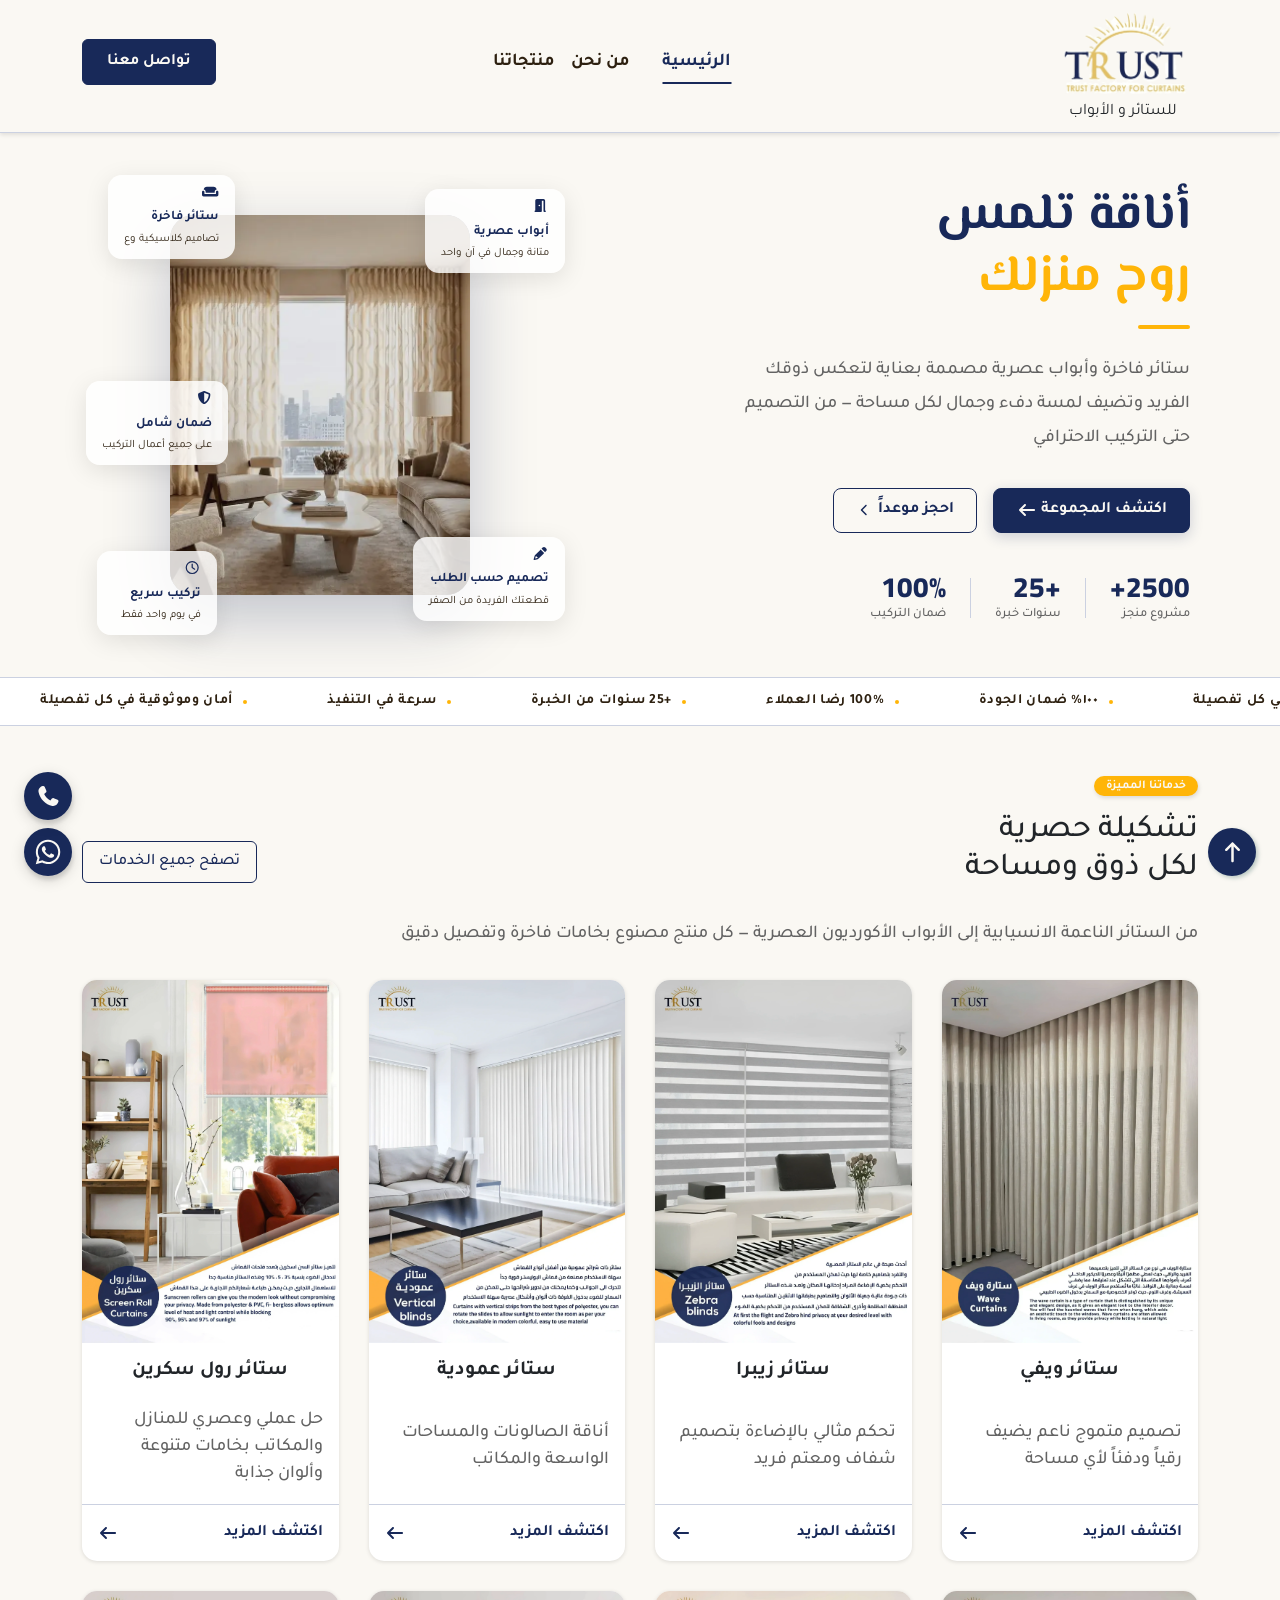
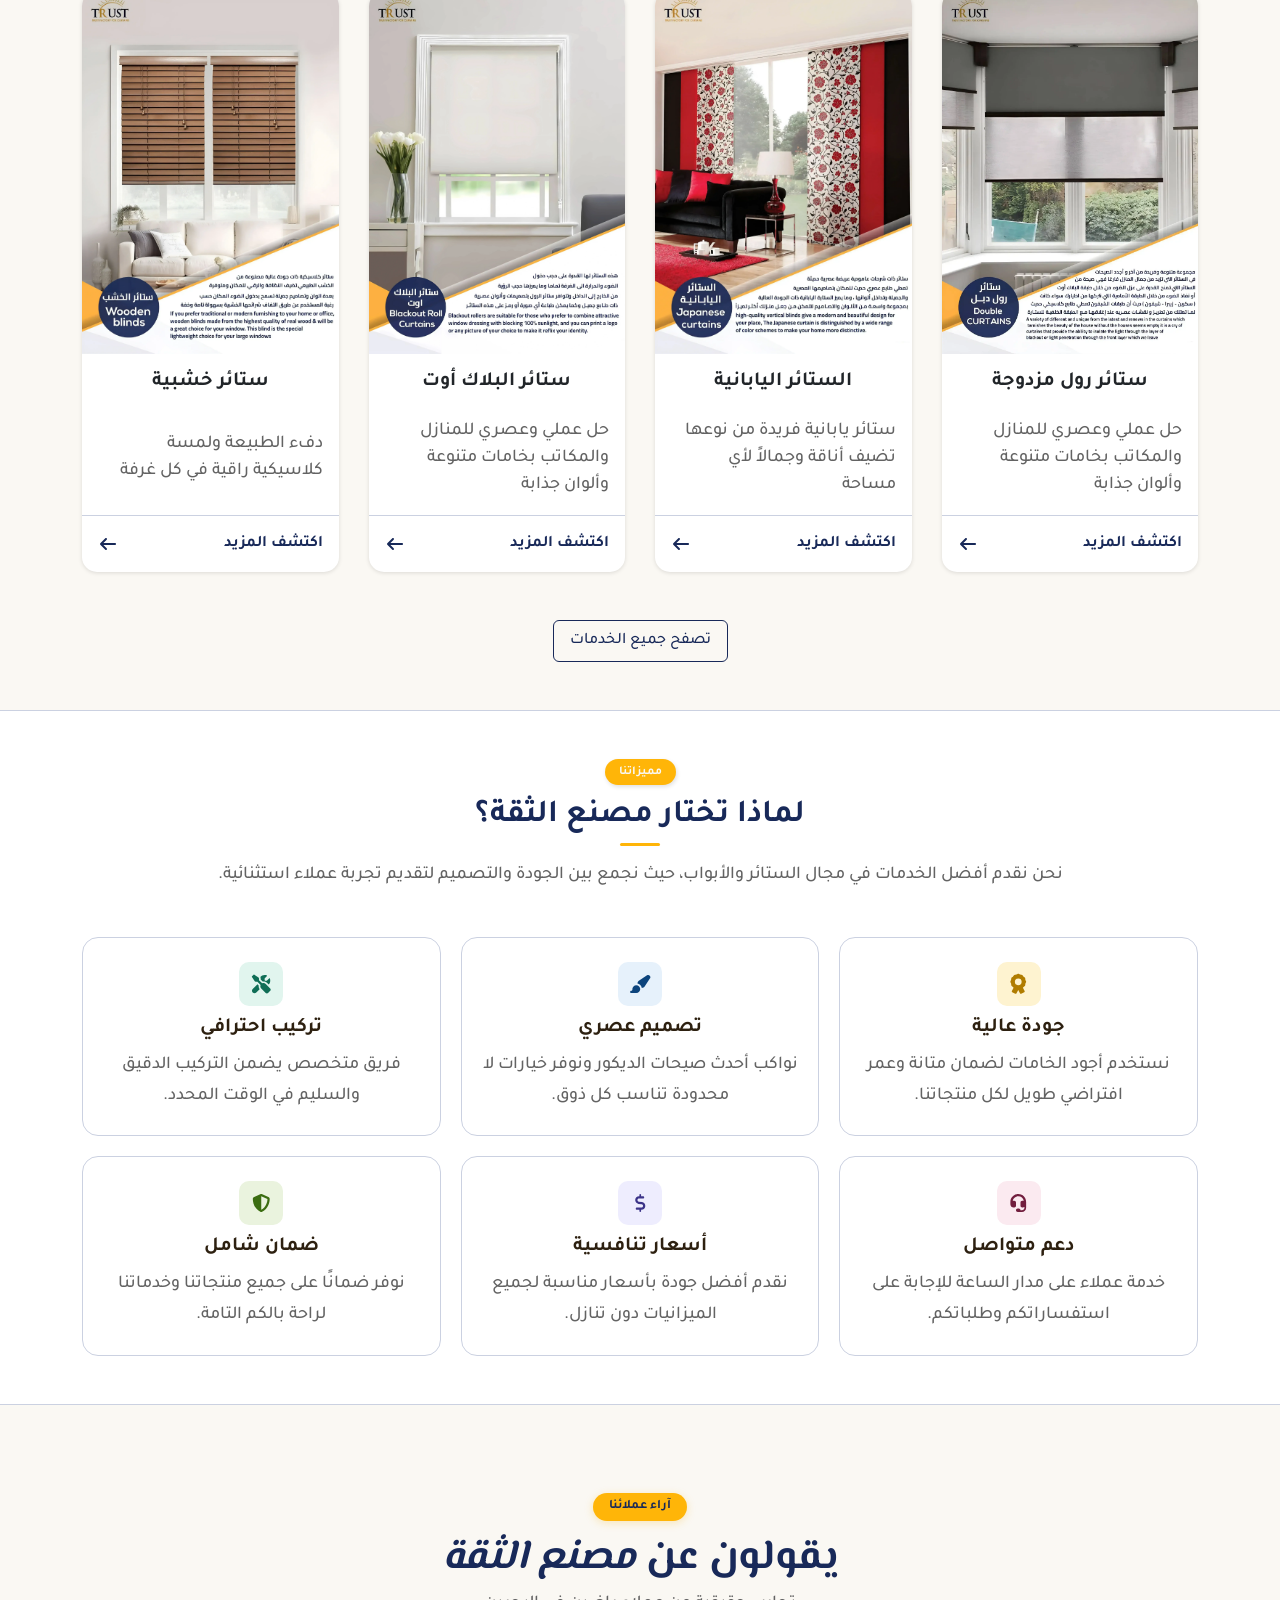
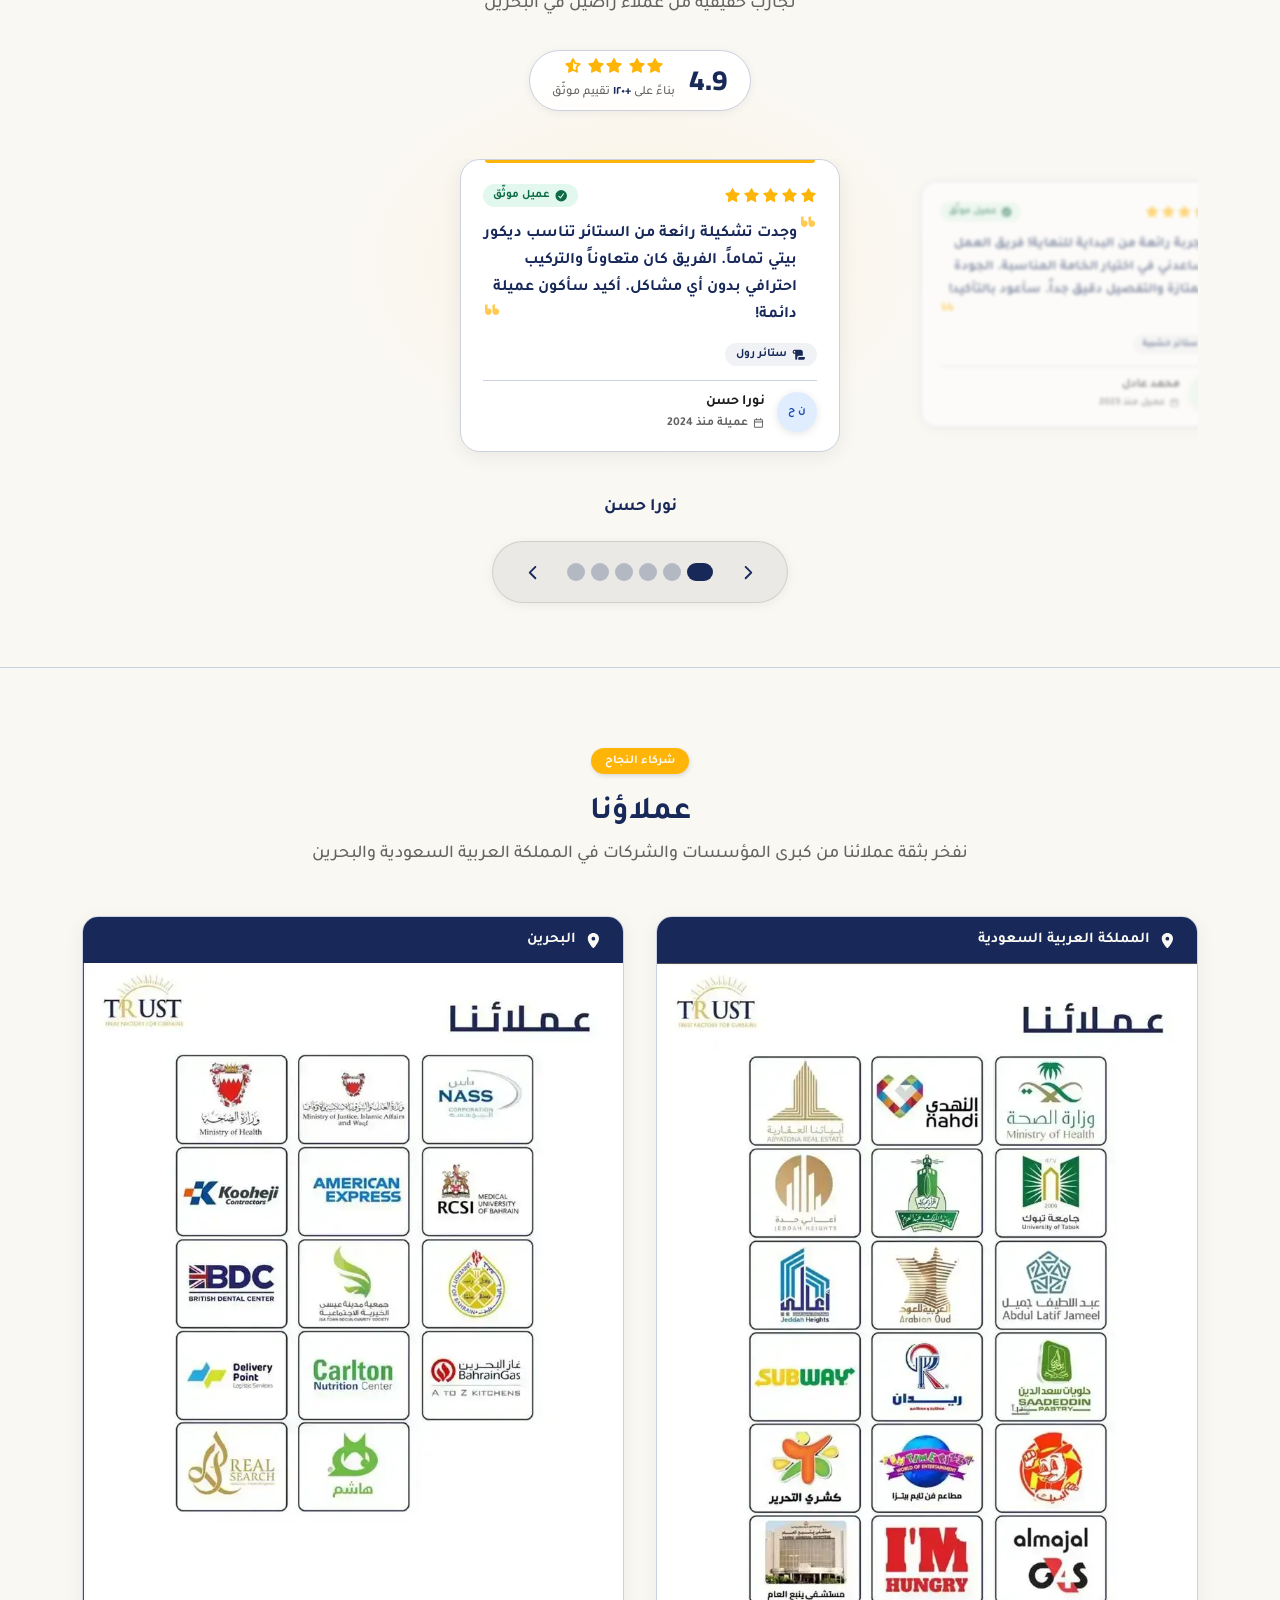
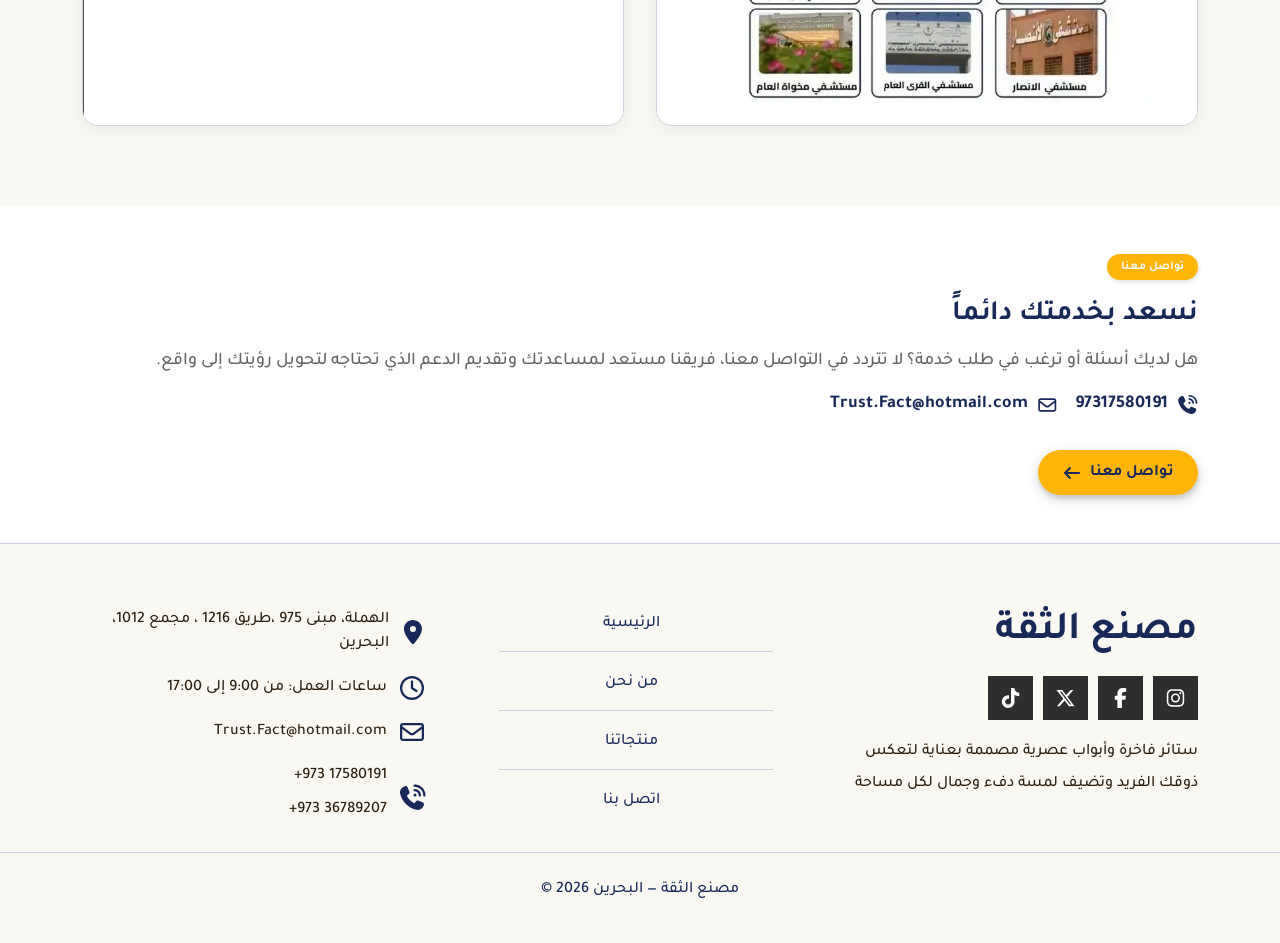
==== index.html @ 1218e098 "Add og:site_name" ====
<!doctype html>
<html lang="ar" dir="rtl">

<head>
  <meta charset="UTF-8" />
  <meta name="viewport" content="width=device-width, initial-scale=1.0" />
  <title>مصنع الثقة - للستائر والأبواب</title>
  <meta name="description"
    content="ستائر فاخرة وأبواب عصرية مصممة بعناية — من التصميم حتى التركيب الاحترافي. أكثر من 25 سنة خبرة في البحرين والسعودية." />

  <meta property="og:site_name" content="مصنع الثقة" />
  <meta property="og:type" content="website" />
  <meta property="og:url" content="https://trust-co.net" />
  <meta property="og:title" content="مصنع الثقة - للستائر والأبواب" />
  <meta property="og:description"
    content="ستائر فاخرة وأبواب عصرية مصممة بعناية — من التصميم حتى التركيب الاحترافي. أكثر من 25 سنة خبرة في البحرين والسعودية." />
  <meta property="og:image" content="./images/hero.webp" />
  <meta property="og:locale" content="ar_BH" />

  <link rel="icon" href="./images/logo.png" type="image/png" />
  <link rel="canonical" href="https://trust-co.net/index.html" />
  <link rel="stylesheet" href="./CSS/bootstrap.min.css" />
  <link rel="stylesheet" href="./CSS/all.min.css" />
  <link rel="stylesheet" href="./CSS/style.css" />

  <link rel="preconnect" href="https://fonts.googleapis.com" />
  <link rel="preconnect" href="https://fonts.gstatic.com" crossorigin />
  <link
    href="https://fonts.googleapis.com/css2?family=Cairo:wght@200..1000&family=El+Messiri:wght@400..700&family=Tajawal:wght@200;300;400;500;700;800;900&display=swap"
    rel="stylesheet" />

  <script type="application/ld+json">
  {
    "@context": "https://schema.org",
    "@graph": [
      {
        "@type": "WebSite",
        "@id": "https://trust-co.net/#website",
        "url": "https://trust-co.net/",
        "name": "مصنع الثقة للستائر والأبواب",
        "description": "ستائر فاخرة وأبواب عصرية مصممة بعناية — من التصميم حتى التركيب الاحترافي.",
        "inLanguage": "ar"
      },
      {
        "@type": ["LocalBusiness", "ManufacturingBusiness"],
        "@id": "https://trust-co.net/#organization",
        "name": "مصنع الثقة للستائر والأبواب",
        "alternateName": [
          "Trustco Curtain & Door Factory",
          "مصنع الثقة",
          "Trustco"
        ],
        "description": "مصنع ومزود رائد للستائر الفاخرة والأبواب العصرية، يخدم العملاء في البحرين والمملكة العربية السعودية منذ عام 1990م.",
        "url": "https://trust-co.net/",
        "logo": {
          "@type": "ImageObject",
          "@id": "https://trust-co.net/#logo",
          "url": "https://trust-co.net/images/logo.png",
          "caption": "مصنع الثقة للستائر والأبواب"
        },
        "image": "https://trust-co.net/images/hero.webp",
        "telephone": "+973 1758 0191",
        "email": "Trust.Fact@hotmail.com",
        "priceRange": "$$",
        "address": {
          "@type": "PostalAddress",
          "streetAddress": "Building 975, Road 1216, Block 1012",
          "addressLocality": "Hamala",
          "addressRegion": "Northern Governorate",
          "addressCountry": "BH"
        },
        "openingHoursSpecification": {
          "@type": "OpeningHoursSpecification",
          "dayOfWeek": [
            "Saturday",
            "Sunday",
            "Monday",
            "Tuesday",
            "Wednesday",
            "Thursday"
          ],
          "opens": "09:00",
          "closes": "17:00"
        },
        "sameAs": [
          "https://www.instagram.com/trust_factory?igsh=MW9wdTk3YXZhNHdtbA=="
        ],
        "contactPoint": [
          {
            "@type": "ContactPoint",
            "telephone": "+973 1758 0191",
            "contactType": "customer service",
            "availableLanguage": ["Arabic", "English"]
          },
          {
            "@type": "ContactPoint",
            "telephone": "+973 3678 9207",
            "contactType": "sales",
            "availableLanguage": ["Arabic", "English"]
          }
        ]
      }
    ]
  }
  </script>
</head>

<body>
  <nav class="navbar navbar-expand-lg" id="mainNavbar">
    <div class="container">
      <div class="logo-box">
        <a class="navbar-brand" href="index.html">
          <img src="./images/logo.png" alt="مصنع الثقة" width="601" height="362" /></a>
        <span class="d-block text-center"> للستائر و الأبواب </span>
      </div>

      <button class="navbar-toggler" type="button" data-bs-toggle="collapse" data-bs-target="#navbarSupportedContent"
        aria-controls="navbarSupportedContent" aria-expanded="false" aria-label="Toggle navigation">
        <span class="navbar-toggler-icon"></span>
      </button>

      <div class="collapse navbar-collapse" id="navbarSupportedContent">
        <ul class="navbar-nav mx-auto mb-2 mb-lg-0">
          <li class="nav-item ms-3">
            <a class="nav-link active" aria-current="page" href="index.html">
              الرئيسية
            </a>
          </li>

          <li class="nav-item">
            <a class="nav-link" href="about.html">من نحن</a>
          </li>

          <li class="nav-item">
            <a class="nav-link" href="services.html"> منتجاتنا </a>
          </li>
        </ul>

        <a href="contact.html" class="btn btn-primary mx-auto mx-lg-0">
          تواصل معنا
        </a>
      </div>
    </div>
  </nav>

  <section class="hero hero-split">
    <div class="hero-text-panel m-auto">
      <h1 class="hero-heading">أناقة تلمس<em>روح منزلك</em></h1>
      <p class="hero-desc">
        ستائر فاخرة وأبواب عصرية مصممة بعناية لتعكس ذوقك الفريد وتضيف لمسة دفء
        وجمال لكل مساحة — من التصميم حتى التركيب الاحترافي
      </p>

      <div class="hero-actions">
        <a href="services.html" class="btn hero-btn">
          اكتشف المجموعة <i class="fa-solid fa-arrow-left"></i>
        </a>
        <a href="contact.html" class="hero-link">
          احجز موعداً <i class="fa-solid fa-chevron-left fa-xs"></i>
        </a>
      </div>

      <div class="hero-stats">
        <div class="hero-stat">
          <span class="hero-stat-num">2500+</span>
          <span class="hero-stat-label">مشروع منجز</span>
        </div>
        <div class="hero-stat-divider"></div>
        <div class="hero-stat">
          <span class="hero-stat-num">+25</span>
          <span class="hero-stat-label">سنوات خبرة</span>
        </div>
        <div class="hero-stat-divider"></div>
        <div class="hero-stat">
          <span class="hero-stat-num">100%</span>
          <span class="hero-stat-label">ضمان التركيب</span>
        </div>
      </div>
    </div>

    <div class="hero-visual-panel m-auto">
      <div class="hero-orbit-wrap">
        <div class="hero-img-ring">
          <img src="./images/hero.webp" alt="ستائر فاخرة" class="hero-center-img" width="1376" height="768" />
        </div>

        <div class="hero-float hero-float--top-right">
          <i class="fa-solid fa-couch"></i>
          <div>
            <strong>ستائر فاخرة</strong>
            <span>تصاميم كلاسيكية وع</span>
          </div>
        </div>
        <div class="hero-float hero-float--top-left">
          <i class="fa-solid fa-door-open"></i>
          <div>
            <strong>أبواب عصرية</strong>
            <span>متانة وجمال في آن واحد</span>
          </div>
        </div>
        <div class="hero-float hero-float--bottom-right">
          <i class="fa-regular fa-clock"></i>
          <div>
            <strong>تركيب سريع</strong>
            <span>في يوم واحد فقط</span>
          </div>
        </div>
        <div class="hero-float hero-float--bottom-left">
          <i class="fa-solid fa-pencil"></i>
          <div>
            <strong>تصميم حسب الطلب</strong>
            <span>قطعتك الفريدة من الصفر</span>
          </div>
        </div>
        <div class="hero-float hero-float--mid-left">
          <i class="fa-solid fa-shield-halved"></i>
          <div>
            <strong>ضمان شامل</strong>
            <span>على جميع أعمال التركيب</span>
          </div>
        </div>

        <div class="hero-deco-ring"></div>
      </div>
    </div>
  </section>

  <div class="trust-ticker">
    <div class="ticker-wrap" aria-hidden="true">
      <div class="ticker-track">

        <span class="ticker-item"><span class="ticker-dot"></span>أمان وموثوقية في كل تفصيلة</span>
        <span class="ticker-item"><span class="ticker-dot"></span>سرعة في التنفيذ</span>
        <span class="ticker-item"><span class="ticker-dot"></span>+25 سنوات من الخبرة</span>
        <span class="ticker-item"><span class="ticker-dot"></span>100% رضا العملاء</span>
        <span class="ticker-item"><span class="ticker-dot"></span>١٠٠٪ ضمان الجودة</span>

        <span class="ticker-item" aria-hidden="true"><span class="ticker-dot"></span>أمان وموثوقية في كل تفصيلة</span>
        <span class="ticker-item" aria-hidden="true"><span class="ticker-dot"></span>سرعة في التنفيذ</span>
        <span class="ticker-item" aria-hidden="true"><span class="ticker-dot"></span>+25 سنوات من الخبرة</span>
        <span class="ticker-item" aria-hidden="true"><span class="ticker-dot"></span>100% رضا العملاء</span>
        <span class="ticker-item" aria-hidden="true"><span class="ticker-dot"></span>١٠٠٪ ضمان الجودة</span>
      </div>
    </div>
  </div>

  <main>
    <div class="services py-5">
      <div class="container">
        <span class="badge mb-3"> خدماتنا المميزة </span>
        <div class="line">
          <h2>تشكيلة حصرية لكل ذوق ومساحة</h2>
          <a href="services.html" class="btn btn-outline-primary">تصفح جميع الخدمات</a>
        </div>

        <p class="subtitle">
          من الستائر الناعمة الانسيابية إلى الأبواب الأكورديون العصرية — كل
          منتج مصنوع بخامات فاخرة وتفصيل دقيق
        </p>

        <div class="grid">
          <div class="card">
            <div class="image-container">
              <img src="./images/wave-curtains.webp" alt="Wave Curtains" width="2826" height="4000" loading="lazy" />
            </div>

            <div class="card-body">
              <h3>ستائر ويفي</h3>
              <p>تصميم متموج ناعم يضيف رقياً ودفئاً لأي مساحة</p>

              <a href="/services.html" class="more-content">
                <span class="more-link"> اكتشف المزيد </span>
                <i class="fa-solid fa-arrow-left more-icon"></i>
              </a>
            </div>
          </div>

          <div class="card">
            <div class="image-container">
              <img src="./images/zebra-blinds.webp" alt="Zebra Blinds" width="2826" height="4000" loading="lazy" />
            </div>

            <div class="card-body">
              <h3>ستائر زيبرا</h3>

              <p>تحكم مثالي بالإضاءة بتصميم شفاف ومعتم فريد</p>

              <a href="services.html" class="more-content">
                <span class="more-link"> اكتشف المزيد </span>
                <i class="fa-solid fa-arrow-left more-icon"></i>
              </a>
            </div>
          </div>

          <div class="card">
            <div class="image-container">
              <img src="./images/vertical-blinds.webp" alt="Vertical Blinds" width="2826" height="4000"
                loading="lazy" />
            </div>
            <div class="card-body">
              <h3>ستائر عمودية</h3>
              <p>أناقة الصالونات والمساحات الواسعة والمكاتب</p>
              <a href="services.html" class="more-content">
                <span class="more-link"> اكتشف المزيد </span>
                <i class="fa-solid fa-arrow-left more-icon"></i>
              </a>
            </div>
          </div>

          <div class="card">
            <div class="image-container">
              <img src="./images/screen-roll-curtains.webp" alt="Screen Roll Curtains" width="5652" height="8000"
                loading="lazy" />
            </div>
            <div class="card-body">
              <h3>ستائر رول سكرين</h3>
              <p>حل عملي وعصري للمنازل والمكاتب بخامات متنوعة وألوان جذابة</p>
              <a href="services.html" class="more-content">
                <span class="more-link"> اكتشف المزيد </span>
                <i class="fa-solid fa-arrow-left more-icon"></i>
              </a>
            </div>
          </div>

          <div class="card">
            <div class="image-container">
              <img src="./images/Double-curtains.webp" alt="Double Curtains" width="1682" height="2380"
                loading="lazy" />
            </div>
            <div class="card-body">
              <h3>ستائر رول مزدوجة</h3>
              <p>حل عملي وعصري للمنازل والمكاتب بخامات متنوعة وألوان جذابة</p>
              <a href="services.html" class="more-content">
                <span class="more-link"> اكتشف المزيد </span>
                <i class="fa-solid fa-arrow-left more-icon"></i>
              </a>
            </div>
          </div>

          <div class="card">
            <div class="image-container">
              <img src="./images/japanese-curtains.webp" alt="Japanese Curtains" width="2826" height="4000"
                loading="lazy" />
            </div>
            <div class="card-body">
              <h3>الستائر اليابانية</h3>
              <p>ستائر يابانية فريدة من نوعها تضيف أناقة وجمالاً لأي مساحة</p>
              <a href="services.html" class="more-content">
                <span class="more-link"> اكتشف المزيد </span>
                <i class="fa-solid fa-arrow-left more-icon"></i>
              </a>
            </div>
          </div>

          <div class="card">
            <div class="image-container">
              <img src="./images/blackout-roll-curtains.webp" alt="Blackout Roll Curtains" width="5652" height="8000"
                loading="lazy" />
            </div>
            <div class="card-body">
              <h3>ستائر البلاك أوت</h3>
              <p>حل عملي وعصري للمنازل والمكاتب بخامات متنوعة وألوان جذابة</p>
              <a href="services.html" class="more-content">
                <span class="more-link"> اكتشف المزيد </span>
                <i class="fa-solid fa-arrow-left more-icon"></i>
              </a>
            </div>
          </div>

          <div class="card">
            <div class="image-container">
              <img src="./images/wooden-blinds.webp" alt="Wooden Blinds" width="2826" height="4000" loading="lazy" />
            </div>
            <div class="card-body">
              <h3>ستائر خشبية</h3>
              <p>دفء الطبيعة ولمسة كلاسيكية راقية في كل غرفة</p>

              <a href="services.html" class="more-content">
                <span class="more-link"> اكتشف المزيد </span>
                <i class="fa-solid fa-arrow-left more-icon"></i>
              </a>
            </div>
          </div>
        </div>

        <a href="services.html" class="btn btn-outline-primary mx-auto mt-5 d-flex">
          تصفح جميع الخدمات
        </a>
      </div>
    </div>

    <div class="why-choose-us py-5">
      <div class="container">
        <div class="text-center mb-5">
          <span class="wcu-badge">مميزاتنا</span>
          <h2>لماذا تختار مصنع الثقة؟</h2>
          <div class="wcu-divider mx-auto my-2"></div>
          <p class="subtitle">
            نحن نقدم أفضل الخدمات في مجال الستائر والأبواب، حيث نجمع بين
            الجودة والتصميم لتقديم تجربة عملاء استثنائية.
          </p>
        </div>
        <div class="wcu-grid">
          <div class="wcu-card">
            <div class="wcu-icon wcu-icon--gold">
              <i class="fa-solid fa-award"></i>
            </div>
            <h3>جودة عالية</h3>
            <p>
              نستخدم أجود الخامات لضمان متانة وعمر افتراضي طويل لكل منتجاتنا.
            </p>
          </div>
          <div class="wcu-card">
            <div class="wcu-icon wcu-icon--blue">
              <i class="fa-solid fa-paintbrush"></i>
            </div>
            <h3>تصميم عصري</h3>
            <p>
              نواكب أحدث صيحات الديكور ونوفر خيارات لا محدودة تناسب كل ذوق.
            </p>
          </div>
          <div class="wcu-card">
            <div class="wcu-icon wcu-icon--green">
              <i class="fa-solid fa-screwdriver-wrench"></i>
            </div>
            <h3>تركيب احترافي</h3>
            <p>فريق متخصص يضمن التركيب الدقيق والسليم في الوقت المحدد.</p>
          </div>
          <div class="wcu-card">
            <div class="wcu-icon wcu-icon--rose">
              <i class="fa-solid fa-headset"></i>
            </div>
            <h3>دعم متواصل</h3>
            <p>
              خدمة عملاء على مدار الساعة للإجابة على استفساراتكم وطلباتكم.
            </p>
          </div>
          <div class="wcu-card">
            <div class="wcu-icon wcu-icon--purple">
              <i class="fa-solid fa-dollar-sign"></i>
            </div>
            <h3>أسعار تنافسية</h3>
            <p>نقدم أفضل جودة بأسعار مناسبة لجميع الميزانيات دون تنازل.</p>
          </div>
          <div class="wcu-card">
            <div class="wcu-icon wcu-icon--lime">
              <i class="fa-solid fa-shield-halved"></i>
            </div>
            <h3>ضمان شامل</h3>
            <p>نوفر ضمانًا على جميع منتجاتنا وخدماتنا لراحة بالكم التامة.</p>
          </div>
        </div>
      </div>
    </div>

    <section class="customer-reviews" id="reviews">
      <div class="container">

        <div class="cr-header text-center">
          <span class="cr-eyebrow">آراء عملائنا</span>
          <h2 class="cr-title">يقولون عن <em>مصنع الثقة</em></h2>
          <p class="cr-sub">تجارب حقيقية من عملاء راضين في البحرين</p>


          <div class="cr-summary">
            <div class="cr-summary-score">4.9</div>
            <div class="cr-summary-right">
              <div class="cr-summary-stars">
                <i class="fa-solid fa-star"></i><i class="fa-solid fa-star"></i>
                <i class="fa-solid fa-star"></i><i class="fa-solid fa-star"></i>
                <i class="fa-solid fa-star-half-stroke"></i>
              </div>
              <div class="cr-summary-meta">
                بناءً على <strong>+١٢٠</strong> تقييم موثّق
              </div>
            </div>
          </div>
        </div>

        <!-- Carousel stage -->
        <div class="cr-stage-wrap">
          <div class="cr-stage" id="cr-stage">
            <div class="cr-track" id="cr-track">
              <!-- CARD 1 -->
              <div class="cr-slot">
                <article class="cr-card" data-index="0">
                  <div class="cr-card-top">
                    <div class="cr-stars" data-rating="5">
                      <i class="fa-solid fa-star"></i><i class="fa-solid fa-star"></i>
                      <i class="fa-solid fa-star"></i><i class="fa-solid fa-star"></i>
                      <i class="fa-solid fa-star"></i>
                    </div>
                    <span class="cr-verified"><i class="fa-solid fa-circle-check"></i> عميل
                      موثّق</span>
                  </div>
                  <blockquote class="cr-quote">
                    وجدت تشكيلة رائعة من الستائر تناسب ديكور بيتي تماماً.
                    الفريق كان متعاوناً والتركيب احترافي بدون أي مشاكل. أكيد
                    سأكون عميلة دائمة!
                  </blockquote>
                  <div class="cr-service-tag">
                    <i class="fa-solid fa-scroll"></i> ستائر رول
                  </div>
                  <div class="cr-author">
                    <div class="cr-avatar cr-avatar--blue">
                      ن ح
                    </div>
                    <div class="cr-author-info">
                      <strong class="cr-name">نورا حسن</strong>
                      <span class="cr-since"><i class="fa-regular fa-calendar"></i> عميلة منذ
                        2024</span>
                    </div>
                  </div>
                </article>
              </div>

              <!-- CARD 2 -->
              <div class="cr-slot">
                <article class="cr-card" data-index="1">
                  <div class="cr-card-top">
                    <div class="cr-stars" data-rating="5">
                      <i class="fa-solid fa-star"></i><i class="fa-solid fa-star"></i>
                      <i class="fa-solid fa-star"></i><i class="fa-solid fa-star"></i>
                      <i class="fa-solid fa-star"></i>
                    </div>
                    <span class="cr-verified"><i class="fa-solid fa-circle-check"></i> عميل
                      موثّق</span>
                  </div>
                  <blockquote class="cr-quote">
                    تجربة رائعة من البداية للنهاية! فريق العمل ساعدني في
                    اختيار الخامة المناسبة. الجودة ممتازة والتفصيل دقيق جداً.
                    سأعود بالتأكيد!
                  </blockquote>
                  <div class="cr-service-tag">
                    <i class="fa-solid fa-tree"></i> ستائر خشبية
                  </div>
                  <div class="cr-author">
                    <div class="cr-avatar cr-avatar--green">
                      م ع
                    </div>
                    <div class="cr-author-info">
                      <strong class="cr-name">محمد عادل</strong>
                      <span class="cr-since"><i class="fa-regular fa-calendar"></i> عميل منذ
                        2023</span>
                    </div>
                  </div>
                </article>
              </div>

              <!-- CARD 3 -->
              <div class="cr-slot">
                <article class="cr-card" data-index="2">
                  <div class="cr-card-top">
                    <div class="cr-stars" data-rating="5">
                      <i class="fa-solid fa-star"></i><i class="fa-solid fa-star"></i>
                      <i class="fa-solid fa-star"></i><i class="fa-solid fa-star"></i>
                      <i class="fa-solid fa-star"></i>
                    </div>
                    <span class="cr-verified"><i class="fa-solid fa-circle-check"></i> عميل
                      موثّق</span>
                  </div>
                  <blockquote class="cr-quote">
                    الفريق كان صبوراً وشرح الفروق بين الأنواع المختلفة. جودة
                    القماش ممتازة وآلية الفتح سلسة جداً. فرق واضح عن أي مكان
                    آخر!
                  </blockquote>
                  <div class="cr-service-tag">
                    <i class="fa-solid fa-grip-lines"></i> ستائر زيبرا
                  </div>
                  <div class="cr-author">
                    <div class="cr-avatar cr-avatar--orange">
                      ن أ
                    </div>
                    <div class="cr-author-info">
                      <strong class="cr-name">نانسي أمجد</strong>
                      <span class="cr-since"><i class="fa-regular fa-calendar"></i> عميلة منذ
                        2023</span>
                    </div>
                  </div>
                </article>
              </div>

              <!-- CARD 4 -->
              <div class="cr-slot">
                <article class="cr-card" data-index="3">
                  <div class="cr-card-top">
                    <div class="cr-stars" data-rating="5">
                      <i class="fa-solid fa-star"></i><i class="fa-solid fa-star"></i>
                      <i class="fa-solid fa-star"></i><i class="fa-solid fa-star"></i>
                      <i class="fa-solid fa-star"></i>
                    </div>
                    <span class="cr-verified"><i class="fa-solid fa-circle-check"></i> عميل
                      موثّق</span>
                  </div>
                  <blockquote class="cr-quote">
                    خدمة ما بعد البيع ممتازة! عندما احتجت تعديلاً بعد
                    التركيب， جاؤوا في نفس اليوم وأصلحوا كل شيء بدون أي تكلفة
                    إضافية. شكراً مصنع الثقة!
                  </blockquote>
                  <div class="cr-service-tag">
                    <i class="fa-solid fa-door-open"></i> أبواب أكورديون
                  </div>
                  <div class="cr-author">
                    <div class="cr-avatar cr-avatar--purple">
                      س م
                    </div>
                    <div class="cr-author-info">
                      <strong class="cr-name">سارة المطيري</strong>
                      <span class="cr-since"><i class="fa-regular fa-calendar"></i> عميلة منذ
                        2024</span>
                    </div>
                  </div>
                </article>
              </div>

              <!-- CARD 5 -->
              <div class="cr-slot">
                <article class="cr-card" data-index="4">
                  <div class="cr-card-top">
                    <div class="cr-stars" data-rating="5">
                      <i class="fa-solid fa-star"></i><i class="fa-solid fa-star"></i>
                      <i class="fa-solid fa-star"></i><i class="fa-solid fa-star"></i>
                      <i class="fa-solid fa-star"></i>
                    </div>
                    <span class="cr-verified"><i class="fa-solid fa-circle-check"></i> عميل
                      موثّق</span>
                  </div>
                  <blockquote class="cr-quote">
                    من أول اتصال، كان الفريق محترفاً ومتجاوباً. ساعدوني في
                    اختيار الستائر المثالية لمكتبي وكانت النتيجة مذهلة! جودة
                    عالية وخدمة لا تُنسى.
                  </blockquote>
                  <div class="cr-service-tag">
                    <i class="fa-solid fa-layer-group"></i> ستائر معدنية
                  </div>
                  <div class="cr-author">
                    <div class="cr-avatar cr-avatar--amber">
                      خ ر
                    </div>
                    <div class="cr-author-info">
                      <strong class="cr-name">خالد الراشد</strong>
                      <span class="cr-since"><i class="fa-regular fa-calendar"></i> عميل منذ
                        2022</span>
                    </div>
                  </div>
                </article>
              </div>

              <!-- CARD 6 -->
              <div class="cr-slot">
                <article class="cr-card" data-index="5">
                  <div class="cr-card-top">
                    <div class="cr-stars" data-rating="5">
                      <i class="fa-solid fa-star"></i><i class="fa-solid fa-star"></i>
                      <i class="fa-solid fa-star"></i><i class="fa-solid fa-star"></i>
                      <i class="fa-solid fa-star"></i>
                    </div>
                    <span class="cr-verified"><i class="fa-solid fa-circle-check"></i> عميل
                      موثّق</span>
                  </div>
                  <blockquote class="cr-quote">
                    جودة لا مثيل لها وخدمة عملاء استثنائية! ساعدوني في اختيار
                    الستائر المثالية لمنزلي وكانت النتيجة رائعة جداً. أوصي
                    بشدة لكل من يبحث عن الأفضل!
                  </blockquote>
                  <div class="cr-service-tag">
                    <i class="fa-solid fa-water"></i> ستائر ويفي
                  </div>
                  <div class="cr-author">
                    <div class="cr-avatar cr-avatar--teal">
                      م ع
                    </div>
                    <div class="cr-author-info">
                      <strong class="cr-name">منى العتيبي</strong>
                      <span class="cr-since"><i class="fa-regular fa-calendar"></i> عميلة منذ
                        2023</span>
                    </div>
                  </div>
                </article>
              </div>
            </div>
          </div>
          <div class="cr-active-name" id="cr-active-name"></div>

          <div class="cr-controls">
            <button class="cr-btn-nav" id="cr-prev" aria-label="السابق">
              <i class="fa-solid fa-chevron-right" aria-hidden="true"></i>
            </button>
            <div class="cr-dots" id="cr-dots"></div>
            <button class="cr-btn-nav" id="cr-next" aria-label="التالي">
              <i class="fa-solid fa-chevron-left" aria-hidden="true"></i>
            </button>
          </div>
        </div>
      </div>
    </section>

    <section class="clients-section" id="clients">
      <div class="container">
        <div class="clients-header">
          <span class="wcu-badge">شركاء النجاح</span>
          <h2 class="clients-title">عملاؤنا</h2>
          <p class="subtitle">
            نفخر بثقة عملائنا من كبرى المؤسسات والشركات في المملكة العربية
            السعودية والبحرين
          </p>
        </div>

        <div class="clients-grid">
          <div class="clients-card">
            <div class="clients-card-label">
              <i class="fa-solid fa-location-dot"></i>
              المملكة العربية السعودية
            </div>
            <img src="./images/Clients.webp" alt="عملاؤنا في المملكة العربية السعودية" class="clients-img" width="771"
              height="1088" loading="lazy" />
          </div>

          <div class="clients-card">
            <div class="clients-card-label">
              <i class="fa-solid fa-location-dot"></i>
              البحرين
            </div>
            <img src="./images/Clients-2.webp" alt="عملاؤنا في البحرين" class="clients-img" width="771" height="1088"
              loading="lazy" />
          </div>
        </div>
      </div>
    </section>

    <div class="contact-us py-5">
      <div class="container">
        <div class="contact-cta">
          <div>
            <span class="wcu-badge">تواصل معنا</span>
            <h2 class="contact-title">نسعد بخدمتك دائماً</h2>
            <p class="subtitle">
              هل لديك أسئلة أو ترغب في طلب خدمة؟ لا تتردد في التواصل معنا،
              فريقنا مستعد لمساعدتك وتقديم الدعم الذي تحتاجه لتحويل رؤيتك إلى
              واقع.
            </p>
            <div class="contact-cta-details">
              <a href="tel:+97317580191" class="contact-cta-detail">
                <i class="fa-solid fa-phone-volume"></i>
                97317580191
              </a>
              <a href="mailto:Trust.Fact@hotmail.com" class="contact-cta-detail">
                <i class="fa-regular fa-envelope"></i>

                Trust.Fact@hotmail.com
              </a>
            </div>
          </div>
          <a href="contact.html" class="contact-cta-btn">
            تواصل معنا
            <i class="fa-solid fa-arrow-left"></i>
          </a>
        </div>
      </div>
    </div>
  </main>

  <footer id="footer">
    <div class="container">
      <div class="box">
        <h3>مصنع الثقة</h3>

        <ul class="social">
          <li class="instagram">
            <a href="https://www.instagram.com/trust_factory?igsh=MW9wdTk3YXZhNHdtbA==" class="instagram"
              aria-label="Instagram" target="_blank" rel="noopener noreferrer">
              <i class="fab fa-instagram" aria-hidden="true"></i>
            </a>
          </li>
          <li class="facebook">
            <a href="#" class="facebook" aria-label="Facebook" target="_blank" rel="noopener noreferrer">
              <i class="fab fa-facebook-f" aria-hidden="true"></i>
            </a>
          </li>
          <li class="twitter">
            <a href="#" class="twitter" aria-label="X (Twitter)" target="_blank" rel="noopener noreferrer">
              <i class="fab fa-x-twitter" aria-hidden="true"></i>
            </a>
          </li>
          <li class="tiktok">
            <a href="#" class="tiktok" aria-label="tiktok" target="_blank" rel="noopener noreferrer">
              <i class="fab fa-tiktok" aria-hidden="true"></i>
            </a>
          </li>
        </ul>
        <p class="text">
          ستائر فاخرة وأبواب عصرية مصممة بعناية لتعكس ذوقك الفريد وتضيف لمسة
          دفء وجمال لكل مساحة
        </p>
      </div>

      <div class="box">
        <ul class="links">
          <li><a href="index.html">الرئيسية</a></li>
          <li><a href="about.html">من نحن</a></li>
          <li><a href="services.html">منتجاتنا</a></li>
          <li><a href="contact.html">اتصل بنا</a></li>
        </ul>
      </div>

      <div class="box">
        <div class="line">
          <i class="fas fa-map-marker-alt fa-fw"></i>
          <div class="info">
            الهملة، مبنى 975 ،طريق 1216 ، مجمع 1012، البحرين
          </div>
        </div>

        <div class="line">
          <i class="far fa-clock fa-fw"></i>
          <div class="info">ساعات العمل: من 9:00 إلى 17:00</div>
        </div>
        <div class="line">
          <i class="far fa-envelope fa-fw"></i>
          <div class="info">Trust.Fact@hotmail.com</div>
        </div>

        <div class="line">
          <i class="fas fa-phone-volume fa-fw"></i>
          <div class="info">
            <span dir="ltr">+973 17580191</span>
            <span dir="ltr">+973 36789207</span>
          </div>
        </div>
      </div>
    </div>
    <p class="copyright">مصنع الثقة — البحرين 2026 &copy;</p>
  </footer>

  <div>
    <a id="whatsapp-btn" target="_blank" rel="noopener noreferrer" class="btn btn-sm whatsapp contact"
      aria-label="تواصل عبر واتساب">
      <i class="fa-brands fa-whatsapp"></i>
    </a>
    <a href="tel:+97317580191" class="btn btn-sm phone contact" aria-label="اتصل بنا">
      <i class="fa-solid fa-phone"></i>
    </a>
  </div>

  <div class="arrow-up">
    <a href="#mainNavbar" aria-label="Back to top">
      <i class="fa-solid fa-arrow-up" aria-hidden="true"></i>
    </a>
  </div>

  <div id="lightbox" class="lightbox" role="dialog" aria-modal="true" aria-label="عرض الصورة">
    <button class="lightbox-close" id="lightbox-close" aria-label="إغلاق">
      <i class="fa-solid fa-xmark"></i>
    </button>
    <a class="lightbox-download" id="lightbox-download" download aria-label="تحميل الصورة">
      <i class="fa-solid fa-download"></i>
      <span>تحميل</span>
    </a>
    <img id="lightbox-img" src="" alt="" />
  </div>

  <script src="./JS/bootstrap.bundle.min.js"></script>
  <script src="./JS/all.min.js"></script>
  <script src="./JS/main.js"></script>
  <script src="./JS/reviews.js"></script>
</body>

</html>
---- CSS/style.css ----
@font-face {
  font-family: "Font Awesome 7 Brands";
  font-display: swap;
  src: url(../webfonts/fa-brands-400.woff2);
}

@font-face {
  font-family: "Font Awesome 7 Free";
  font-style: normal;
  font-weight: 400;
  font-display: swap;
  src: url(../webfonts/fa-regular-400.woff2);
}

@font-face {
  font-family: "Font Awesome 7 Free";
  font-style: normal;
  font-weight: 900;
  font-display: swap;
  src: url(../webfonts/fa-solid-900.woff2);
}

@font-face {
  font-family: "Font Awesome 5 Brands";
  font-weight: 400;
  font-display: swap;
  src: url(../webfonts/fa-brands-400.woff2) format("woff2");
}

@font-face {
  font-family: "Font Awesome 5 Free";
  font-weight: 900;
  font-display: swap;
  src: url(../webfonts/fa-solid-900.woff2) format("woff2");
}

@font-face {
  font-family: "Font Awesome 5 Free";
  font-weight: 400;
  font-display: swap;
  src: url(../webfonts/fa-regular-400.woff2) format("woff2");
}

@font-face {
  font-family: "FontAwesome";
  font-display: swap;
  src: url(../webfonts/fa-solid-900.woff2) format("woff2");
}

:root {
  --text: #2d2010;
  --section-color: #eae0cf;
  --primary-color: #182959;
  --secondary-color: #ffb508;
  --text-light: #636363;
  --border-color: #cbd1e1;
  --bg-light: #f7f7f7;
  --main-transition: 0.3s;
  --bg: #ececec;
  --text-dark: #1a1a1a;
  --text-soft: #999;
  --radius: 20px;
  --transition: 0.75s cubic-bezier(0.34, 1.15, 0.64, 1);
  --dark-navy: #1a2744;
  --gold: #c9a84c;
  --gold-light: #e8c97a;
  --cream: #faf8f3;
  --white: #ffffff;
  --gray: #6b7280;
  --light-gray: #f5f4f0;
}

* {
  -webkit-box-sizing: border-box;
  -moz-box-sizing: border-box;
  box-sizing: border-box;
}

html {
  scroll-behavior: smooth;
  overflow-x: hidden;
}

::selection {
  background-color: var(--primary-color);
  color: var(--cream);
}

::-webkit-scrollbar {
  width: 6px;
}

::-webkit-scrollbar-track {
  background: var(--dark-navy);
}

::-webkit-scrollbar-thumb {
  background: var(--gold);
}

body {
  background-color: var(--cream);
  direction: rtl;
  text-align: right;
  font-family: "Tajawal", Arial, sans-serif;
  overflow-x: hidden;
  caret-color: var(--primary-color);
  min-height: 100vh;
}

h1 {
  font-family: "El Messiri", sans-serif;
  font-family: "Cairo", sans-serif;
}

input:focus {
  box-shadow: none !important;
}

ul {
  list-style: none;
}

a {
  text-decoration: none;
}

img {
  width: 100%;
  height: auto;
}

.spikes {
  position: relative;
}

.spikes::before {
  content: "";
  position: absolute;
  right: 0px;
  left: 0px;
  top: 0px;
  display: block;
  height: 80px;
  background-size: 32px 100%;
  background-image:
    linear-gradient(225deg, var(--primary-color) 25%, transparent 25%),
    linear-gradient(135deg, var(--primary-color) 25%, transparent 25%);
  background-position: 0px 0px;
  z-index: 1;
}

.navbar {
  --bs-navbar-padding-y: 0;
  padding-bottom: 0.5rem;
  background-color: var(--cream);
  box-shadow: 0 2px 4px rgba(0, 0, 0, 0.1);
  border-bottom: 1px solid var(--border-color);
  z-index: 1000;
}

.logo-box {
  margin-top: -1.25rem;
}

.navbar-brand img {
  display: block;
  height: 90px;
  width: auto;
}

.nav-link {
  color: var(--text);
  font-size: 1.125rem;
  font-weight: 600;
  transition: var(--main-transition);
  position: relative;
}

.nav-item a:hover {
  color: var(--primary-color) !important;
}

.nav-link::before {
  content: "";
  position: absolute;
  display: block;
  width: 0;
  height: 2px;
  bottom: 0px;
  left: 50%;
  transform: translateX(-50%);
  background-color: var(--primary-color);
  transition: var(--main-transition);
}

.nav-link:hover::before {
  width: calc(100% - 16px);
}

.nav-link.active {
  color: var(--primary-color) !important;
}

.nav-link.active::before {
  content: "";
  position: absolute;
  display: block;
  width: calc(100% - 16px);
  height: 2px;
  bottom: 0px;
  left: 50%;
  transform: translateX(-50%);
  background-color: var(--primary-color);
}

@media (max-width: 991.98px) {
  .navbar .navbar-nav {
    padding: 1rem;
  }

  .navbar .nav-link {
    margin-bottom: 0.5rem;
  }

  .nav-link.active::before {
    width: 100%;
  }
}

.navbar-nav .has-mega-menu {
  position: static;
}

.mega-menu {
  display: flex;
  align-items: flex-start;
  gap: 40px;
  position: absolute;
  background-color: var(--cream);
  width: 90%;
  top: 100%;
  left: 50%;
  z-index: 100;
  transform: translateX(-50%);
  padding: 30px;
  border-bottom: 3px solid var(--primary-color);
  box-shadow: 0 8px 24px rgba(0, 0, 0, 0.1);
}

@media (min-width: 992px) and (max-width: 1200.98px) {
  .mega-menu {
    gap: 18px;
  }
}

@media (min-width: 1200px) and (max-width: 1400.98px) {
  .mega-menu {
    gap: 20px;
  }
}

@media (max-width: 767.98px) {
  .mega-menu {
    padding: 5px;
    flex-direction: column;
    align-items: stretch;
    gap: 0;
  }
}

.mega-menu img {
  display: block;
  width: 30%;
  margin: auto;
  max-width: 100%;
  border-radius: 8px;
  object-fit: cover;
}

@media (min-width: 992px) and (max-width: 1200.98px) {
  .mega-menu img {
    display: none;
  }
}

@media (max-width: 1200.98px) {
  .mega-menu img {
    max-width: 28%;
  }
}

.mega-menu .links {
  min-width: 220px;
  flex: 1;
  padding-right: 0;
}

.mega-menu .links>li {
  padding: 12px 15px;
  position: relative;
  font-size: 16px;
}

@media (min-width: 992px) and (max-width: 1200.98px) {
  .mega-menu .links>li {
    font-size: 14px;
    padding: 10px 12px;
  }
}

@media (min-width: 1200px) and (max-width: 1400.98px) {
  .mega-menu .links>li {
    font-size: 14px;
    padding: 11px 13px;
  }
}

@media (max-width: 991.98px) {
  .mega-menu img {
    display: none;
  }

  .mega-menu .links>li {
    font-size: 14px;
  }
}

.mega-menu .links>li::before {
  content: "";
  position: absolute;
  top: 0;
  right: 0;
  width: 0;
  height: 100%;
  z-index: -1;
  background-color: var(--light-gray);
  transition: var(--main-transition);
}

.mega-menu .links>li:hover::before {
  width: 100%;
}

.mega-menu .links>li:not(:last-child) {
  border-bottom: 1px solid var(--border-color);
}

.mega-menu .links>li a {
  color: var(--primary-color);
  display: block;
  width: 100%;
  font-weight: 600;
  transition: var(--main-transition);
}

.mega-menu .links>li:hover a,
.mega-menu .links>li a:hover {
  color: var(--secondary-color) !important;
}

@media (max-width: 767.98px) {
  .mega-menu .links:not(:last-of-type)>li:last-child {
    border-bottom: 1px solid var(--border-color);
  }
}

/* Mobile mega menu styles */
@media (max-width: 991.98px) {
  .has-mega-menu .mega-menu {
    position: static !important;
    width: 100% !important;
    transform: none !important;
    margin-top: 1rem;
    padding: 1rem;
  }

  .has-mega-menu .mega-menu.show {
    display: flex !important;
  }

  .has-mega-menu .nav-link i {
    transition: transform 0.3s ease;
  }

  .has-mega-menu .nav-link[aria-expanded="true"] i {
    transform: rotate(180deg);
  }
}

/* Smooth transition for mega menu on mobile */
@media (max-width: 991.98px) {
  .has-mega-menu .mega-menu {
    transition: all 0.3s ease;
  }

  /* Optional: Add backdrop overlay when mega menu is open */
  .has-mega-menu.open::after {
    content: "";
    position: fixed;
    top: 0;
    left: 0;
    right: 0;
    bottom: 0;
    background: rgba(0, 0, 0, 0.5);
    z-index: 99;
    pointer-events: none;
  }

  .has-mega-menu.open .mega-menu {
    position: relative;
    z-index: 100;
  }
}

.btn-primary {
  background-color: var(--primary-color) !important;
  border-color: var(--primary-color) !important;
  transition: var(--main-transition);
  font-weight: 600;
  color: var(--cream) !important;
  min-height: 44px;
  min-width: 44px;
  transition: var(--main-transition);
  display: inline-flex;
  align-items: center;
  justify-content: center;
  padding: 0.625rem 1.5rem;
  text-decoration: none;
}


.btn-primary:hover {
  background-color: transparent !important;
  color: var(--primary-color) !important;
  border-color: var(--primary-color) !important;
  opacity: 0.8;
}

.contact {
  display: flex;
  align-items: center;
  justify-content: center;
  position: fixed;
  bottom: 1.5rem;
  left: 1.5rem;
  font-size: 1.25rem;
  width: 3rem;
  height: 3rem;
  background-color: var(--primary-color);
  color: var(--cream);
  transition: var(--main-transition);
  border-radius: 50%;
  box-shadow:
    0px 4px 14px 1px rgb(0 0 0 / 13%),
    1px 4px 4px 0px rgb(0 0 0 / 12%);
  z-index: 10000;
}

.contact a {
  color: inherit;
  display: flex;
  align-items: center;
  justify-content: center;
  gap: 4px;
}

.contact:hover {
  background-color: var(--secondary-color) !important;
  color: var(--cream);
  border: 1px solid var(--secondary-color);
  box-shadow:
    0px 4px 14px 1px rgb(0 0 0 / 13%),
    1px 4px 4px 0px rgb(0 0 0 / 12%);
}

.whatsapp {
  bottom: 1.5rem;
  font-size: 1.75rem;
}

.phone {
  bottom: 5rem;
}

@media (max-width: 767.98px) {
  .contact {
    left: 1rem;
  }
}

.arrow-up {
  display: flex;
  align-items: center;
  justify-content: center;
  position: fixed;
  bottom: 1.5rem;
  right: 1.5rem;
  font-size: 1.25rem;
  width: 3rem;
  height: 3rem;
  background-color: var(--primary-color);
  color: var(--cream);
  transition: var(--main-transition);
  border-radius: 50%;
  box-shadow: 2px 2px 4px 0 #49716b5c;
  z-index: 10000;
}

.arrow-up a {
  color: var(--cream);
  display: flex;
  justify-content: center;
  align-items: center;
}

.arrow-up:hover {
  background-color: var(--secondary-color) !important;
  color: var(--cream);
  border: 1px solid var(--secondary-color);
  box-shadow:
    0px 4px 14px 1px rgb(0 0 0 / 13%),
    1px 4px 4px 0px rgb(0 0 0 / 12%);
}

.hero-split {
  display: grid;
  grid-template-columns: 1fr 1fr;
  max-height: fit-content;
  background: var(--cream);
  /* light cream background */
  overflow: hidden;
  position: relative;
  padding: 2rem 0;
}

.hero-split::before {
  display: none;
}

/* remove old texture overlay */

/* ── Text Panel (RIGHT side in RTL — natural grid flow) ── */
.hero-text-panel {
  display: flex;
  flex-direction: column;
  justify-content: center;

  position: relative;
}

.hero-eyebrow {
  display: inline-flex;
  align-items: center;
  gap: 8px;
  background: var(--primary-color);
  /* solid navy pill */
  color: var(--cream);
  border: none;
  border-radius: 999px;
  padding: 0.35rem 1.1rem;
  font-size: 0.875rem;
  font-weight: 600;
  width: fit-content;
  margin-bottom: 1.75rem;
  animation: fadeSlideIn 0.7s ease both;
}

.hero-eyebrow i {
  color: var(--secondary-color);
}

.hero-heading {
  font-family: "El Messiri", "Cairo", sans-serif;
  font-size: clamp(2.4rem, 4vw, 3.8rem);
  font-weight: 700;
  color: var(--primary-color);
  /* dark navy first line */
  line-height: 1.2;
  margin-bottom: 0;
  animation: fadeSlideIn 0.7s 0.12s ease both;
}

.hero-heading em {
  font-style: normal;
  color: var(--secondary-color);
  /* gold second line */
  display: block;
}

/* gold accent underline bar */
.hero-heading::after {
  content: "";
  display: block;
  width: 52px;
  height: 4px;
  background: var(--secondary-color);
  border-radius: 2px;
  margin-top: 1rem;
  margin-bottom: 1.5rem;
}

.hero-desc {
  color: var(--text-light);
  /* muted gray body text */
  font-size: 1.125rem;
  line-height: 1.9;
  font-weight: 500;
  max-width: 460px;
  margin-bottom: 2rem;
  animation: fadeSlideIn 0.7s 0.22s ease both;
}

/* CTA row — buttons come BEFORE stats per screenshot */
.hero-actions {
  display: flex;
  align-items: center;
  gap: 1rem;
  flex-wrap: wrap;
  margin-bottom: 2.5rem;
  animation: fadeSlideIn 0.7s 0.32s ease both;
}

/* Primary button — navy filled */
.hero-actions .hero-btn {
  background-color: var(--primary-color) !important;
  border-color: var(--primary-color) !important;
  color: var(--cream) !important;
  border-radius: 8px;
  padding: 0.6rem 1.4rem;
  font-size: 1rem;
  font-weight: 600;
  box-shadow: 0 4px 14px rgba(24, 41, 89, 0.2);
  margin: 0;
}

.hero-actions .hero-btn:hover {
  background-color: var(--dark-navy) !important;
  border-color: var(--dark-navy) !important;
  box-shadow: 0 6px 20px rgba(24, 41, 89, 0.35);
}

/* Secondary button — navy outlined */
.hero-link {
  display: inline-flex;
  align-items: center;
  gap: 6px;
  padding: 0.6rem 1.4rem;
  border: 1.5px solid var(--primary-color);
  border-radius: 8px;
  color: var(--primary-color);
  font-weight: 600;
  font-size: 1rem;
  text-decoration: none;
  transition: var(--main-transition);
  opacity: 1;
}

.hero-link:hover {
  background-color: var(--primary-color);
  color: var(--cream);
}

/* Stats row */
.hero-stats {
  display: flex;
  align-items: center;
  gap: 1.5rem;
  animation: fadeSlideIn 0.7s 0.42s ease both;
}

.hero-stat {
  display: flex;
  flex-direction: column;
  gap: 4px;
}

.hero-stat-num {
  font-family: "Cairo", sans-serif;
  font-size: 1.75rem;
  font-weight: 800;
  color: var(--primary-color);
  /* dark navy numbers */
  line-height: 1;
}

.hero-stat-label {
  font-size: 0.8rem;
  color: var(--text-light);
  /* muted labels */
  font-weight: 500;
}

.hero-stat-divider {
  width: 1px;
  height: 40px;
  background: var(--border-color);
  flex-shrink: 0;
}

.hero-visual-panel {
  display: flex;
  align-items: center;
  justify-content: center;
  position: relative;
  background: var(--cream);
}

/* remove the divider line pseudo */
.hero-visual-panel::before {
  display: none;
}

.hero-orbit-wrap {
  position: relative;
  width: 400px;
  height: 480px;
  max-width: 90%;
}

/* Dark navy rounded card background behind image */
.hero-img-ring {
  position: absolute;
  inset: 50px 30px;
  border-radius: 24px;
  /* rounded rectangle, not circle */
  overflow: hidden;
  background: var(--dark-navy);
  border: none;
  box-shadow: 0 24px 64px rgba(24, 41, 89, 0.25);
  animation: heroImgIn 0.9s 0.3s cubic-bezier(0.34, 1.15, 0.64, 1) both;
}

@media (min-width: 767px) and (max-width: 991.98px) {
  .hero-img-ring {
    inset: 36px -118px;
  }
}

@media (max-width: 767.98px) {
  .hero-img-ring {
    inset: 24px -70px;
  }
}

.hero-center-img {
  width: 100%;
  height: 100%;
  object-fit: cover;
  display: block;
  opacity: 0.88;
  transition:
    transform 6s ease,
    opacity 0.3s;
}

.hero-orbit-wrap:hover .hero-center-img {
  transform: scale(1.05);
  opacity: 1;
}

/* Remove spinning deco ring */
.hero-deco-ring {
  display: none;
}

/* Floating label chips — white cards with shadow */
.hero-float {
  position: absolute;
  display: flex;
  align-items: flex-start;
  gap: 10px;
  background: #ffffffd1;
  border: none;
  border-radius: 14px;
  padding: 0.65rem 1rem;
  white-space: nowrap;
  color: var(--primary-color);
  font-size: 0.82rem;
  font-weight: 700;
  box-shadow: 0 6px 24px rgba(0, 0, 0, 0.1);
  flex-direction: column;
  min-width: 120px;
  backdrop-filter: none;
  -webkit-backdrop-filter: none;
}

.hero-float span {
  display: block;
  font-size: 0.7rem;
  font-weight: 400;
  color: var(--text);
  margin-top: 2px;
}

/* icon row inside chip */
.hero-float i {
  color: var(--primary-color);
  font-size: 1rem;
  background: var(--light-gray);
  border-radius: 8px;
  padding: 6px;
}

/* chip positions — spread around the card */
.hero-float--top-right {
  top: 2%;
  left: -9%;
  animation: floatA 4s ease-in-out infinite;
}

.hero-float--top-left {
  top: 5%;
  right: -18%;
  animation: floatB 4.5s ease-in-out infinite;
}

.hero-float--bottom-right {
  bottom: 2%;
  left: -12%;
  animation: floatA 5s ease-in-out infinite 0.5s;
}

.hero-float--bottom-left {
  bottom: 5%;
  right: -18%;
  animation: floatB 3.8s ease-in-out infinite 1s;
}

.hero-float--mid-left {
  top: 45%;
  left: -15%;
  animation: floatA 4.2s ease-in-out infinite 0.8s;
}

@media (min-width: 767px) and (max-width: 991.98px) {
  .hero-float--top-left {
    top: -3%;
    right: -65%;
  }

  .hero-float--top-right {
    left: -67%;
  }

  .hero-float--mid-left {
    left: -70%;
  }

  .hero-float--bottom-left {
    bottom: -3%;
    right: -40%;
  }

  .hero-float--bottom-right {
    bottom: -9%;
  }
}

@media (max-width: 767.98px) {
  .hero-float--top-left {
    top: -10%;
    right: -35%;
  }

  .hero-float--top-right {
    top: -8%;
    left: -37%;
  }

  .hero-float--mid-left {
    left: -40%;
  }

  .hero-float--bottom-left {
    bottom: -12%;
    right: -40%;
  }

  .hero-float--bottom-right {
    bottom: -15%;
  }
}

.hero-float>div {
  display: flex;
  flex-direction: column;
  gap: 2px;
}

.hero-float strong {
  font-size: 0.82rem;
  font-weight: 700;
  color: var(--primary-color);
  display: block;
}

.hero-float span {
  display: block;
  font-size: 0.7rem;
  font-weight: 400;
  color: var(--text);
}

/* ── Animations ── */
@keyframes fadeSlideIn {
  from {
    opacity: 0;
    transform: translateY(22px);
  }

  to {
    opacity: 1;
    transform: translateY(0);
  }
}

@keyframes heroImgIn {
  from {
    opacity: 0;
    transform: scale(0.88);
  }

  to {
    opacity: 1;
    transform: scale(1);
  }
}

@keyframes spinRing {
  to {
    transform: rotate(360deg);
  }
}

@keyframes floatA {

  0%,
  100% {
    transform: translateY(0px);
  }

  50% {
    transform: translateY(-8px);
  }
}

@keyframes floatB {

  0%,
  100% {
    transform: translateY(0px);
  }

  50% {
    transform: translateY(8px);
  }
}

/* ── Responsive ── */
@media (max-width: 991.98px) {
  .hero-split {
    grid-template-columns: 1fr;
    min-height: auto;
  }

  .hero-text-panel {
    padding: 4rem 2rem 2.5rem;
    text-align: center;
    align-items: center;
  }

  .hero-heading::after {
    margin-left: auto;
    margin-right: auto;
  }

  .hero-desc {
    max-width: 100%;
  }

  .hero-stats {
    justify-content: center;
  }

  .hero-actions {
    justify-content: center;
  }

  .hero-visual-panel {
    padding: 2rem 2rem 4rem;
  }

  .hero-orbit-wrap {
    width: 300px;
    height: 360px;
  }
}

@media (max-width: 575.98px) {
  .hero-text-panel {
    padding: 3rem 1.25rem;
  }

  .hero-orbit-wrap {
    width: 240px;
    height: 290px;
  }

  .hero-float {
    font-size: 0.72rem;
    padding: 0.5rem 0.75rem;
    min-width: 100px;
  }

  .hero-stats {
    gap: 1rem;
  }

  .hero-stat-num {
    font-size: 1.4rem;
  }
}

@media (max-width: 575.98px) {
  .hero-float--top-right {
    left: -30%;
  }

  .hero-float--mid-left {
    left: -30%;
  }

  .hero-float--bottom-left {
    right: -30%;
  }

  .hero-float--top-left {
    right: -31%;
  }
}

.carousel-item {
  width: 100%;
  overflow: hidden;
}

.carousel-item img {
  width: 100%;
  height: 550px;
  object-fit: cover;
  display: block;
}

.carousel-item .badge {
  background-color: var(--primary-color);
  box-shadow: 1px 4px 4px 0px rgb(0 0 0 / 12%);
  border-radius: 25px;
  padding: 0.5rem 1rem;
}

.carousel-item .line {
  background-color: rgb(39 57 106 / 75%);
  padding: 2rem 1rem;
  width: fit-content;
  margin: auto;
  box-shadow:
    1px 4px 4px 0px rgb(0 0 0 / 12%),
    0px 4px 14px 1px rgb(0 0 0 / 13%);
}

@media (max-width: 767.98px) {
  .carousel-item .line {
    padding: 1rem 0.5rem;
  }
}

.carousel-item .carousel-caption {
  top: 50%;
  transform: translateY(-50%);
  margin: auto;
}

.carousel-item h5 {
  font-size: 2rem;
  font-weight: 700;
  margin-bottom: 1.5rem;
}

@media (max-width: 991.98px) {
  .carousel-item h5 {
    font-size: 1.75rem;
  }
}

@media (max-width: 767.98px) {
  .carousel-item h5 {
    font-size: 1.5rem;
  }
}

@media (max-width: 599.98px) {
  .carousel-item h5 {
    font-size: 1.25rem;
  }
}

.carousel-item p {
  font-weight: 500;
  width: 450px;
  margin: auto;
  font-size: 1.125rem;
}

@media (max-width: 991.98px) {
  .carousel-item p {
    font-size: 1rem;
  }
}

@media (max-width: 767.98px) {
  .carousel-item p {
    width: 100%;
    font-size: 0.875rem;
  }
}

.hero-btn {
  display: flex;
  align-items: center;
  justify-content: center;
  width: fit-content;
  margin: 1.5rem auto;
  padding: 0.5rem 0.75rem;
  font-size: 1.125rem;
  font-weight: 500;
  background-color: var(--secondary-color) !important;
  border-color: var(--secondary-color) !important;
  transition: var(--main-transition);
  color: var(--primary-color);
  border-radius: 25px;
  box-shadow:
    1px 4px 4px 0px rgb(0 0 0 / 12%),
    0px 4px 14px 1px rgb(0 0 0 / 13%);
}

@media (max-width: 991.98px) {
  .hero-btn {
    font-size: 1rem;
  }
}

@media (max-width: 767.98px) {
  .hero-btn {
    font-size: 0.875rem;
    margin: 1rem auto;
  }
}

.hero-btn .svg-inline--fa {
  margin-right: 0.25rem;
  animation: bouncing-arrow 1.5s infinite;
}

.hero-btn:hover {
  box-shadow: 0 8px 24px rgba(249, 183, 31, 0.568);
}

.carousel-control {
  background-color: rgb(249, 183, 31);
  border-radius: 50%;
  height: 40px;
  width: 40px;
  margin: auto 2rem;
  box-shadow:
    0px 4px 14px 1px rgb(0 0 0 / 13%),
    1px 4px 4px 0px rgb(0 0 0 / 12%);
  border: 1px solid var(--secondary-color);
}

@media (max-width: 767.98px) {
  .carousel-control {
    height: 30px;
    width: 30px;
    margin: auto 1rem;
  }
}

.carousel-indicators {
  background-color: rgba(108, 108, 108, 0.3);
}

.carousel-indicators button {
  background-color: rgb(252, 181, 16) !important;
}

.ticker-wrap {
  overflow: hidden;
  border-top: 0.5px solid var(--border-color);
  border-bottom: 0.5px solid var(--border-color);
  background-color: var(--bs-body-bg);
  padding: 13px 0;
  direction: ltr;
}

.ticker-track {
  display: flex;
  width: max-content;
  will-change: transform;
  animation: ticker-scroll 25s linear infinite;
  transform: translateZ(0);
  -webkit-transform: translateZ(0);
}

.ticker-track:hover {
  animation-play-state: paused;
}

.ticker-item {
  display: flex;
  align-items: center;
  gap: 10px;
  padding: 0 40px;
  white-space: nowrap;
  font-size: 0.875rem;
  font-weight: 700;
  letter-spacing: 0.05em;
  color: var(--text);
  direction: rtl;
}

.ticker-dot {
  width: 4px;
  height: 4px;
  border-radius: 50%;
  background: var(--secondary-color);
  flex-shrink: 0;
}

@keyframes ticker-scroll {
  from {
    transform: translateX(0) translateZ(0);
  }

  to {
    transform: translateX(-50%) translateZ(0);
  }
}

@media (prefers-reduced-motion: reduce) {
  .ticker-track {
    animation: none;
  }
}

.services {
  background-color: var(--cream-color);
}

.customer-reviews .badge,
.services .badge {
  background-color: var(--secondary-color);
  color: var(--cream);
  padding: 0.25rem 0.75rem;
  border-radius: 25px;
  box-shadow: 1px 2px 4px 0px rgb(0 0 0 / 12%);
}

.services h2 {
  font-size: 2rem;
  margin-bottom: 1.5rem;
  width: 250px;
}

.services .line {
  display: flex;
  align-items: center;
  justify-content: space-between;
}

.services .btn {
  padding: 0.5rem 1rem;
  font-size: 1rem;
  font-weight: 500;
  width: fit-content;
}

.btn-outline-primary {
  color: var(--primary-color);
  border-color: var(--primary-color);
  transition: var(--main-transition);
}

.btn-outline-primary:hover {
  background-color: var(--primary-color) !important;
  color: var(--cream) !important;
  border-color: var(--primary-color) !important;
}

.services .subtitle,
.customer-reviews .subtitle {
  color: var(--text-light);
  margin-top: 0.5rem;
  margin-bottom: 2rem;
  font-weight: 500;
  font-size: 1.125rem;
}

.services .grid {
  display: grid;
  grid-template-columns: repeat(auto-fill, minmax(250px, 1fr));
  gap: 30px;
}

@media (max-width: 767.98px) {
  .services .grid {
    gap: 20px;
  }
}

.services .card {
  border: none;
  border-radius: 15px;
  box-shadow: 0px 1px 4px 0px rgb(0 0 0 / 12%);
}

.services .card img {
  border-top-left-radius: 15px;
  border-top-right-radius: 15px;
  position: relative;
  transition: var(--main-transition);
}

.services .card .image-container {
  position: relative;
  overflow: hidden;
  transition: var(--main-transition);
}

.services .card .image-container::before {
  content: "";
  position: absolute;
  top: 50%;
  left: 50%;
  transform: translate(-50%, -50%);
  background-color: rgb(255 255 255 / 20%);
  width: 0;
  height: 0;
  opacity: 0;
  z-index: 2;
  transition: var(--main-transition);
}

.services .card .image-container:hover::before {
  animation: flashing 0.7s;
}

.services .card .image-container:hover img {
  transform: scale(1.05);
}

.services .card-body {
  display: flex;
  flex-direction: column;
  justify-content: space-between;
  padding: 0;
}

.services .card-body h3 {
  font-size: 1.25rem;
  font-weight: 700;
  text-align: center;
  padding: 1rem;
}

.services .card-body p {
  font-weight: 500;
  color: var(--text-light);
  margin-bottom: 1rem;
  padding: 0 1rem;
  font-size: 1.125rem;
}

.services .card-body .more-content {
  display: flex;
  align-items: center;
  justify-content: space-between;
  gap: 5px;
  transition: var(--main-transition);
  border-top: 1px solid var(--border-color);
  padding: 1rem;
}

.services .card-body .more-link {
  color: var(--primary-color);
  font-weight: 700;
  border-radius: 25px;
  transition: var(--main-transition);
}

.more-content:hover .more-link,
.services .more-content:hover .more-icon {
  color: var(--secondary-color) !important;
}

.services .card-body .more-icon {
  color: var(--primary-color) !important;
  animation: bouncing-arrow 1.5s infinite;
  font-weight: 700;
}

.customer-reviews {
  overflow: hidden;
  background-color: var(--cream);
  border-top: 1px solid var(--border-color);
  border-bottom: 1px solid var(--border-color);
  padding: 5.5rem 0 4rem;
  position: relative;
}

/* subtle radial glow behind the active card */
.customer-reviews::before {
  content: "";
  position: absolute;
  top: 30%;
  left: 50%;
  transform: translateX(-50%);
  width: 600px;
  height: 400px;
  background: radial-gradient(ellipse at center,
      rgba(249, 183, 31, 0.08) 0%,
      transparent 70%);
  pointer-events: none;
}

/* ── Header ─────────────────────────────────── */
.cr-header {
  margin-bottom: 3rem;
}

.cr-eyebrow {
  display: inline-block;
  background-color: var(--secondary-color);
  color: var(--primary-color);
  padding: 0.28rem 1rem;
  border-radius: 999px;
  font-size: 0.8rem;
  font-weight: 700;
  margin-bottom: 0.85rem;
  box-shadow: 0 2px 8px rgba(249, 183, 31, 0.28);
}

.cr-title {
  font-family: "El Messiri", sans-serif;
  font-size: clamp(1.8rem, 4vw, 2.6rem);
  font-weight: 700;
  color: var(--primary-color);
  margin-bottom: 0.4rem;
}

.cr-title em {
  font-style: italic;
  color: var(--primary-color);
}

.cr-sub {
  color: var(--text-light);
  font-size: 1.125rem;
  font-weight: 500;
  margin-bottom: 1.5rem;
}

/* Overall rating pill */
.cr-summary {
  display: inline-flex;
  align-items: center;
  gap: 0.85rem;
  background: var(--white);
  border: 1px solid var(--border-color);
  border-radius: 999px;
  padding: 0.5rem 1.4rem;
  box-shadow: 0 2px 10px rgba(0, 0, 0, 0.06);
  margin-top: 0.5rem;
}

.cr-summary-score {
  font-family: "Cairo", sans-serif;
  font-size: 1.75rem;
  font-weight: 800;
  color: var(--primary-color);
  line-height: 1;
}

.cr-summary-stars {
  color: var(--secondary-color);
  font-size: 0.9rem;
  letter-spacing: 2px;
  margin-bottom: 0.15rem;
}

.cr-summary-meta {
  font-size: 0.78rem;
  color: var(--text-light);
  font-weight: 500;
}

.cr-summary-meta strong {
  color: var(--primary-color);
}

/* ── Stage wrapper ───────────────────────────── */
.cr-stage-wrap {
  display: flex;
  flex-direction: column;
  align-items: center;
}

/* Stage: clips the side cards */
.cr-stage {
  width: 100%;
  position: relative;
  height: 320px;
  perspective: 1200px;
  perspective-origin: 50% 50%;
  overflow: hidden;
}

/* Track: absolutely fills stage */
.cr-track {
  position: absolute;
  inset: 0;
}

/* Each card slot: absolute, offset set by JS via --offset */
.cr-slot {
  position: absolute;
  top: 0;
  width: 100%;
  max-width: 400px;
  padding: 0 10px;
  left: calc(50% - 190px + var(--offset, 0px));
  cursor: pointer;
}

@media (max-width: 575.98px) {
  .cr-slot {
    left: calc(50% - 50% + var(--offset, 0px));
    max-width: 94vw;
  }

  .cr-stage {
    height: 360px;
  }
}

/* ── Card ────────────────────────────────────── */
.cr-card {
  background: var(--white);
  border: 1px solid var(--border-color);
  border-radius: 20px;
  padding: 1.5rem 1.4rem 1.2rem;
  min-height: 290px;
  display: flex;
  flex-direction: column;
  gap: 0.85rem;
  box-shadow: 0 4px 20px rgba(0, 0, 0, 0.07);
  /* JS drives transform/opacity/filter */
  will-change: transform, opacity, filter;
  user-select: none;
  position: relative;
  overflow: hidden;
}

/* gold top accent line — only on active */
.cr-card::before {
  content: "";
  position: absolute;
  top: 0;
  left: 1.5rem;
  right: 1.5rem;
  height: 3px;
  border-radius: 0 0 3px 3px;
  background: var(--secondary-color);
  opacity: 0;
  transition: opacity 0.4s ease;
}

.cr-card.cr-is-active::before {
  opacity: 1;
}

/* ── Card top row ─────────────────────────────── */
.cr-card-top {
  display: flex;
  align-items: center;
  justify-content: space-between;
  gap: 0.5rem;
}

.cr-stars {
  color: var(--secondary-color);
  font-size: 0.85rem;
  letter-spacing: 2px;
  display: flex;
  gap: 2px;
}

.cr-verified {
  font-size: 0.72rem;
  font-weight: 600;
  color: #0d6b45;
  background: #e2f7ee;
  padding: 0.18rem 0.6rem;
  border-radius: 999px;
  display: flex;
  align-items: center;
  gap: 4px;
  white-space: nowrap;
}

.cr-verified i {
  font-size: 0.7rem;
}

/* ── Quote ───────────────────────────────────── */
.cr-quote {
  font-size: 1rem;
  line-height: 1.7;
  color: var(--primary-color);
  font-weight: 600;
  margin: 0;
  flex: 1;
  position: relative;
  padding-right: 1.25rem;
}

.cr-quote::before {
  content: "\201C";
  position: absolute;
  right: 0;
  top: -4px;
  font-size: 1.8rem;
  color: var(--secondary-color);
  line-height: 1;
  font-weight: 900;
  opacity: 0.7;
  margin-left: 10px;
}

.cr-quote::after {
  content: "\201C";
  position: absolute;
  left: 0;
  bottom: -4px;
  font-size: 1.8rem;
  color: var(--secondary-color);
  line-height: 1;
  font-weight: 900;
  opacity: 0.7;
}

/* ── Service tag ─────────────────────────────── */
.cr-service-tag {
  display: inline-flex;
  align-items: center;
  gap: 5px;
  font-size: 0.72rem;
  font-weight: 700;
  color: var(--primary-color);
  background: rgba(24, 41, 89, 0.06);
  padding: 0.18rem 0.65rem;
  border-radius: 999px;
  align-self: flex-start;
}

.cr-service-tag i {
  font-size: 0.65rem;
}

/* ── Author row ──────────────────────────────── */
.cr-author {
  display: flex;
  align-items: center;
  gap: 0.7rem;
  padding-top: 0.7rem;
  border-top: 1px solid var(--border-color);
  margin-top: auto;
}

.cr-avatar {
  width: 40px;
  height: 40px;
  border-radius: 50%;
  display: flex;
  align-items: center;
  justify-content: center;
  font-size: 11px;
  font-weight: 700;
  flex-shrink: 0;
  box-shadow: 0 2px 8px rgba(0, 0, 0, 0.1);
}

.cr-avatar--blue {
  background: #e0edff;
  color: #1a4fad;
}

.cr-avatar--green {
  background: #e2f7ee;
  color: #0d6b45;
}

.cr-avatar--orange {
  background: #fff0e2;
  color: #9b4b0a;
}

.cr-avatar--purple {
  background: #f5e2ff;
  color: #7a1aad;
}

.cr-avatar--amber {
  background: #fff3e2;
  color: #ad5a0a;
}

.cr-avatar--teal {
  background: #e2f5ff;
  color: #0a6b9b;
}

.z-1 {
  z-index: 1;
}

.cr-author-info {
  display: flex;
  flex-direction: column;
  gap: 1px;
}

.cr-name {
  font-size: 0.88rem;
  font-weight: 700;
  color: var(--text-dark);
}

.cr-since {
  font-size: 0.75rem;
  font-weight: 600;
  color: var(--text-light);
  display: flex;
  align-items: center;
  gap: 4px;
}

.cr-since .svg-inline--fa {
  font-size: 0.65rem;
}

/* ── Active name label below stage ───────────── */
.cr-active-name {
  font-size: 1.1rem;
  font-weight: 700;
  color: var(--primary-color);
  text-align: center;
  margin: 1rem 0 0.25rem;
  min-height: 1.5rem;
}

/* ── Controls ─────────────────────────────────── */
.cr-controls {
  display: flex;
  align-items: center;
  justify-content: space-between;
  gap: 12px;
  background: rgba(220, 220, 218, 0.55);
  backdrop-filter: blur(10px);
  -webkit-backdrop-filter: blur(10px);
  border: 1px solid rgba(200, 200, 198, 0.8);
  border-radius: 999px;
  padding: 8px 18px;
  margin-top: 1rem;
  box-shadow: 0 2px 12px rgba(0, 0, 0, 0.06);
}

@media (max-width: 767.89px) {
  .cr-controls {
    min-width: 50%;
  }
}

.cr-btn-nav {
  background: none;
  border: none;
  cursor: pointer;
  color: var(--primary-color);
  font-size: 0.95rem;
  min-width: 44px;
  min-height: 44px;
  display: flex;
  align-items: center;
  justify-content: center;
  border-radius: 50%;
  transition:
    background 0.2s,
    color 0.2s;
}

.cr-btn-nav:hover {
  background: var(--primary-color);
  color: var(--white);
}

.cr-btn-nav:disabled {
  opacity: 0.25;
  cursor: default;
}

.cr-dots {
  display: flex;
  align-items: center;
  gap: 6px;
}

.cr-dot {
  min-width: 18px;
  min-height: 18px;
  border-radius: 999px;
  background: rgba(24, 41, 89, 0.25);
  border: none;
  cursor: pointer;
  transition:
    width 0.35s ease,
    background 0.35s ease;
  flex-shrink: 0;
  padding: 0;
}

.cr-dot.active {
  width: 26px;
  background: var(--primary-color);
}

/* ── Autoplay progress bar on active card ─────── */
.cr-card.cr-is-active .cr-progress {
  display: block;
}

.cr-progress {
  display: none;
  position: absolute;
  bottom: 0;
  left: 0;
  right: 0;
  height: 3px;
  background: rgba(24, 41, 89, 0.08);
  border-radius: 0 0 20px 20px;
  overflow: hidden;
}

.why-choose-us {
  background-color: var(--white);
  border-top: 1px solid var(--border-color);
}

.wcu-badge {
  display: inline-block;
  background: var(--secondary-color);
  color: var(--cream);
  font-size: 12px;
  font-weight: 600;
  padding: 4px 14px;
  border-radius: 999px;
  margin-bottom: 0.75rem;
  box-shadow: 1px 2px 4px 0px rgb(0 0 0 / 12%);
}

.why-choose-us h2 {
  font-size: 2rem;
  font-weight: 700;
  color: var(--primary-color);
  margin: 0 0 0.25rem;
}

.wcu-divider {
  width: 40px;
  height: 3px;
  background: var(--secondary-color);
  border-radius: 2px;
}

.why-choose-us .subtitle {
  color: var(--text-light);
  margin-top: 1rem;
  margin-bottom: 2rem;
  font-weight: 500;
  font-size: 1.125rem;
}

.wcu-grid {
  display: grid;
  grid-template-columns: repeat(auto-fit, minmax(250px, 1fr));
  gap: 20px;
  margin-top: 2rem;
}

@media (min-width: 992px) {
  .wcu-grid {
    grid-template-columns: repeat(auto-fit, minmax(350px, 1fr));
  }
}

.wcu-card {
  background: var(--white);
  border: 1px solid var(--border-color);
  border-radius: 16px;
  padding: 1.5rem 1.25rem;
  display: flex;
  flex-direction: column;
  align-items: center;
  gap: 10px;
  transition: var(--main-transition);
  position: relative;
}

@media (max-width: 767.98px) {
  .wcu-card {
    padding: 1rem;
  }
}

.wcu-card::after,
.wcu-card::before {
  content: "";
  position: absolute;
  height: 0px;
  background-color: var(--primary-color);
  transition: 1s;
}

.wcu-card::before {
  bottom: 50%;
  transform: translateY(50%);
  right: 0px;
}

.wcu-card::after {
  left: 0px;
  top: 50%;
  transform: translateY(-50%);
}

.wcu-card:hover {
  box-shadow: 0 6px 24px rgba(0, 0, 0, 0.08);
  transform: translateY(-4px);
}

.wcu-card:hover::after,
.wcu-card:hover::before {
  height: calc(100% - 16px);
  width: 2px;
}

.wcu-icon {
  width: 44px;
  height: 44px;
  border-radius: 10px;
  display: flex;
  align-items: center;
  justify-content: center;
  font-size: 18px;
  flex-shrink: 0;
}

.wcu-icon--gold {
  background: #fef3d0;
  color: #b07c00;
}

.wcu-icon--blue {
  background: #e6f1fb;
  color: #0c447c;
}

.wcu-icon--green {
  background: #e1f5ee;
  color: #0f6e56;
}

.wcu-icon--rose {
  background: #fbeaf0;
  color: #721e3e;
}

.wcu-icon--purple {
  background: #eeedfe;
  color: #3c3489;
}

.wcu-icon--lime {
  background: #eaf3de;
  color: #3b6d11;
}

.wcu-card h3 {
  font-size: 1.25rem;
  font-weight: 700;
  color: var(--text);
  margin: 0;
}

.wcu-card p {
  font-size: 1.125rem;
  color: var(--text-light);
  line-height: 1.7;
  margin: 0;
  font-weight: 500;
  text-align: center;
}

.contact-us {
  background-color: var(--white);
}

.contact-cta {
  display: flex;
  align-items: center;
  justify-content: space-between;
  gap: 2rem;
  flex-wrap: wrap;
}

.contact-title {
  font-size: 1.75rem;
  font-weight: 700;
  color: var(--primary-color);
  margin: 0.4rem 0 0.5rem;
}

.contact-us .subtitle {
  font-weight: 500;
  font-size: 1.125rem;
  margin: 1rem 0;
  color: var(--text-light);
}

.contact-cta-btn {
  display: inline-flex;
  align-items: center;
  gap: 8px;
  white-space: nowrap;
  flex-shrink: 0;
  padding: 0.65rem 1.5rem;
  font-size: 1rem;
  font-weight: 600;
  font-family: inherit;
  background: var(--secondary-color);
  color: var(--primary-color);
  border-radius: 999px;
  text-decoration: none;
  transition: var(--main-transition);
  box-shadow:
    1px 4px 4px 0px rgb(0 0 0 / 12%),
    0px 4px 14px 1px rgb(0 0 0 / 13%);
}

.contact-cta-btn:hover {
  background: var(--primary-color);
  color: var(--white);
  box-shadow: 0 8px 24px rgba(24, 41, 89, 0.25);
}

.contact-cta-details {
  display: flex;
  flex-wrap: wrap;
  gap: 16px;
  margin-top: 1rem;
}

.contact-cta-detail {
  display: inline-flex;
  align-items: center;
  gap: 8px;
  font-size: 1.125rem;
  font-weight: 600;
  color: var(--primary-color);
  text-decoration: none;
  transition: var(--main-transition);
}

.contact-cta-detail i {
  color: var(--secondary-color);
  font-size: 16px;
}

.contact-cta-detail:hover {
  color: var(--secondary-color);
}

@media (max-width: 575.98px) {
  .contact-cta {
    flex-direction: column;
    text-align: center;
  }

  .contact-cta-details {
    justify-content: center;
  }
}

footer {
  background-color: var(--cream);
  color: var(--primary-color);
  direction: rtl;
  padding-top: 4rem;
  border-top: 1px solid var(--border-color);
  margin-top: auto;
  position: relative;
  bottom: 0;
  font-weight: 500;
}

@media (max-width: 767.98px) {
  footer {
    text-align: center;
  }
}

footer .container {
  display: grid;
  grid-template-columns: repeat(auto-fill, minmax(300px, 1fr));
  gap: 40px;
}

footer h3 {
  font-size: 40px;
  font-weight: bold;
  margin-bottom: 20px;
}

footer .social {
  display: flex;
  gap: 10px;
  padding-right: 0;
}

@media (max-width: 767.98px) {
  footer .box .social {
    justify-content: center;
  }
}

footer .social li {
  padding: 12px 10px;
  background-color: #2e2e2e;
}

footer .social a {
  color: white;
  transition: var(--main-transition);
  display: flex;
  align-items: center;
  justify-content: center;
}

footer .social a .svg-inline--fa {
  font-size: 20px;
}

footer .social li.instagram:hover {
  background-color: rgb(251, 31, 155);
}

footer .social li.facebook:hover {
  background-color: rgb(24, 119, 242);
}

footer .social li.twitter:hover {
  background-color: rgb(29, 161, 242);
}

footer .social li.tiktok:hover {
  background-color: rgb(255, 0, 0);
}

footer .text {
  line-height: 2;
  margin: 15px 0 40px;
  color: var(--text);
}

footer .links li {
  direction: rtl;
  padding-bottom: 15px;
  text-align: center;
  transition: var(--main-transition);
}

footer .links li:not(:first-child) {
  padding-top: 15px;
}

footer .links li:not(:last-child) {
  border-bottom: 1px solid var(--border-color);
}

footer .links li:hover {
  padding-right: 10px;
}

footer .links li a {
  direction: rtl;
  color: var(--muted);
  transition: var(--main-transition);
}

footer .links li:hover a {
  color: var(--primary-color);
}

footer .links li a::before {
  font-family: "Font Awesome 5 Free";
  content: "";
  font-weight: 900;
  margin-left: 10px;
  color: var(--primary-color);
  transform: translateX(180px);
}

footer .line {
  display: flex;
  margin-bottom: 20px;
  align-items: center;
  color: var(--text);
}

footer .line .svg-inline--fa {
  color: var(--primary-color);
  margin-left: 5px;
  padding-left: 5px;
  font-size: 1.5rem;
  display: flex !important;
  align-items: center;
  justify-content: center;
}

footer .line .info span {
  display: block;
  padding-bottom: 10px;
}

@media (max-width: 767.98px) {
  footer .box .line {
    flex-direction: column;
  }

  footer .line .svg-inline--fa {
    padding-bottom: 20px;
  }
}

.copyright {
  text-align: center;
  padding: 25px;
  color: var(--primary-color);
  font-size: 16px;
  border-top: 1px solid var(--border-color);
}

.lightbox-trigger {
  cursor: zoom-in;
}

.lightbox {
  display: none;
  position: fixed;
  inset: 0;
  z-index: 99999;
  background-color: rgba(0, 0, 0, 0.92);
  align-items: center;
  justify-content: center;
  padding: 1rem;
  animation: lb-fade-in 0.25s ease forwards;
}

.lightbox.is-open {
  display: flex;
}

.lightbox #lightbox-img {
  max-width: 100%;
  max-height: 90vh;
  width: auto;
  height: auto;
  object-fit: contain;
  border-radius: 8px;
  box-shadow: 0 8px 40px rgba(0, 0, 0, 0.6);
  animation: lb-zoom-in 0.3s cubic-bezier(0.34, 1.15, 0.64, 1) forwards;
}

.lightbox-close,
.lightbox-download {
  position: fixed;
  display: flex;
  align-items: center;
  justify-content: center;
  gap: 6px;
  border: none;
  cursor: pointer;
  font-size: 1rem;
  font-weight: 600;
  font-family: inherit;
  border-radius: 999px;
  transition: 0.2s;
  z-index: 10000;
  text-decoration: none;
}

.lightbox-close {
  top: 1rem;
  left: 1rem;
  width: 2.5rem;
  height: 2.5rem;
  background: rgba(255, 255, 255, 0.15);
  color: #fff;
  font-size: 1.25rem;
  backdrop-filter: blur(4px);
}

.lightbox-close:hover {
  background: rgba(255, 255, 255, 0.3);
}

.lightbox-download {
  top: 1rem;
  right: 1rem;
  padding: 0.5rem 1.1rem;
  background: var(--secondary-color);
  color: var(--primary-color);
  box-shadow: 0 4px 14px rgba(0, 0, 0, 0.3);
}

.lightbox-download:hover {
  background: #fff;
  color: var(--primary-color);
}

@keyframes lb-fade-in {
  from {
    opacity: 0;
  }

  to {
    opacity: 1;
  }
}

@keyframes lb-zoom-in {
  from {
    transform: scale(0.88);
    opacity: 0;
  }

  to {
    transform: scale(1);
    opacity: 1;
  }
}

@keyframes bouncing-arrow {

  0%,
  10%,
  20%,
  50%,
  80%,
  100% {
    transform: translateX(0);
  }

  40%,
  60% {
    transform: translateX(-8px);
  }
}

@keyframes flashing {

  0%,
  40% {
    opacity: 1;
  }

  100% {
    width: 200%;
    height: 200%;
    opacity: 0;
  }
}

/* ===== Clients Section ===== */
.clients-section {
  padding: 5rem 0;
  background-color: var(--cream);
}

.clients-header {
  text-align: center;
  margin-bottom: 3rem;
}

.clients-title {
  font-size: 2rem;
  font-weight: 700;
  color: var(--primary-color);
  margin: 0.5rem 0;
}

.clients-header .subtitle {
  color: var(--text-light);
  font-size: 1.125rem;
  font-weight: 500;
  margin-top: 0.5rem;
}

.clients-grid {
  display: grid;
  grid-template-columns: repeat(2, 1fr);
  gap: 2rem;
}

@media (max-width: 767.98px) {
  .clients-grid {
    grid-template-columns: 1fr;
  }
}

.clients-card {
  background-color: var(--white);
  border-radius: 16px;
  overflow: hidden;
  border: 1px solid var(--border-color);
  box-shadow: 0 4px 20px rgba(0, 0, 0, 0.06);
  transition: var(--main-transition);
}

.clients-card:hover {
  box-shadow: 0 8px 32px rgba(0, 0, 0, 0.12);
  transform: translateY(-4px);
}

.clients-card-label {
  background-color: var(--primary-color);
  color: var(--cream);
  padding: 0.75rem 1.25rem;
  font-size: 15px;
  font-weight: 600;
  display: flex;
  align-items: center;
  gap: 8px;
}

.clients-img {
  width: 100%;
  display: block;
  object-fit: cover;
}
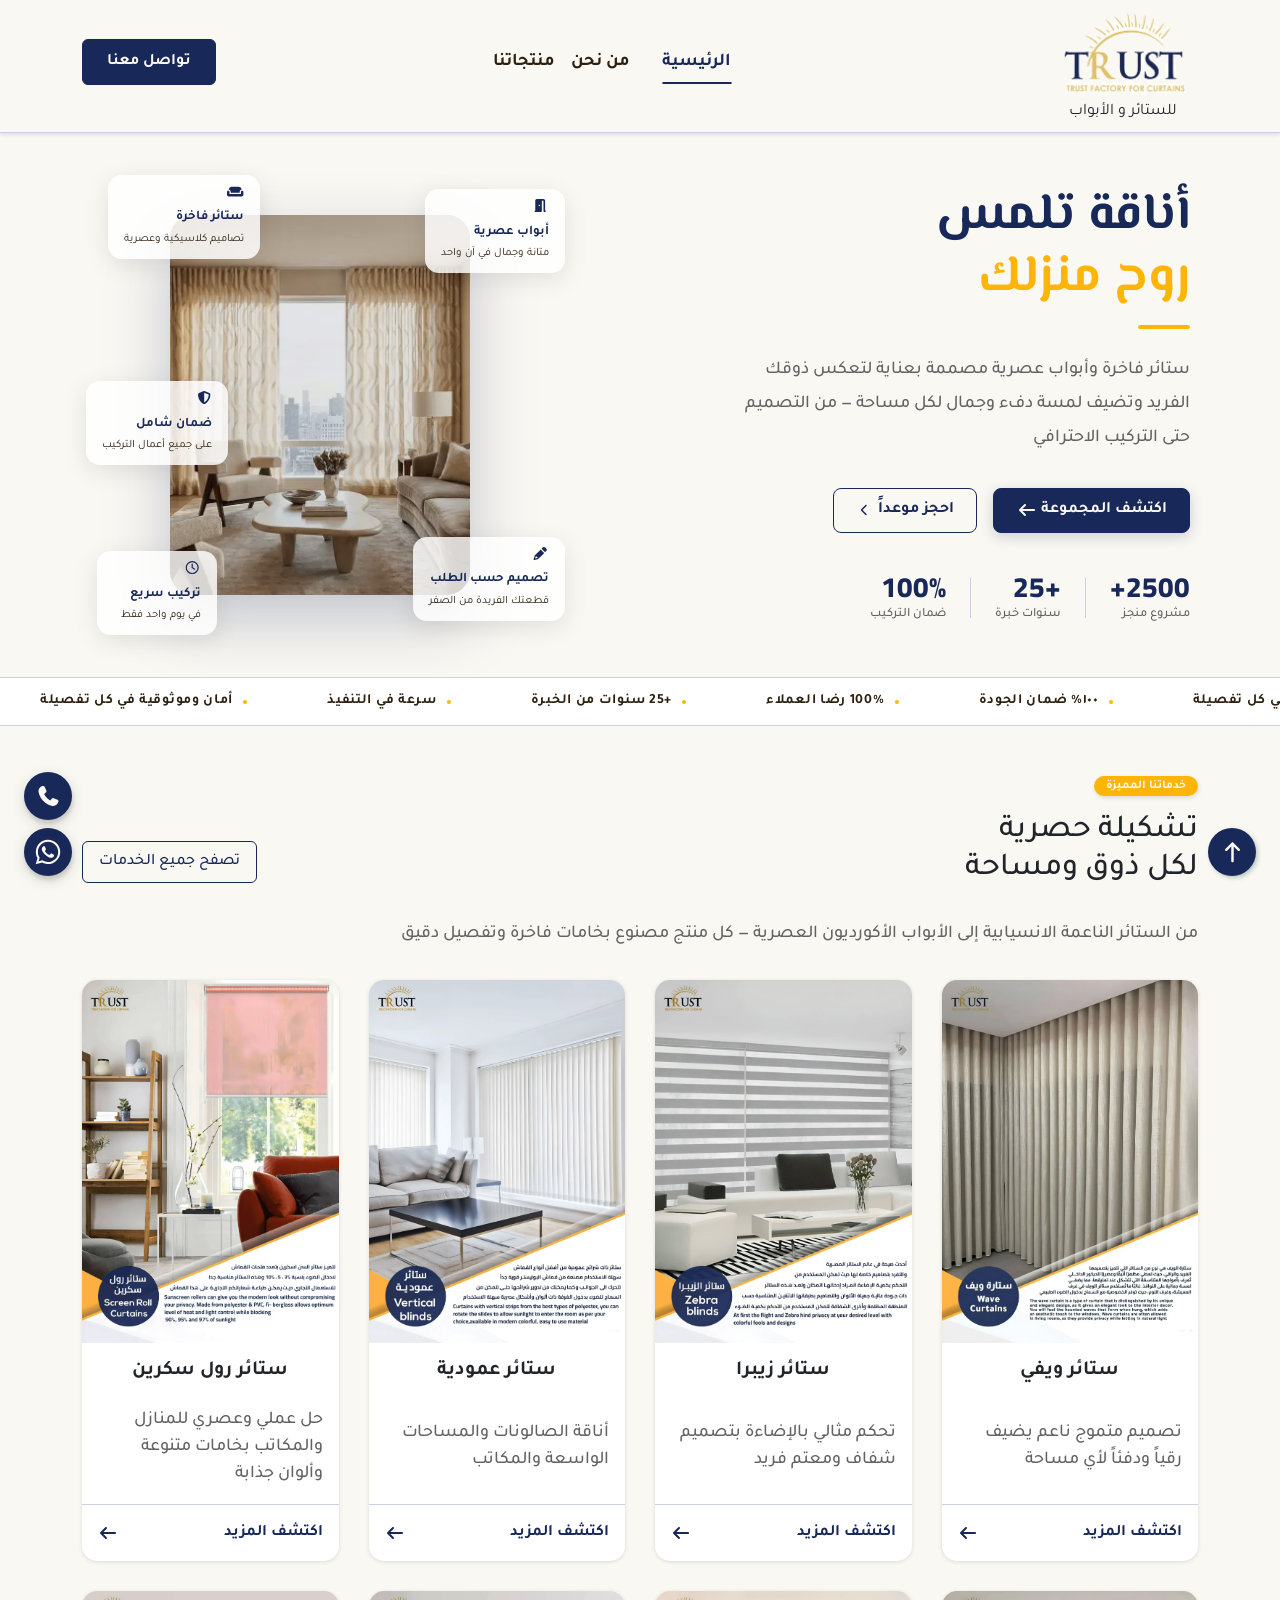
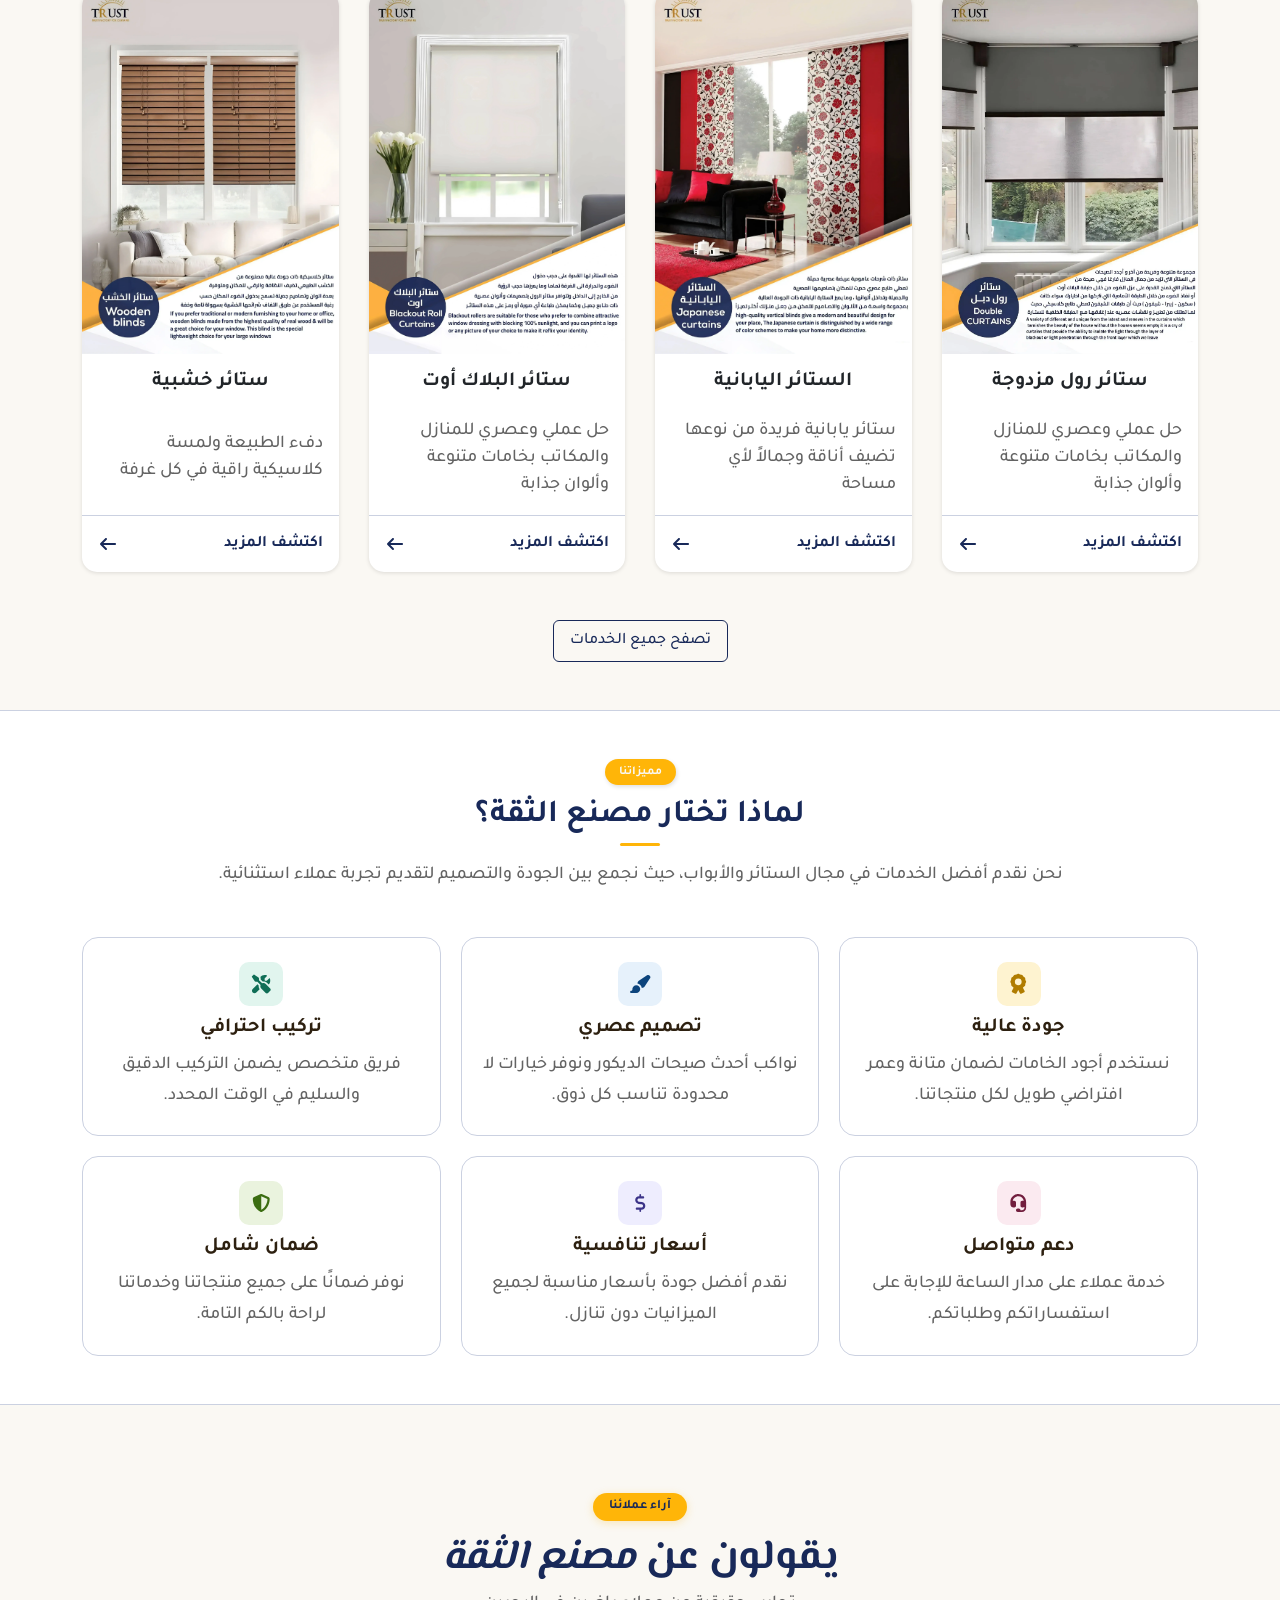
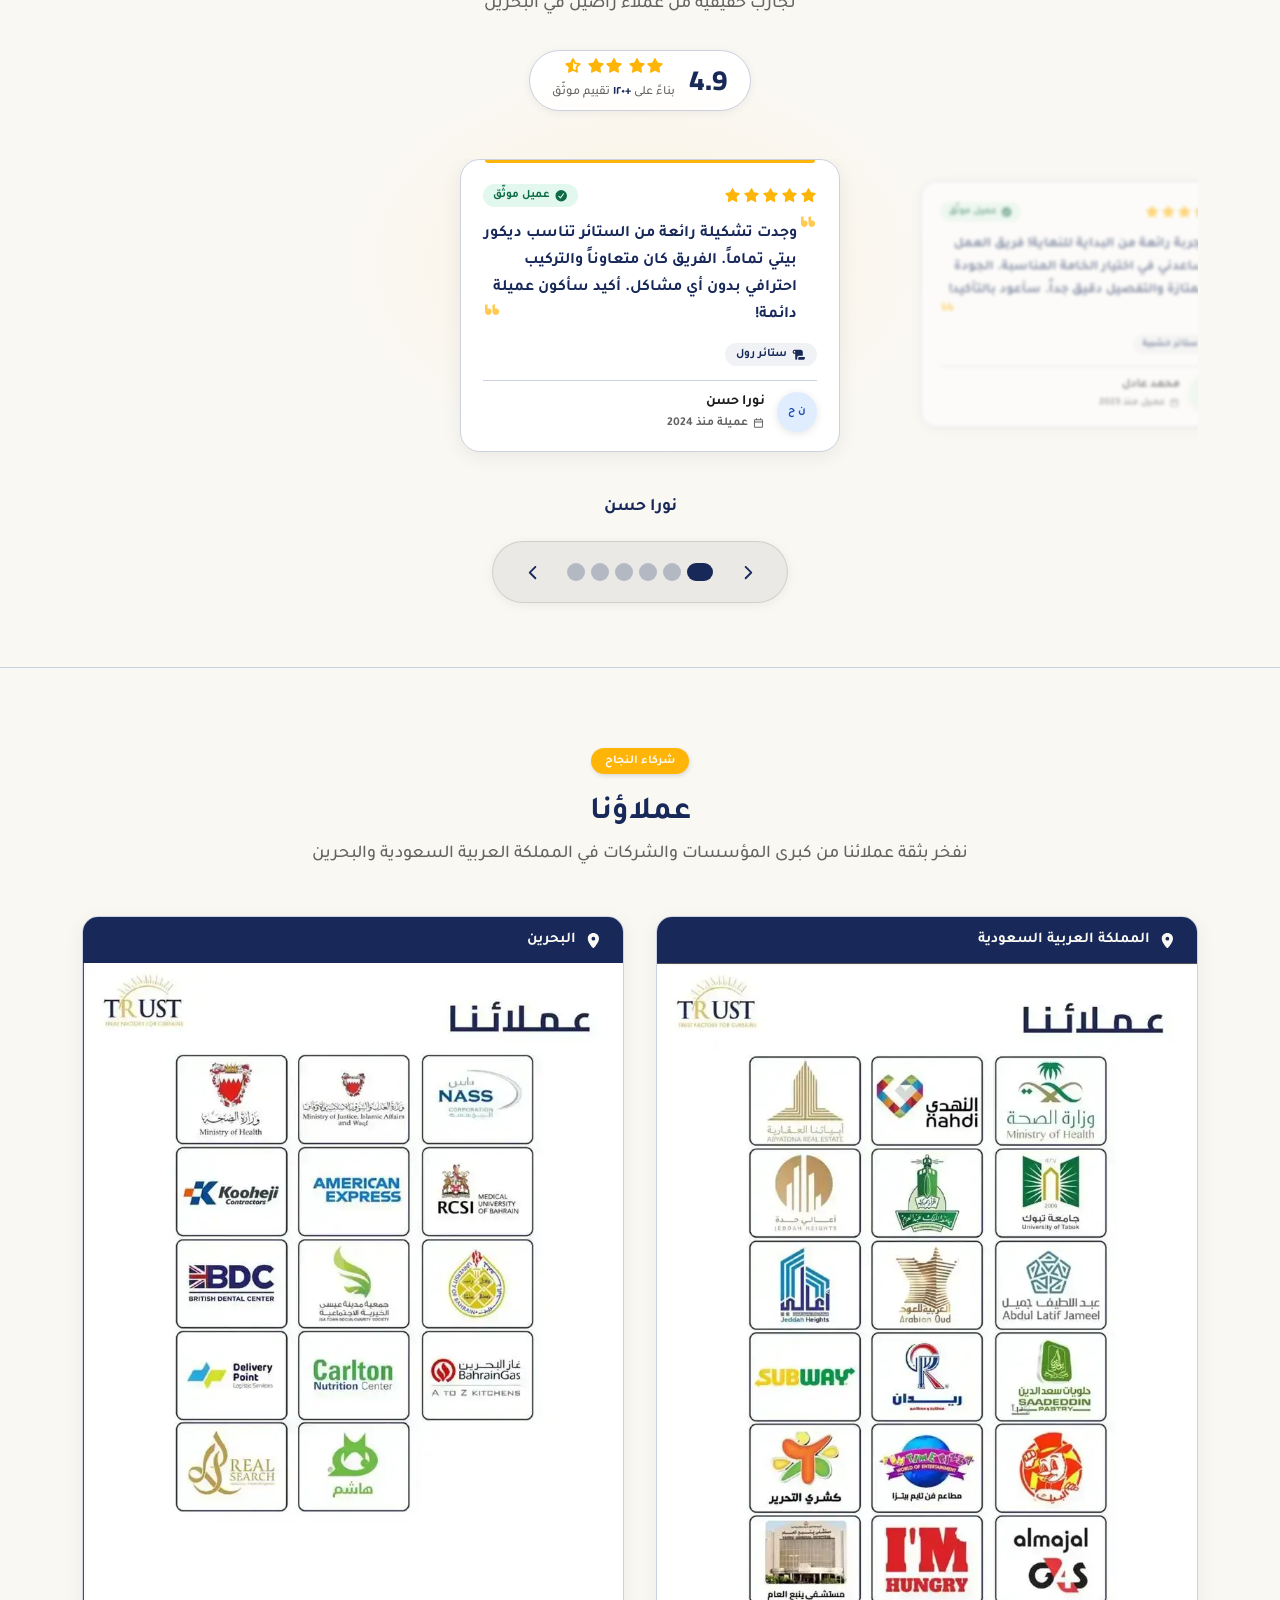
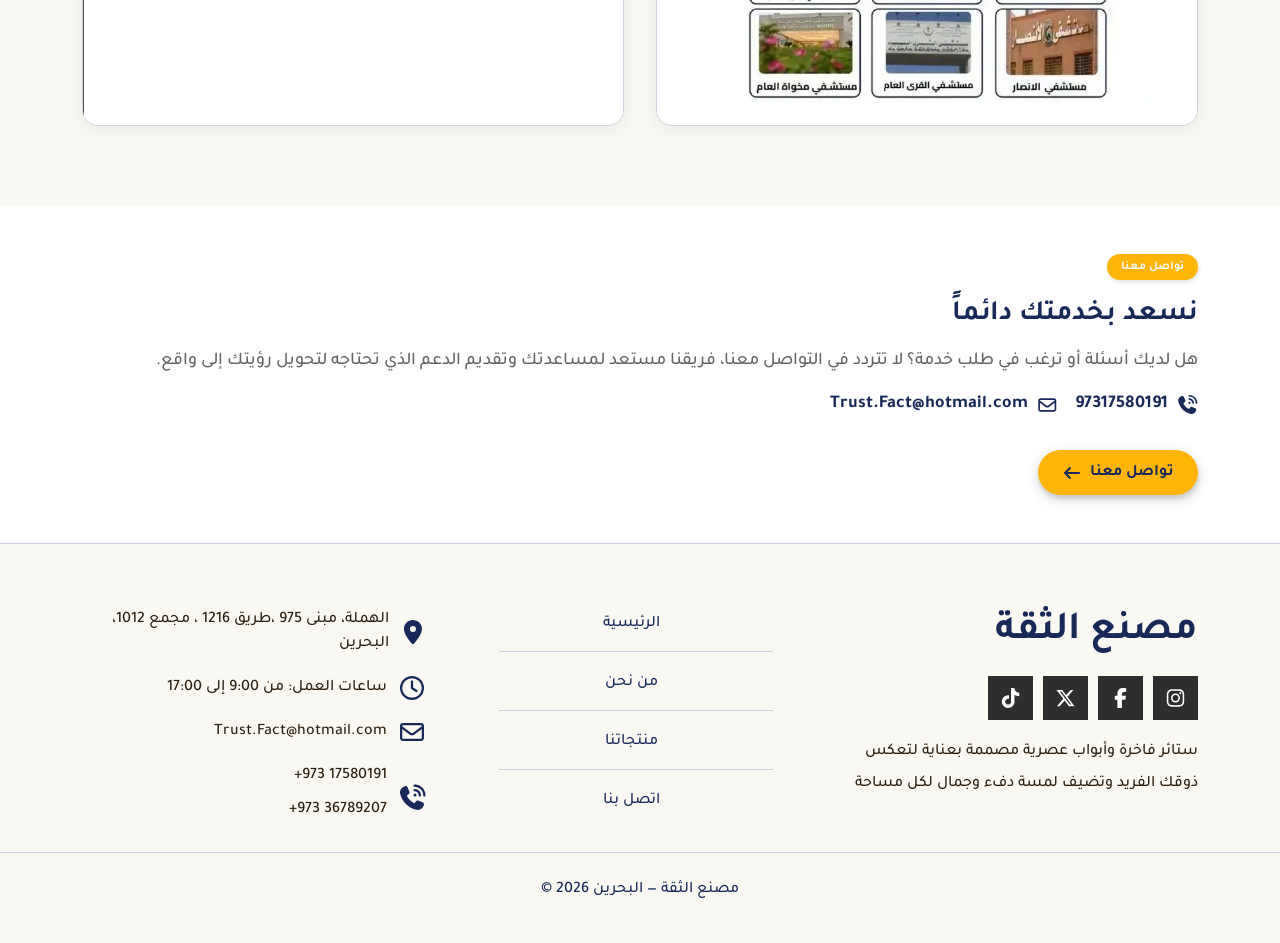
==== commit 56ea0625: "Fix Text Spelling" ====
--- a/index.html
+++ b/index.html
@@ -14,7 +14,9 @@
   <meta property="og:title" content="مصنع الثقة - للستائر والأبواب" />
   <meta property="og:description"
     content="ستائر فاخرة وأبواب عصرية مصممة بعناية — من التصميم حتى التركيب الاحترافي. أكثر من 25 سنة خبرة في البحرين والسعودية." />
-  <meta property="og:image" content="./images/hero.webp" />
+  <meta property="og:image" content="https://trust-co.net/images/og-image.webp" />
+  <meta property="og:image:width" content="1200" />
+  <meta property="og:image:height" content="630" />
   <meta property="og:locale" content="ar_BH" />
 
   <link rel="icon" href="./images/logo.png" type="image/png" />
@@ -188,7 +190,7 @@
           <i class="fa-solid fa-couch"></i>
           <div>
             <strong>ستائر فاخرة</strong>
-            <span>تصاميم كلاسيكية وع</span>
+            <span>تصاميم كلاسيكية وعصرية</span>
           </div>
         </div>
         <div class="hero-float hero-float--top-left">
@@ -268,7 +270,7 @@
               <h3>ستائر ويفي</h3>
               <p>تصميم متموج ناعم يضيف رقياً ودفئاً لأي مساحة</p>
 
-              <a href="/services.html" class="more-content">
+              <a href="services.html" class="more-content">
                 <span class="more-link"> اكتشف المزيد </span>
                 <i class="fa-solid fa-arrow-left more-icon"></i>
               </a>
@@ -477,11 +479,11 @@
           </div>
         </div>
 
-        <!-- Carousel stage -->
+        
         <div class="cr-stage-wrap">
           <div class="cr-stage" id="cr-stage">
             <div class="cr-track" id="cr-track">
-              <!-- CARD 1 -->
+              
               <div class="cr-slot">
                 <article class="cr-card" data-index="0">
                   <div class="cr-card-top">
@@ -514,7 +516,7 @@
                 </article>
               </div>
 
-              <!-- CARD 2 -->
+              
               <div class="cr-slot">
                 <article class="cr-card" data-index="1">
                   <div class="cr-card-top">
@@ -547,7 +549,7 @@
                 </article>
               </div>
 
-              <!-- CARD 3 -->
+              
               <div class="cr-slot">
                 <article class="cr-card" data-index="2">
                   <div class="cr-card-top">
@@ -580,7 +582,7 @@
                 </article>
               </div>
 
-              <!-- CARD 4 -->
+              
               <div class="cr-slot">
                 <article class="cr-card" data-index="3">
                   <div class="cr-card-top">
@@ -613,7 +615,7 @@
                 </article>
               </div>
 
-              <!-- CARD 5 -->
+              
               <div class="cr-slot">
                 <article class="cr-card" data-index="4">
                   <div class="cr-card-top">
@@ -646,7 +648,7 @@
                 </article>
               </div>
 
-              <!-- CARD 6 -->
+              
               <div class="cr-slot">
                 <article class="cr-card" data-index="5">
                   <div class="cr-card-top">
@@ -829,7 +831,7 @@
         </div>
       </div>
     </div>
-    <p class="copyright">مصنع الثقة — البحرين 2026 &copy;</p>
+    <p class="copyright">مصنع الثقة — البحرين <span id="copyright-year">2026</span> &copy;</p>
   </footer>
 
   <div>
--- a/CSS/style.css
+++ b/CSS/style.css
@@ -365,7 +365,7 @@
   }
 }
 
-/* Mobile mega menu styles */
+
 @media (max-width: 991.98px) {
   .has-mega-menu .mega-menu {
     position: static !important;
@@ -388,13 +388,13 @@
   }
 }
 
-/* Smooth transition for mega menu on mobile */
+
 @media (max-width: 991.98px) {
   .has-mega-menu .mega-menu {
     transition: all 0.3s ease;
   }
 
-  /* Optional: Add backdrop overlay when mega menu is open */
+  
   .has-mega-menu.open::after {
     content: "";
     position: fixed;
@@ -528,7 +528,7 @@
   grid-template-columns: 1fr 1fr;
   max-height: fit-content;
   background: var(--cream);
-  /* light cream background */
+  
   overflow: hidden;
   position: relative;
   padding: 2rem 0;
@@ -538,9 +538,9 @@
   display: none;
 }
 
-/* remove old texture overlay */
-
-/* ── Text Panel (RIGHT side in RTL — natural grid flow) ── */
+
+
+
 .hero-text-panel {
   display: flex;
   flex-direction: column;
@@ -554,7 +554,7 @@
   align-items: center;
   gap: 8px;
   background: var(--primary-color);
-  /* solid navy pill */
+  
   color: var(--cream);
   border: none;
   border-radius: 999px;
@@ -575,7 +575,7 @@
   font-size: clamp(2.4rem, 4vw, 3.8rem);
   font-weight: 700;
   color: var(--primary-color);
-  /* dark navy first line */
+  
   line-height: 1.2;
   margin-bottom: 0;
   animation: fadeSlideIn 0.7s 0.12s ease both;
@@ -584,11 +584,11 @@
 .hero-heading em {
   font-style: normal;
   color: var(--secondary-color);
-  /* gold second line */
+  
   display: block;
 }
 
-/* gold accent underline bar */
+
 .hero-heading::after {
   content: "";
   display: block;
@@ -602,7 +602,7 @@
 
 .hero-desc {
   color: var(--text-light);
-  /* muted gray body text */
+  
   font-size: 1.125rem;
   line-height: 1.9;
   font-weight: 500;
@@ -611,7 +611,7 @@
   animation: fadeSlideIn 0.7s 0.22s ease both;
 }
 
-/* CTA row — buttons come BEFORE stats per screenshot */
+
 .hero-actions {
   display: flex;
   align-items: center;
@@ -621,7 +621,7 @@
   animation: fadeSlideIn 0.7s 0.32s ease both;
 }
 
-/* Primary button — navy filled */
+
 .hero-actions .hero-btn {
   background-color: var(--primary-color) !important;
   border-color: var(--primary-color) !important;
@@ -640,7 +640,7 @@
   box-shadow: 0 6px 20px rgba(24, 41, 89, 0.35);
 }
 
-/* Secondary button — navy outlined */
+
 .hero-link {
   display: inline-flex;
   align-items: center;
@@ -661,7 +661,7 @@
   color: var(--cream);
 }
 
-/* Stats row */
+
 .hero-stats {
   display: flex;
   align-items: center;
@@ -680,14 +680,14 @@
   font-size: 1.75rem;
   font-weight: 800;
   color: var(--primary-color);
-  /* dark navy numbers */
+  
   line-height: 1;
 }
 
 .hero-stat-label {
   font-size: 0.8rem;
   color: var(--text-light);
-  /* muted labels */
+  
   font-weight: 500;
 }
 
@@ -706,7 +706,7 @@
   background: var(--cream);
 }
 
-/* remove the divider line pseudo */
+
 .hero-visual-panel::before {
   display: none;
 }
@@ -718,12 +718,12 @@
   max-width: 90%;
 }
 
-/* Dark navy rounded card background behind image */
+
 .hero-img-ring {
   position: absolute;
   inset: 50px 30px;
   border-radius: 24px;
-  /* rounded rectangle, not circle */
+  
   overflow: hidden;
   background: var(--dark-navy);
   border: none;
@@ -759,12 +759,12 @@
   opacity: 1;
 }
 
-/* Remove spinning deco ring */
+
 .hero-deco-ring {
   display: none;
 }
 
-/* Floating label chips — white cards with shadow */
+
 .hero-float {
   position: absolute;
   display: flex;
@@ -793,7 +793,7 @@
   margin-top: 2px;
 }
 
-/* icon row inside chip */
+
 .hero-float i {
   color: var(--primary-color);
   font-size: 1rem;
@@ -802,7 +802,7 @@
   padding: 6px;
 }
 
-/* chip positions — spread around the card */
+
 .hero-float--top-right {
   top: 2%;
   left: -9%;
@@ -902,7 +902,7 @@
   color: var(--text);
 }
 
-/* ── Animations ── */
+
 @keyframes fadeSlideIn {
   from {
     opacity: 0;
@@ -957,7 +957,7 @@
   }
 }
 
-/* ── Responsive ── */
+
 @media (max-width: 991.98px) {
   .hero-split {
     grid-template-columns: 1fr;
@@ -1418,7 +1418,7 @@
   position: relative;
 }
 
-/* subtle radial glow behind the active card */
+
 .customer-reviews::before {
   content: "";
   position: absolute;
@@ -1433,7 +1433,7 @@
   pointer-events: none;
 }
 
-/* ── Header ─────────────────────────────────── */
+
 .cr-header {
   margin-bottom: 3rem;
 }
@@ -1470,7 +1470,7 @@
   margin-bottom: 1.5rem;
 }
 
-/* Overall rating pill */
+
 .cr-summary {
   display: inline-flex;
   align-items: center;
@@ -1508,14 +1508,14 @@
   color: var(--primary-color);
 }
 
-/* ── Stage wrapper ───────────────────────────── */
+
 .cr-stage-wrap {
   display: flex;
   flex-direction: column;
   align-items: center;
 }
 
-/* Stage: clips the side cards */
+
 .cr-stage {
   width: 100%;
   position: relative;
@@ -1525,13 +1525,13 @@
   overflow: hidden;
 }
 
-/* Track: absolutely fills stage */
+
 .cr-track {
   position: absolute;
   inset: 0;
 }
 
-/* Each card slot: absolute, offset set by JS via --offset */
+
 .cr-slot {
   position: absolute;
   top: 0;
@@ -1553,7 +1553,7 @@
   }
 }
 
-/* ── Card ────────────────────────────────────── */
+
 .cr-card {
   background: var(--white);
   border: 1px solid var(--border-color);
@@ -1564,14 +1564,14 @@
   flex-direction: column;
   gap: 0.85rem;
   box-shadow: 0 4px 20px rgba(0, 0, 0, 0.07);
-  /* JS drives transform/opacity/filter */
+  
   will-change: transform, opacity, filter;
   user-select: none;
   position: relative;
   overflow: hidden;
 }
 
-/* gold top accent line — only on active */
+
 .cr-card::before {
   content: "";
   position: absolute;
@@ -1589,7 +1589,7 @@
   opacity: 1;
 }
 
-/* ── Card top row ─────────────────────────────── */
+
 .cr-card-top {
   display: flex;
   align-items: center;
@@ -1622,7 +1622,7 @@
   font-size: 0.7rem;
 }
 
-/* ── Quote ───────────────────────────────────── */
+
 .cr-quote {
   font-size: 1rem;
   line-height: 1.7;
@@ -1659,7 +1659,7 @@
   opacity: 0.7;
 }
 
-/* ── Service tag ─────────────────────────────── */
+
 .cr-service-tag {
   display: inline-flex;
   align-items: center;
@@ -1677,7 +1677,7 @@
   font-size: 0.65rem;
 }
 
-/* ── Author row ──────────────────────────────── */
+
 .cr-author {
   display: flex;
   align-items: center;
@@ -1759,7 +1759,7 @@
   font-size: 0.65rem;
 }
 
-/* ── Active name label below stage ───────────── */
+
 .cr-active-name {
   font-size: 1.1rem;
   font-weight: 700;
@@ -1769,7 +1769,7 @@
   min-height: 1.5rem;
 }
 
-/* ── Controls ─────────────────────────────────── */
+
 .cr-controls {
   display: flex;
   align-items: center;
@@ -1843,7 +1843,7 @@
   background: var(--primary-color);
 }
 
-/* ── Autoplay progress bar on active card ─────── */
+
 .cr-card.cr-is-active .cr-progress {
   display: block;
 }
@@ -2400,7 +2400,7 @@
   }
 }
 
-/* ===== Clients Section ===== */
+
 .clients-section {
   padding: 5rem 0;
   background-color: var(--cream);
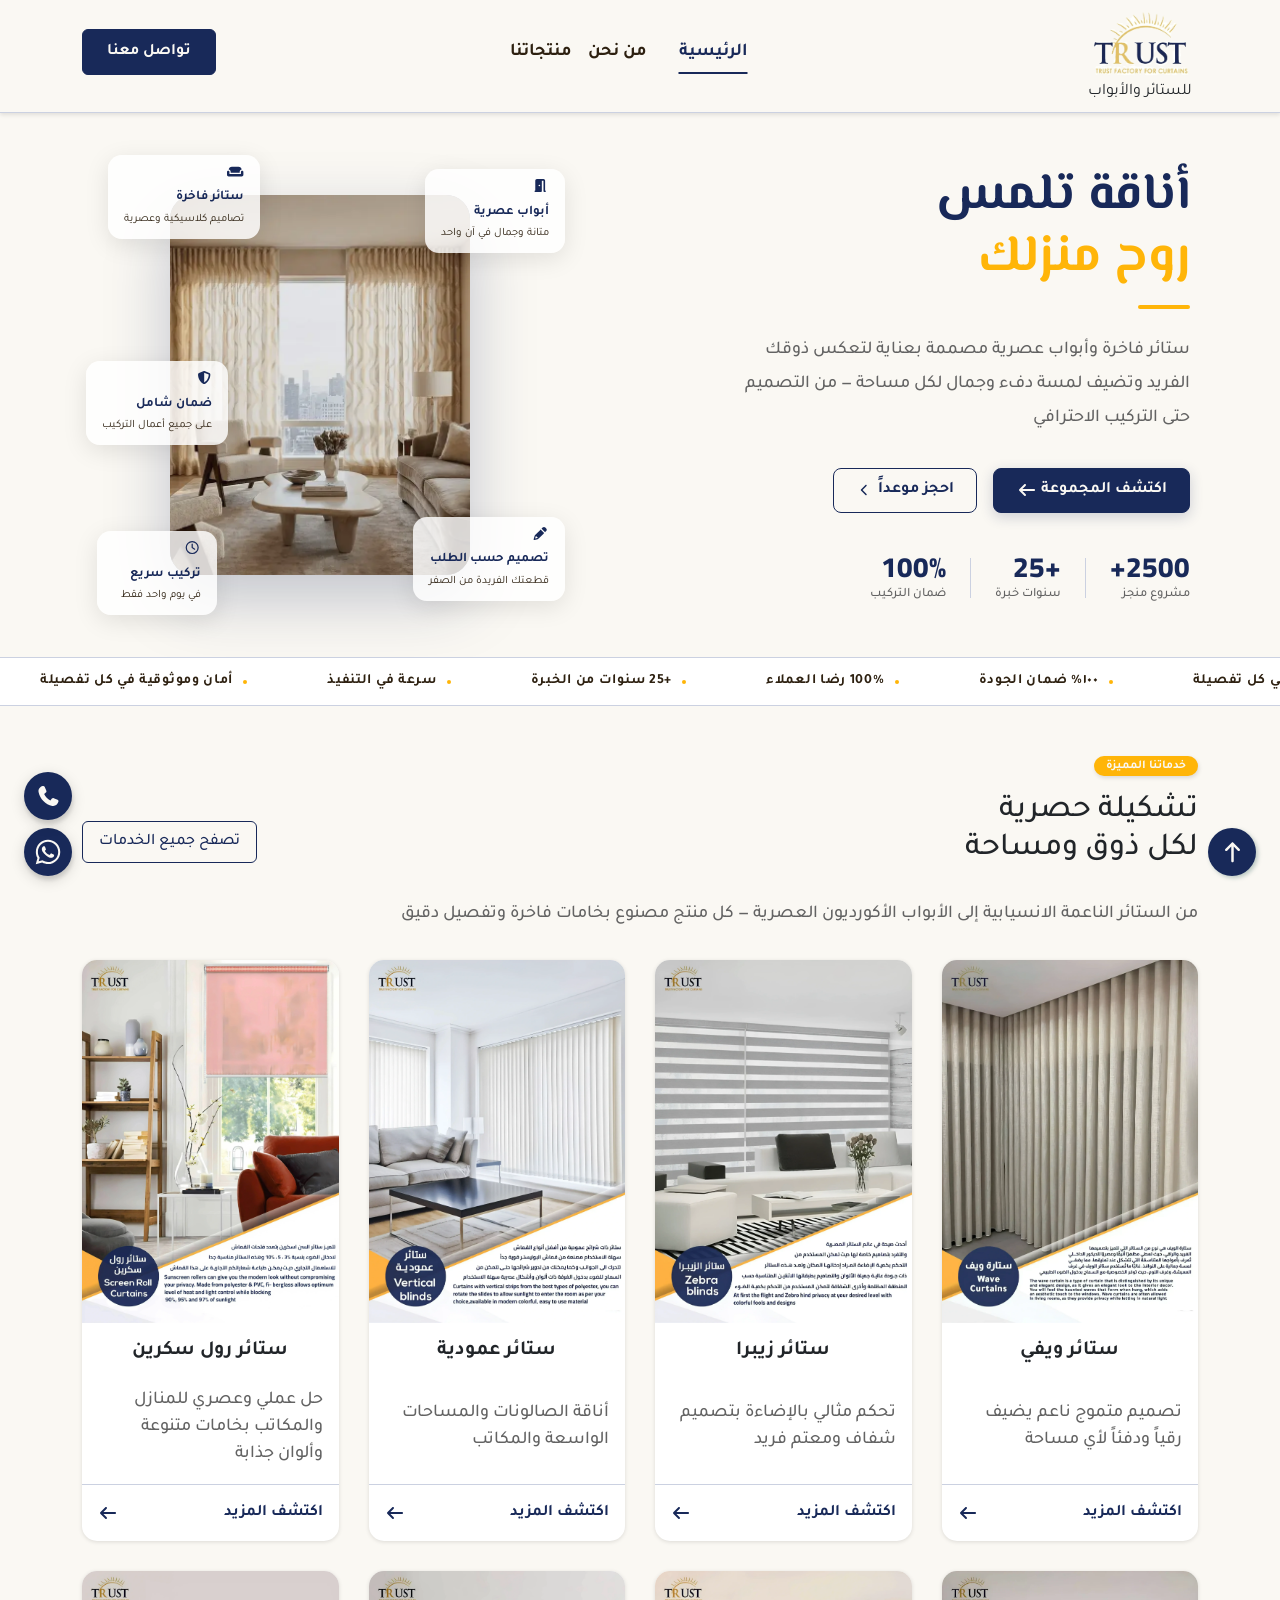
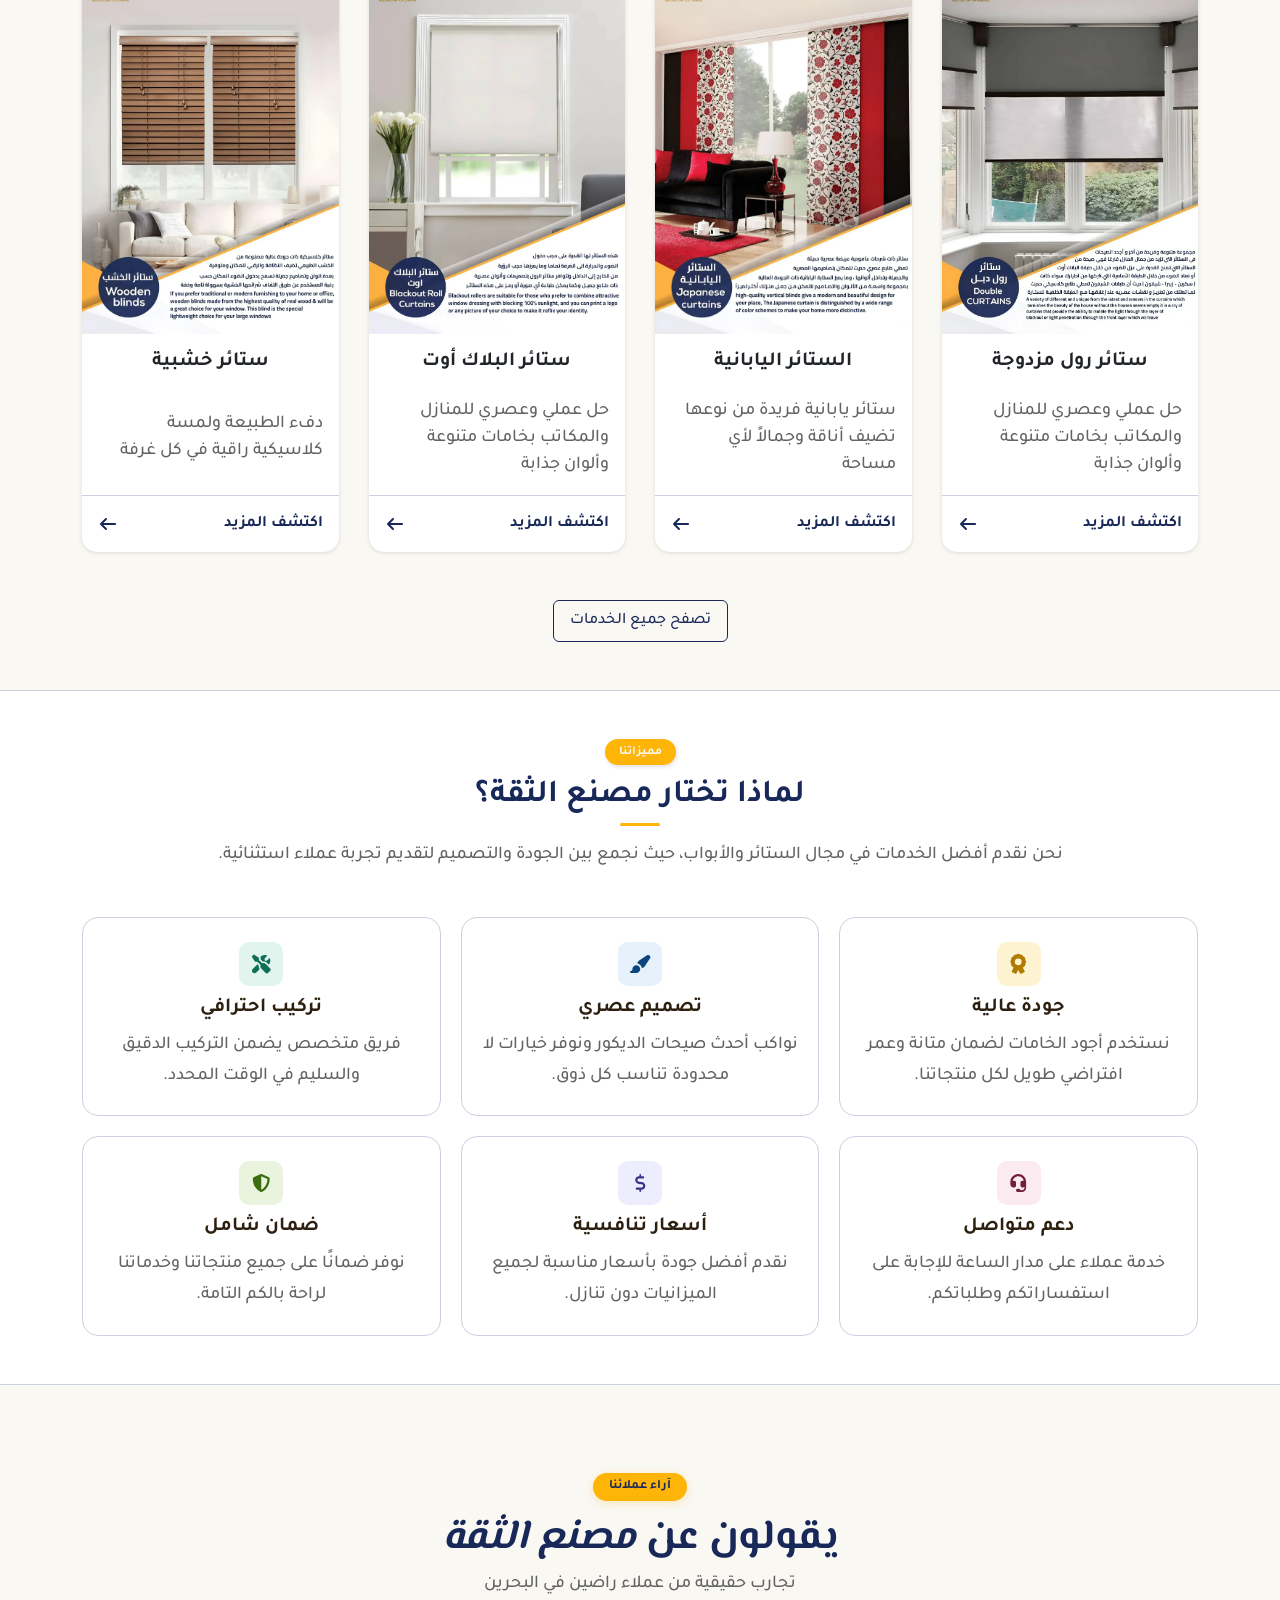
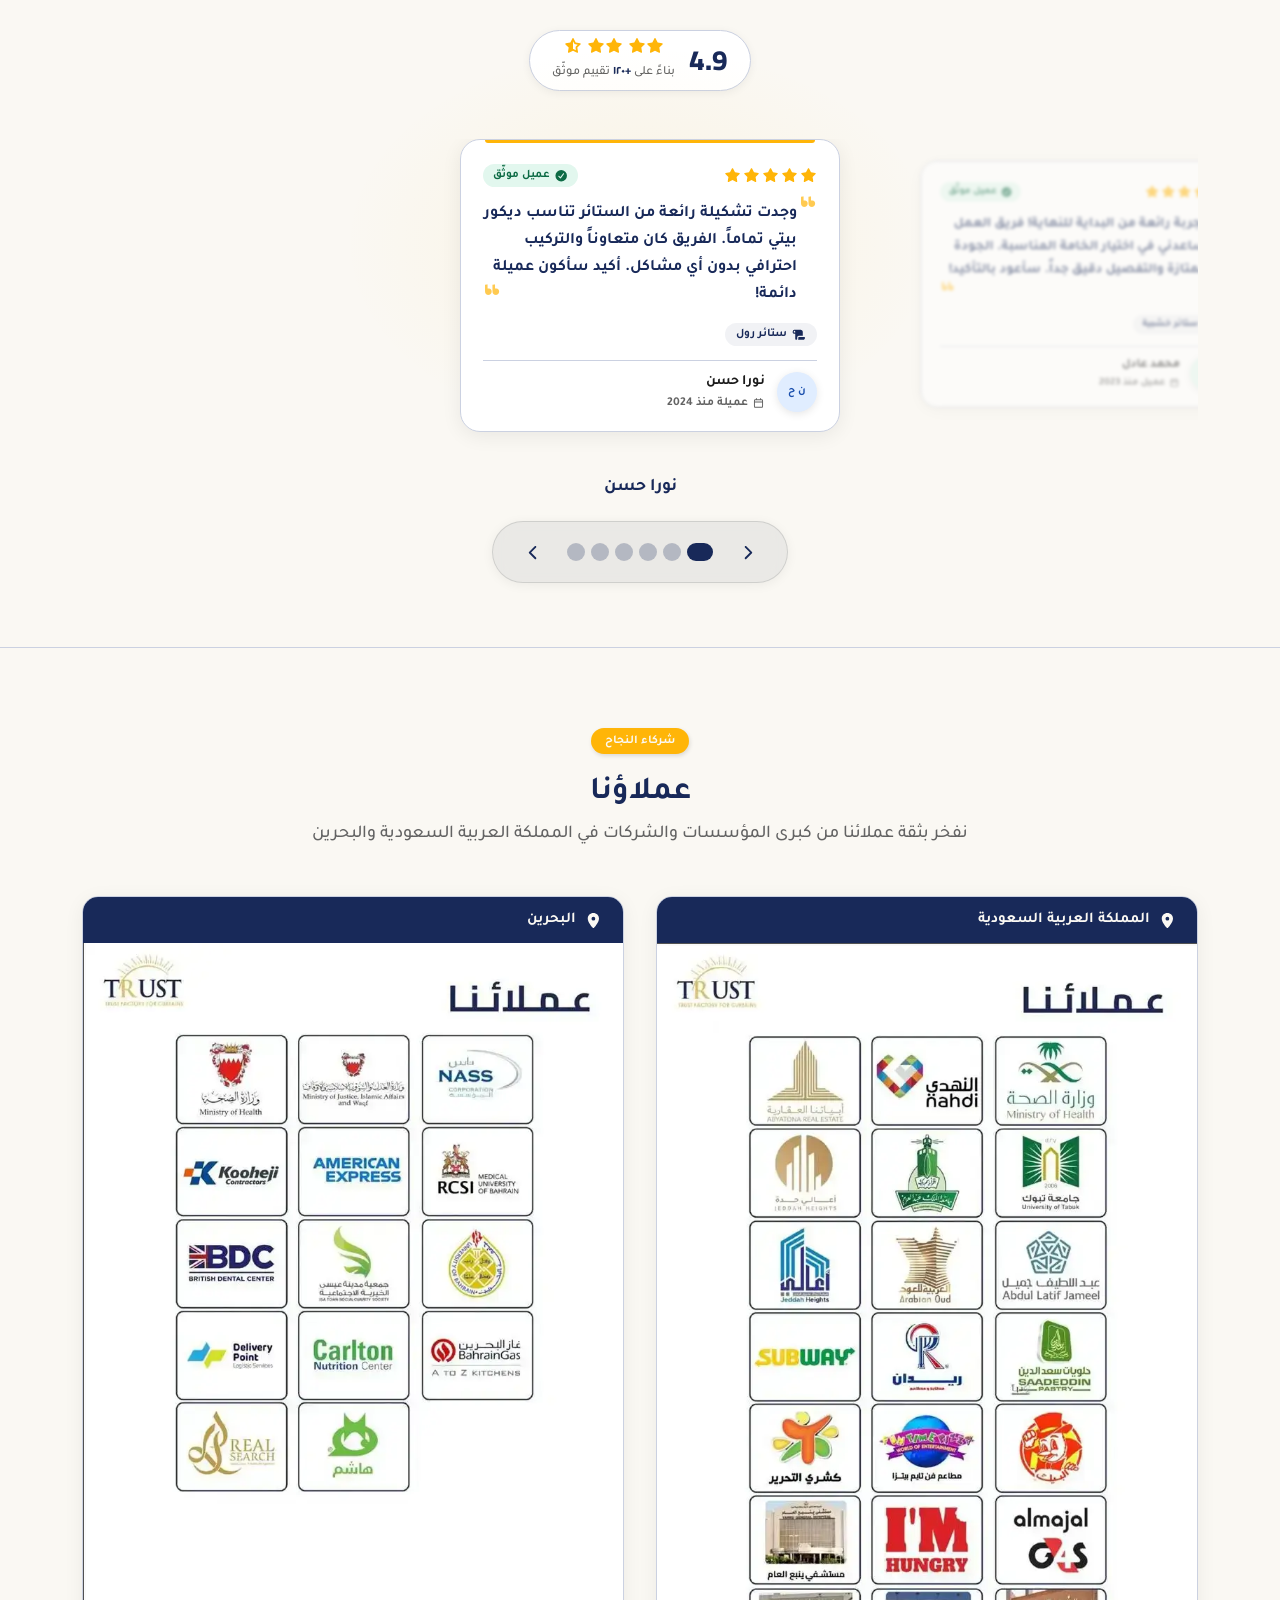
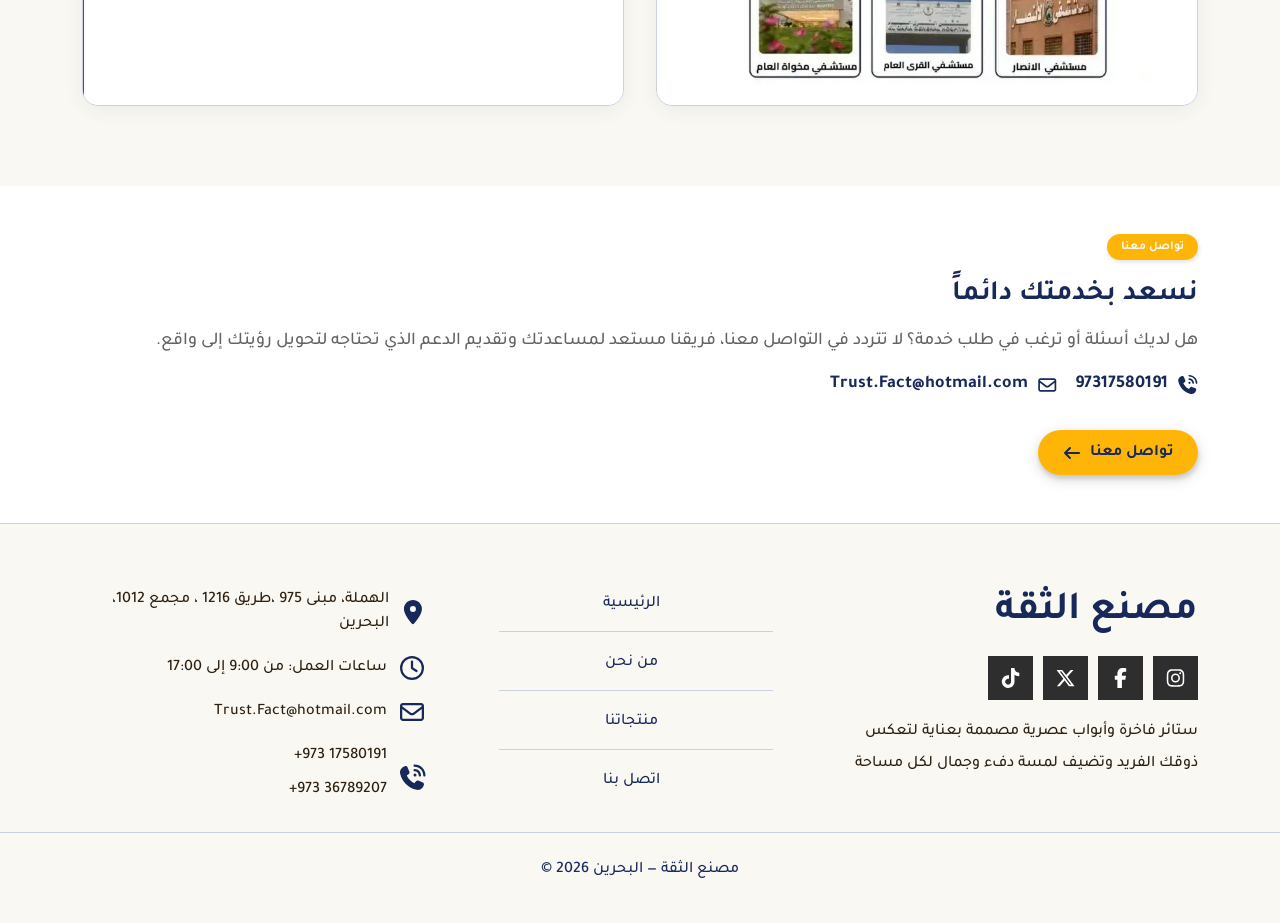
==== commit 8f6e01d6: "Fix Logo Hieght" ====
--- a/index.html
+++ b/index.html
@@ -113,7 +113,7 @@
       <div class="logo-box">
         <a class="navbar-brand" href="index.html">
           <img src="./images/logo.png" alt="مصنع الثقة" width="601" height="362" /></a>
-        <span class="d-block text-center"> للستائر و الأبواب </span>
+        <span class="d-block text-center"> للستائر والأبواب </span>
       </div>
 
       <button class="navbar-toggler" type="button" data-bs-toggle="collapse" data-bs-target="#navbarSupportedContent"
--- a/CSS/style.css
+++ b/CSS/style.css
@@ -165,7 +165,7 @@
 
 .navbar-brand img {
   display: block;
-  height: 90px;
+  height: 70px;
   width: auto;
 }
 
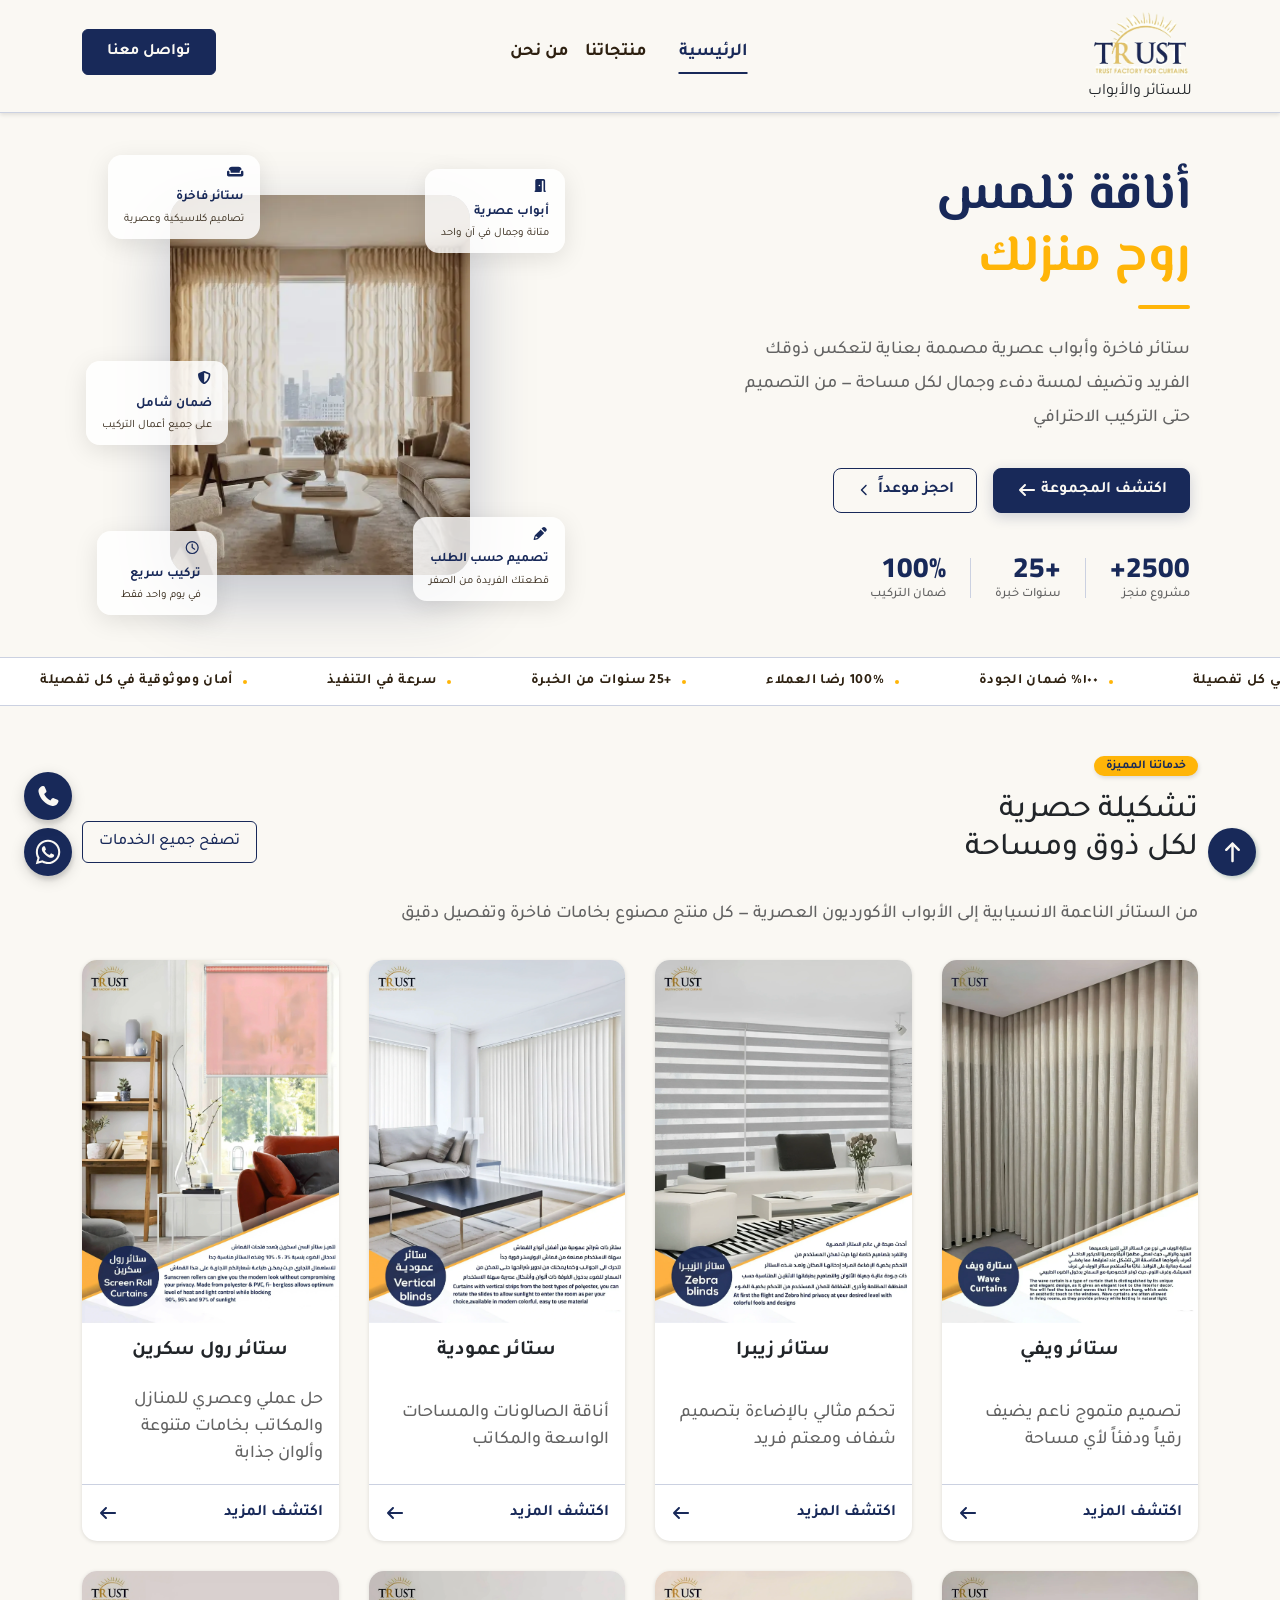
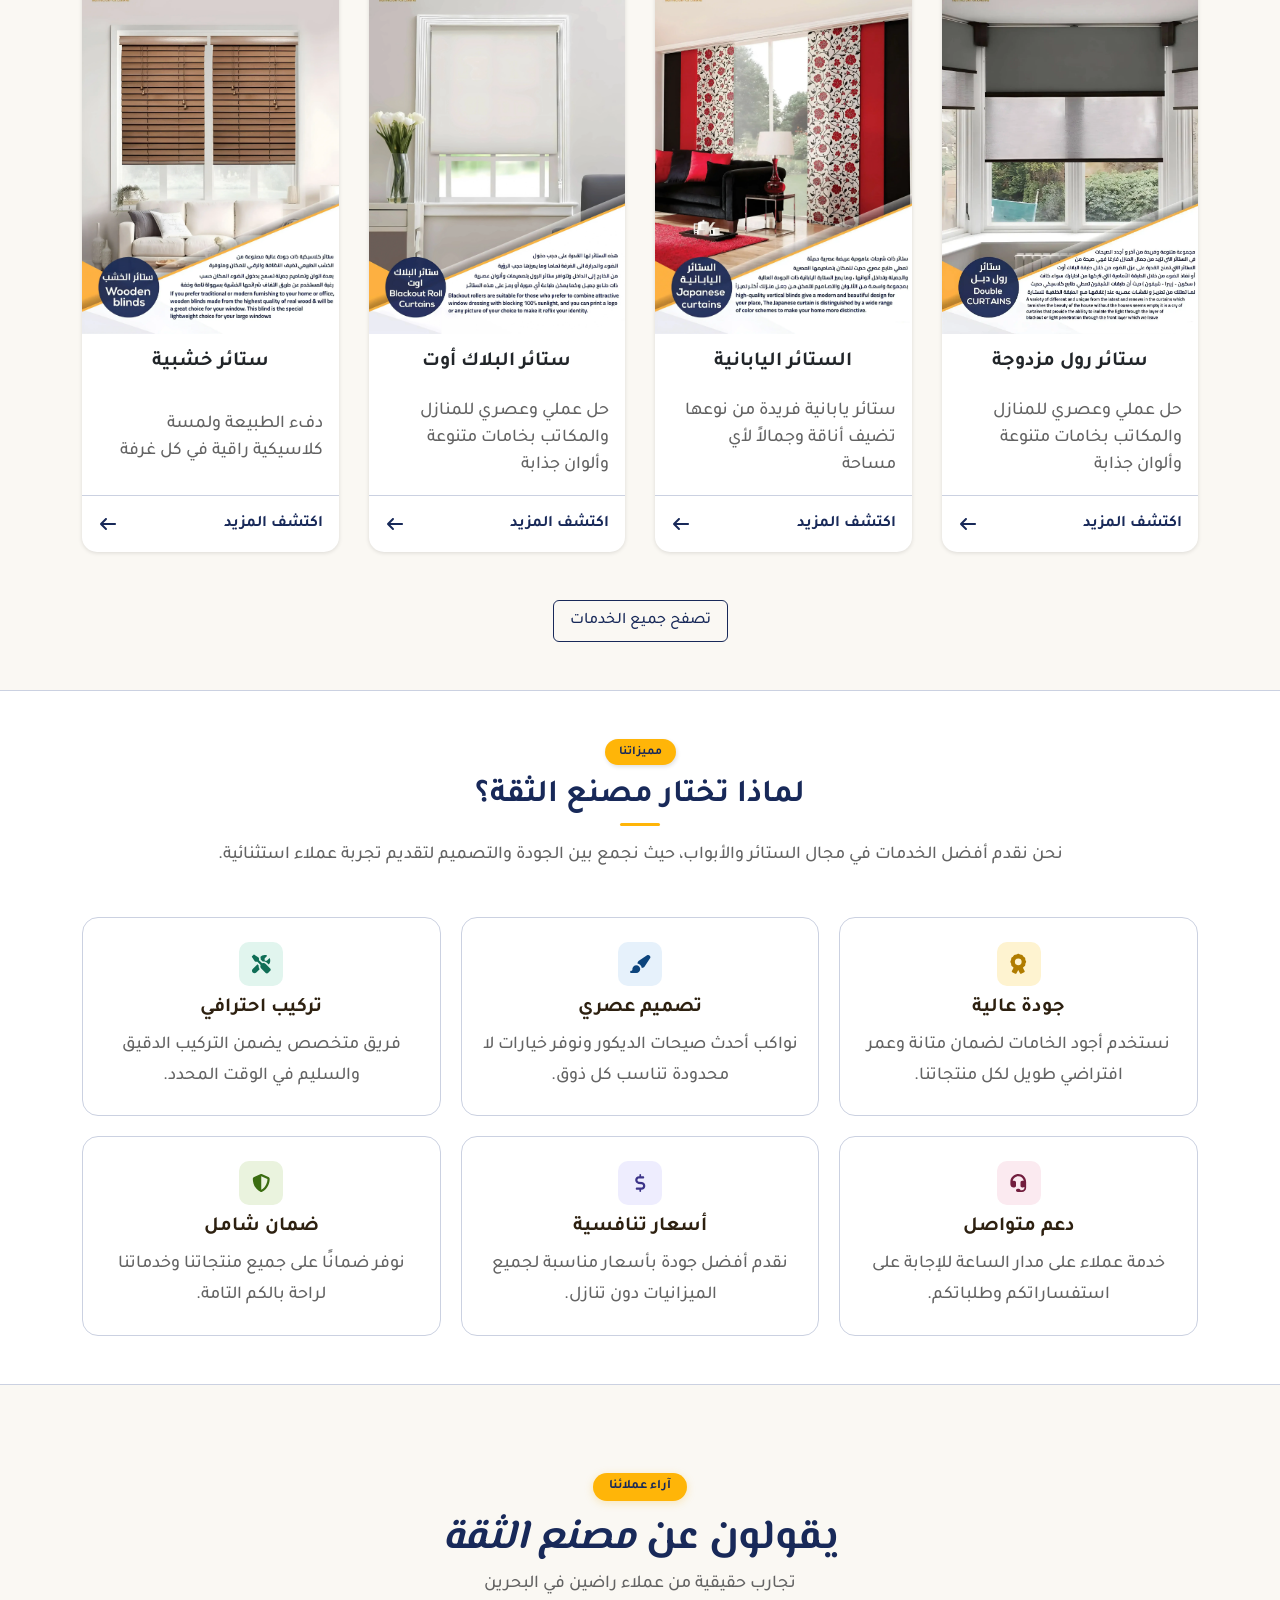
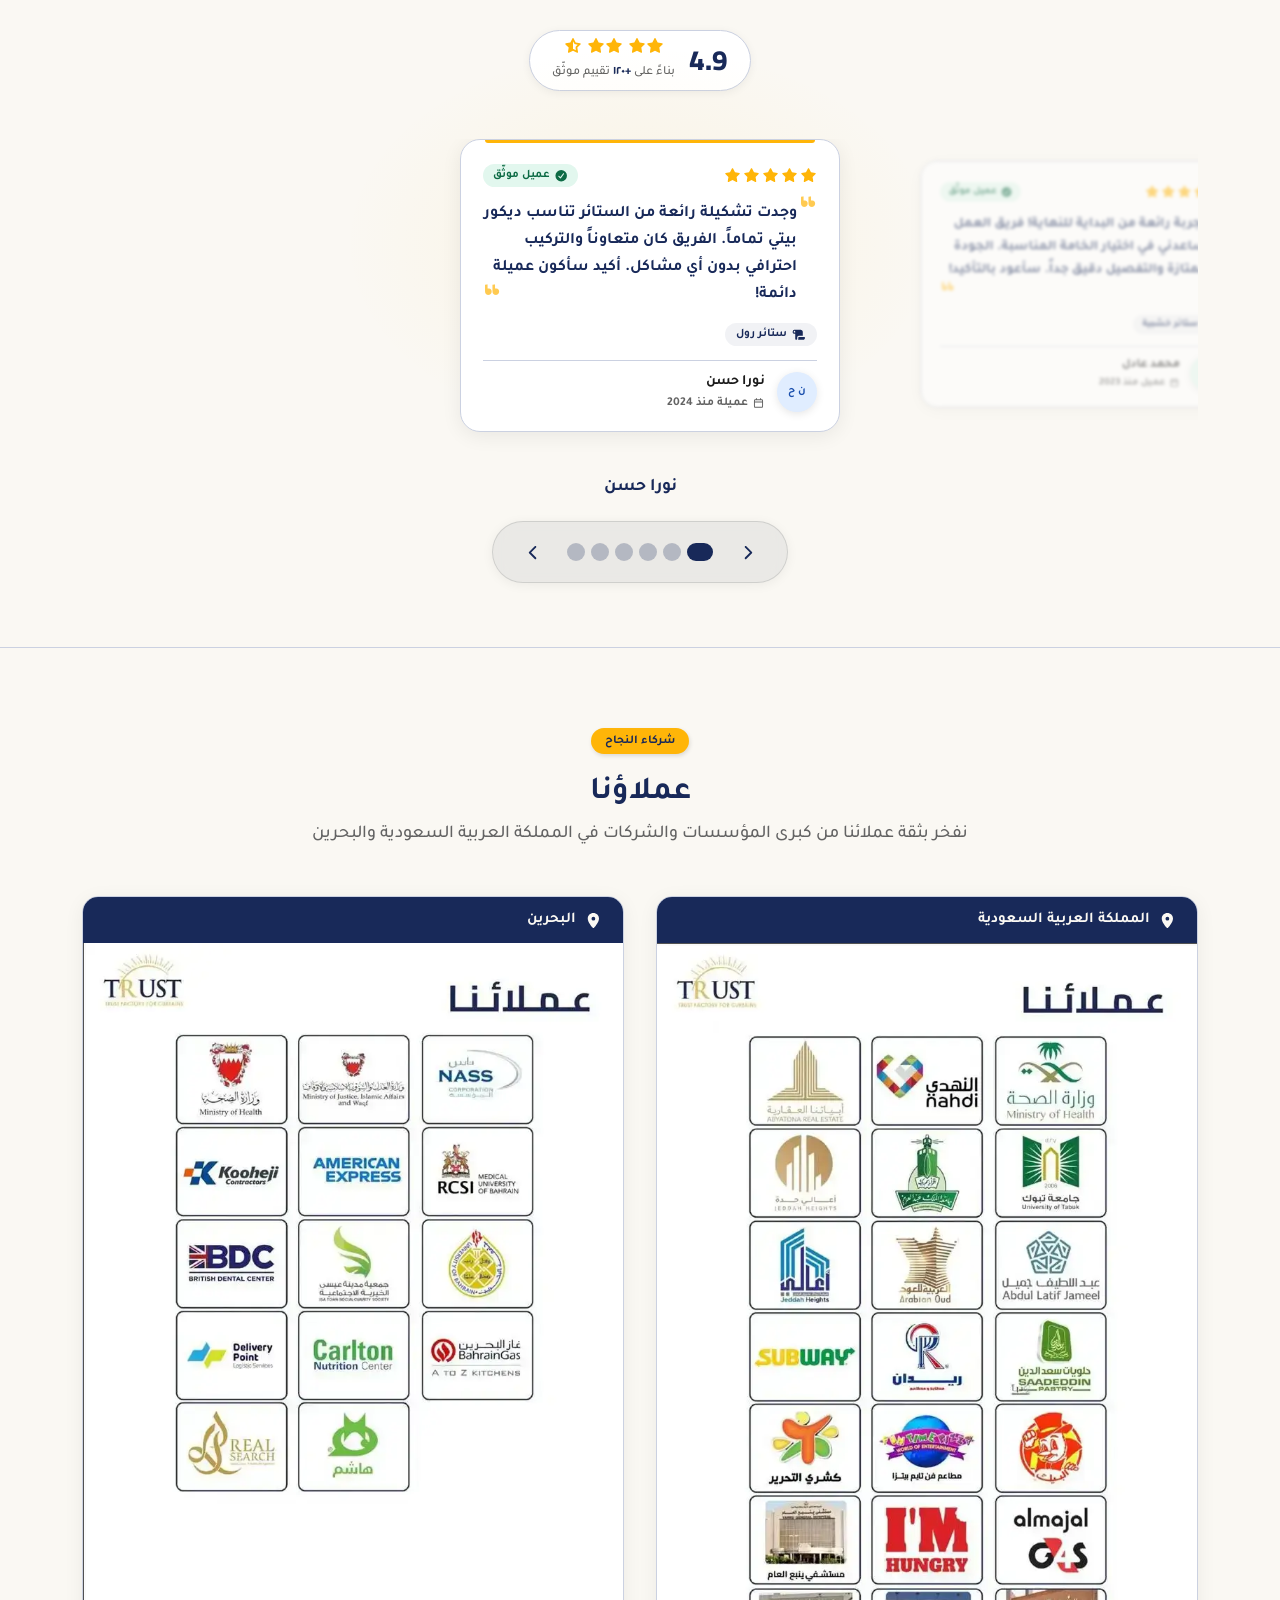
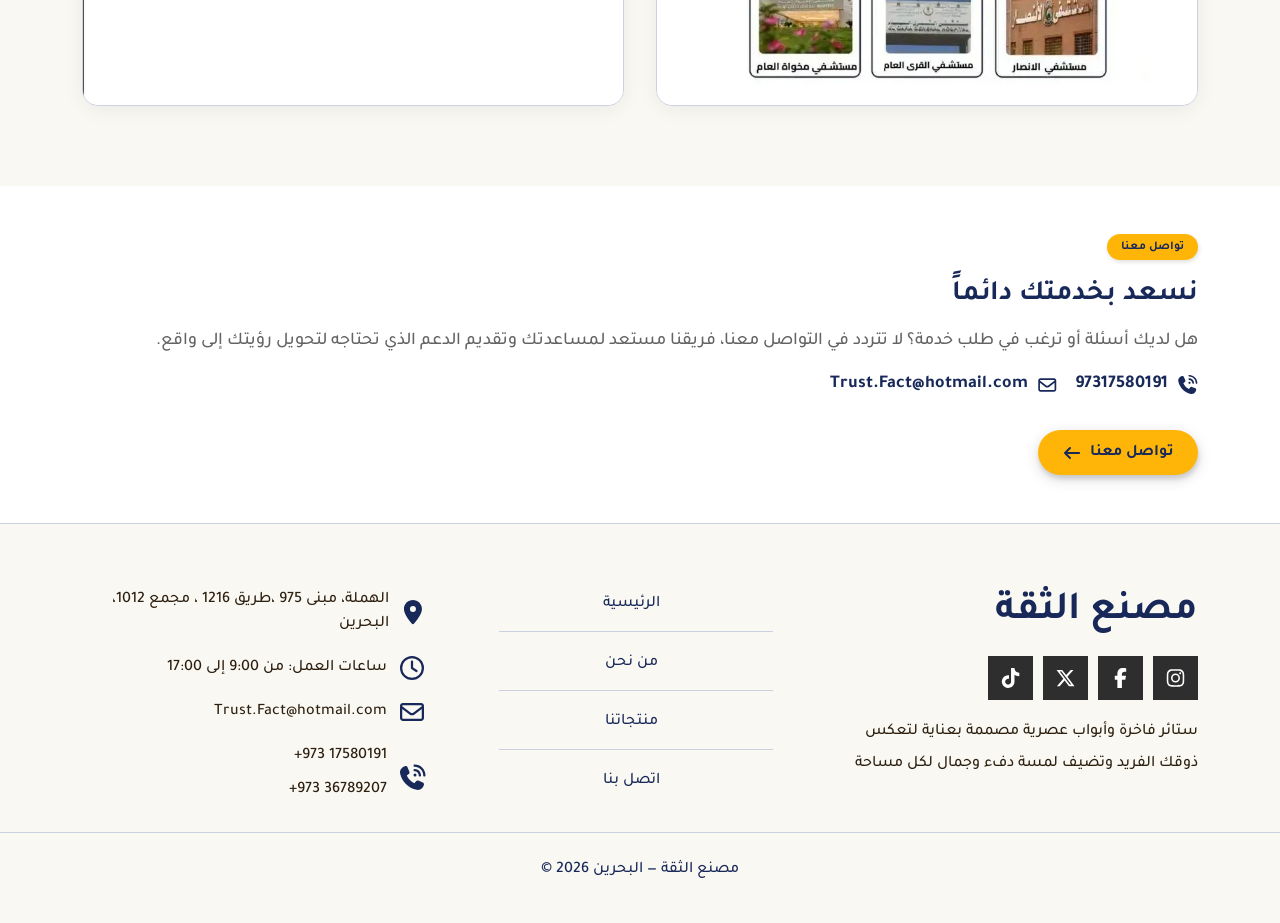
==== commit 31ea3c14: "Change Nav Items Order" ====
--- a/index.html
+++ b/index.html
@@ -1,870 +1,1036 @@
 <!doctype html>
 <html lang="ar" dir="rtl">
-
-<head>
-  <meta charset="UTF-8" />
-  <meta name="viewport" content="width=device-width, initial-scale=1.0" />
-  <title>مصنع الثقة - للستائر والأبواب</title>
-  <meta name="description"
-    content="ستائر فاخرة وأبواب عصرية مصممة بعناية — من التصميم حتى التركيب الاحترافي. أكثر من 25 سنة خبرة في البحرين والسعودية." />
-
-  <meta property="og:site_name" content="مصنع الثقة" />
-  <meta property="og:type" content="website" />
-  <meta property="og:url" content="https://trust-co.net" />
-  <meta property="og:title" content="مصنع الثقة - للستائر والأبواب" />
-  <meta property="og:description"
-    content="ستائر فاخرة وأبواب عصرية مصممة بعناية — من التصميم حتى التركيب الاحترافي. أكثر من 25 سنة خبرة في البحرين والسعودية." />
-  <meta property="og:image" content="https://trust-co.net/images/og-image.webp" />
-  <meta property="og:image:width" content="1200" />
-  <meta property="og:image:height" content="630" />
-  <meta property="og:locale" content="ar_BH" />
-
-  <link rel="icon" href="./images/logo.png" type="image/png" />
-  <link rel="canonical" href="https://trust-co.net/index.html" />
-  <link rel="stylesheet" href="./CSS/bootstrap.min.css" />
-  <link rel="stylesheet" href="./CSS/all.min.css" />
-  <link rel="stylesheet" href="./CSS/style.css" />
-
-  <link rel="preconnect" href="https://fonts.googleapis.com" />
-  <link rel="preconnect" href="https://fonts.gstatic.com" crossorigin />
-  <link
-    href="https://fonts.googleapis.com/css2?family=Cairo:wght@200..1000&family=El+Messiri:wght@400..700&family=Tajawal:wght@200;300;400;500;700;800;900&display=swap"
-    rel="stylesheet" />
-
-  <script type="application/ld+json">
-  {
-    "@context": "https://schema.org",
-    "@graph": [
+  <head>
+    <meta charset="UTF-8" />
+    <meta name="viewport" content="width=device-width, initial-scale=1.0" />
+    <title>مصنع الثقة - للستائر والأبواب</title>
+    <meta
+      name="description"
+      content="ستائر فاخرة وأبواب عصرية مصممة بعناية — من التصميم حتى التركيب الاحترافي. أكثر من 25 سنة خبرة في البحرين والسعودية."
+    />
+
+    <meta property="og:site_name" content="مصنع الثقة" />
+    <meta property="og:type" content="website" />
+    <meta property="og:url" content="https://trust-co.net" />
+    <meta property="og:title" content="مصنع الثقة - للستائر والأبواب" />
+    <meta
+      property="og:description"
+      content="ستائر فاخرة وأبواب عصرية مصممة بعناية — من التصميم حتى التركيب الاحترافي. أكثر من 25 سنة خبرة في البحرين والسعودية."
+    />
+    <meta
+      property="og:image"
+      content="https://trust-co.net/images/og-image.webp"
+    />
+    <meta property="og:image:width" content="1200" />
+    <meta property="og:image:height" content="630" />
+    <meta property="og:locale" content="ar_BH" />
+
+    <link rel="icon" href="./images/logo.png" type="image/png" />
+    <link rel="canonical" href="https://trust-co.net/index.html" />
+    <link rel="stylesheet" href="./CSS/bootstrap.min.css" />
+    <link rel="stylesheet" href="./CSS/all.min.css" />
+    <link rel="stylesheet" href="./CSS/style.css" />
+
+    <link rel="preconnect" href="https://fonts.googleapis.com" />
+    <link rel="preconnect" href="https://fonts.gstatic.com" crossorigin />
+    <link
+      href="https://fonts.googleapis.com/css2?family=Cairo:wght@200..1000&family=El+Messiri:wght@400..700&family=Tajawal:wght@200;300;400;500;700;800;900&display=swap"
+      rel="stylesheet"
+    />
+
+    <script type="application/ld+json">
       {
-        "@type": "WebSite",
-        "@id": "https://trust-co.net/#website",
-        "url": "https://trust-co.net/",
-        "name": "مصنع الثقة للستائر والأبواب",
-        "description": "ستائر فاخرة وأبواب عصرية مصممة بعناية — من التصميم حتى التركيب الاحترافي.",
-        "inLanguage": "ar"
-      },
-      {
-        "@type": ["LocalBusiness", "ManufacturingBusiness"],
-        "@id": "https://trust-co.net/#organization",
-        "name": "مصنع الثقة للستائر والأبواب",
-        "alternateName": [
-          "Trustco Curtain & Door Factory",
-          "مصنع الثقة",
-          "Trustco"
-        ],
-        "description": "مصنع ومزود رائد للستائر الفاخرة والأبواب العصرية، يخدم العملاء في البحرين والمملكة العربية السعودية منذ عام 1990م.",
-        "url": "https://trust-co.net/",
-        "logo": {
-          "@type": "ImageObject",
-          "@id": "https://trust-co.net/#logo",
-          "url": "https://trust-co.net/images/logo.png",
-          "caption": "مصنع الثقة للستائر والأبواب"
-        },
-        "image": "https://trust-co.net/images/hero.webp",
-        "telephone": "+973 1758 0191",
-        "email": "Trust.Fact@hotmail.com",
-        "priceRange": "$$",
-        "address": {
-          "@type": "PostalAddress",
-          "streetAddress": "Building 975, Road 1216, Block 1012",
-          "addressLocality": "Hamala",
-          "addressRegion": "Northern Governorate",
-          "addressCountry": "BH"
-        },
-        "openingHoursSpecification": {
-          "@type": "OpeningHoursSpecification",
-          "dayOfWeek": [
-            "Saturday",
-            "Sunday",
-            "Monday",
-            "Tuesday",
-            "Wednesday",
-            "Thursday"
-          ],
-          "opens": "09:00",
-          "closes": "17:00"
-        },
-        "sameAs": [
-          "https://www.instagram.com/trust_factory?igsh=MW9wdTk3YXZhNHdtbA=="
-        ],
-        "contactPoint": [
+        "@context": "https://schema.org",
+        "@graph": [
           {
-            "@type": "ContactPoint",
-            "telephone": "+973 1758 0191",
-            "contactType": "customer service",
-            "availableLanguage": ["Arabic", "English"]
+            "@type": "WebSite",
+            "@id": "https://trust-co.net/#website",
+            "url": "https://trust-co.net/",
+            "name": "مصنع الثقة للستائر والأبواب",
+            "description": "ستائر فاخرة وأبواب عصرية مصممة بعناية — من التصميم حتى التركيب الاحترافي.",
+            "inLanguage": "ar"
           },
           {
-            "@type": "ContactPoint",
-            "telephone": "+973 3678 9207",
-            "contactType": "sales",
-            "availableLanguage": ["Arabic", "English"]
+            "@type": ["LocalBusiness", "ManufacturingBusiness"],
+            "@id": "https://trust-co.net/#organization",
+            "name": "مصنع الثقة للستائر والأبواب",
+            "alternateName": [
+              "Trustco Curtain & Door Factory",
+              "مصنع الثقة",
+              "Trustco"
+            ],
+            "description": "مصنع ومزود رائد للستائر الفاخرة والأبواب العصرية، يخدم العملاء في البحرين والمملكة العربية السعودية منذ عام 1990م.",
+            "url": "https://trust-co.net/",
+            "logo": {
+              "@type": "ImageObject",
+              "@id": "https://trust-co.net/#logo",
+              "url": "https://trust-co.net/images/logo.png",
+              "caption": "مصنع الثقة للستائر والأبواب"
+            },
+            "image": "https://trust-co.net/images/hero.webp",
+            "telephone": "+973 1758 0191",
+            "email": "Trust.Fact@hotmail.com",
+            "priceRange": "$$",
+            "address": {
+              "@type": "PostalAddress",
+              "streetAddress": "Building 975, Road 1216, Block 1012",
+              "addressLocality": "Hamala",
+              "addressRegion": "Northern Governorate",
+              "addressCountry": "BH"
+            },
+            "openingHoursSpecification": {
+              "@type": "OpeningHoursSpecification",
+              "dayOfWeek": [
+                "Saturday",
+                "Sunday",
+                "Monday",
+                "Tuesday",
+                "Wednesday",
+                "Thursday"
+              ],
+              "opens": "09:00",
+              "closes": "17:00"
+            },
+            "sameAs": [
+              "https://www.instagram.com/trust_factory?igsh=MW9wdTk3YXZhNHdtbA=="
+            ],
+            "contactPoint": [
+              {
+                "@type": "ContactPoint",
+                "telephone": "+973 1758 0191",
+                "contactType": "customer service",
+                "availableLanguage": ["Arabic", "English"]
+              },
+              {
+                "@type": "ContactPoint",
+                "telephone": "+973 3678 9207",
+                "contactType": "sales",
+                "availableLanguage": ["Arabic", "English"]
+              }
+            ]
           }
         ]
       }
-    ]
-  }
-  </script>
-</head>
-
-<body>
-  <nav class="navbar navbar-expand-lg" id="mainNavbar">
-    <div class="container">
-      <div class="logo-box">
-        <a class="navbar-brand" href="index.html">
-          <img src="./images/logo.png" alt="مصنع الثقة" width="601" height="362" /></a>
-        <span class="d-block text-center"> للستائر والأبواب </span>
+    </script>
+  </head>
+
+  <body>
+    <nav class="navbar navbar-expand-lg" id="mainNavbar">
+      <div class="container">
+        <div class="logo-box">
+          <a class="navbar-brand" href="index.html">
+            <img
+              src="./images/logo.png"
+              alt="مصنع الثقة"
+              width="601"
+              height="362"
+          /></a>
+          <span class="d-block text-center"> للستائر والأبواب </span>
+        </div>
+
+        <button
+          class="navbar-toggler"
+          type="button"
+          data-bs-toggle="collapse"
+          data-bs-target="#navbarSupportedContent"
+          aria-controls="navbarSupportedContent"
+          aria-expanded="false"
+          aria-label="Toggle navigation"
+        >
+          <span class="navbar-toggler-icon"></span>
+        </button>
+
+        <div class="collapse navbar-collapse" id="navbarSupportedContent">
+          <ul class="navbar-nav mx-auto mb-2 mb-lg-0">
+            <li class="nav-item ms-3">
+              <a class="nav-link active" aria-current="page" href="index.html">
+                الرئيسية
+              </a>
+            </li>
+            <li class="nav-item">
+              <a class="nav-link" href="services.html"> منتجاتنا </a>
+            </li>
+            <li class="nav-item">
+              <a class="nav-link" href="about.html">من نحن</a>
+            </li>
+          </ul>
+
+          <a href="contact.html" class="btn btn-primary mx-auto mx-lg-0">
+            تواصل معنا
+          </a>
+        </div>
       </div>
-
-      <button class="navbar-toggler" type="button" data-bs-toggle="collapse" data-bs-target="#navbarSupportedContent"
-        aria-controls="navbarSupportedContent" aria-expanded="false" aria-label="Toggle navigation">
-        <span class="navbar-toggler-icon"></span>
-      </button>
-
-      <div class="collapse navbar-collapse" id="navbarSupportedContent">
-        <ul class="navbar-nav mx-auto mb-2 mb-lg-0">
-          <li class="nav-item ms-3">
-            <a class="nav-link active" aria-current="page" href="index.html">
-              الرئيسية
-            </a>
-          </li>
-
-          <li class="nav-item">
-            <a class="nav-link" href="about.html">من نحن</a>
-          </li>
-
-          <li class="nav-item">
-            <a class="nav-link" href="services.html"> منتجاتنا </a>
-          </li>
-        </ul>
-
-        <a href="contact.html" class="btn btn-primary mx-auto mx-lg-0">
-          تواصل معنا
-        </a>
+    </nav>
+
+    <section class="hero hero-split">
+      <div class="hero-text-panel m-auto">
+        <h1 class="hero-heading">أناقة تلمس<em>روح منزلك</em></h1>
+        <p class="hero-desc">
+          ستائر فاخرة وأبواب عصرية مصممة بعناية لتعكس ذوقك الفريد وتضيف لمسة دفء
+          وجمال لكل مساحة — من التصميم حتى التركيب الاحترافي
+        </p>
+
+        <div class="hero-actions">
+          <a href="services.html" class="btn hero-btn">
+            اكتشف المجموعة <i class="fa-solid fa-arrow-left"></i>
+          </a>
+          <a href="contact.html" class="hero-link">
+            احجز موعداً <i class="fa-solid fa-chevron-left fa-xs"></i>
+          </a>
+        </div>
+
+        <div class="hero-stats">
+          <div class="hero-stat">
+            <span class="hero-stat-num">2500+</span>
+            <span class="hero-stat-label">مشروع منجز</span>
+          </div>
+          <div class="hero-stat-divider"></div>
+          <div class="hero-stat">
+            <span class="hero-stat-num">+25</span>
+            <span class="hero-stat-label">سنوات خبرة</span>
+          </div>
+          <div class="hero-stat-divider"></div>
+          <div class="hero-stat">
+            <span class="hero-stat-num">100%</span>
+            <span class="hero-stat-label">ضمان التركيب</span>
+          </div>
+        </div>
+      </div>
+
+      <div class="hero-visual-panel m-auto">
+        <div class="hero-orbit-wrap">
+          <div class="hero-img-ring">
+            <img
+              src="./images/hero.webp"
+              alt="ستائر فاخرة"
+              class="hero-center-img"
+              width="1376"
+              height="768"
+            />
+          </div>
+
+          <div class="hero-float hero-float--top-right">
+            <i class="fa-solid fa-couch"></i>
+            <div>
+              <strong>ستائر فاخرة</strong>
+              <span>تصاميم كلاسيكية وعصرية</span>
+            </div>
+          </div>
+          <div class="hero-float hero-float--top-left">
+            <i class="fa-solid fa-door-open"></i>
+            <div>
+              <strong>أبواب عصرية</strong>
+              <span>متانة وجمال في آن واحد</span>
+            </div>
+          </div>
+          <div class="hero-float hero-float--bottom-right">
+            <i class="fa-regular fa-clock"></i>
+            <div>
+              <strong>تركيب سريع</strong>
+              <span>في يوم واحد فقط</span>
+            </div>
+          </div>
+          <div class="hero-float hero-float--bottom-left">
+            <i class="fa-solid fa-pencil"></i>
+            <div>
+              <strong>تصميم حسب الطلب</strong>
+              <span>قطعتك الفريدة من الصفر</span>
+            </div>
+          </div>
+          <div class="hero-float hero-float--mid-left">
+            <i class="fa-solid fa-shield-halved"></i>
+            <div>
+              <strong>ضمان شامل</strong>
+              <span>على جميع أعمال التركيب</span>
+            </div>
+          </div>
+
+          <div class="hero-deco-ring"></div>
+        </div>
+      </div>
+    </section>
+
+    <div class="trust-ticker">
+      <div class="ticker-wrap" aria-hidden="true">
+        <div class="ticker-track">
+          <span class="ticker-item"
+            ><span class="ticker-dot"></span>أمان وموثوقية في كل تفصيلة</span
+          >
+          <span class="ticker-item"
+            ><span class="ticker-dot"></span>سرعة في التنفيذ</span
+          >
+          <span class="ticker-item"
+            ><span class="ticker-dot"></span>+25 سنوات من الخبرة</span
+          >
+          <span class="ticker-item"
+            ><span class="ticker-dot"></span>100% رضا العملاء</span
+          >
+          <span class="ticker-item"
+            ><span class="ticker-dot"></span>١٠٠٪ ضمان الجودة</span
+          >
+
+          <span class="ticker-item" aria-hidden="true"
+            ><span class="ticker-dot"></span>أمان وموثوقية في كل تفصيلة</span
+          >
+          <span class="ticker-item" aria-hidden="true"
+            ><span class="ticker-dot"></span>سرعة في التنفيذ</span
+          >
+          <span class="ticker-item" aria-hidden="true"
+            ><span class="ticker-dot"></span>+25 سنوات من الخبرة</span
+          >
+          <span class="ticker-item" aria-hidden="true"
+            ><span class="ticker-dot"></span>100% رضا العملاء</span
+          >
+          <span class="ticker-item" aria-hidden="true"
+            ><span class="ticker-dot"></span>١٠٠٪ ضمان الجودة</span
+          >
+        </div>
       </div>
     </div>
-  </nav>
-
-  <section class="hero hero-split">
-    <div class="hero-text-panel m-auto">
-      <h1 class="hero-heading">أناقة تلمس<em>روح منزلك</em></h1>
-      <p class="hero-desc">
-        ستائر فاخرة وأبواب عصرية مصممة بعناية لتعكس ذوقك الفريد وتضيف لمسة دفء
-        وجمال لكل مساحة — من التصميم حتى التركيب الاحترافي
+
+    <main>
+      <div class="services py-5">
+        <div class="container">
+          <span class="badge mb-3"> خدماتنا المميزة </span>
+          <div class="line">
+            <h2>تشكيلة حصرية لكل ذوق ومساحة</h2>
+            <a href="services.html" class="btn btn-outline-primary"
+              >تصفح جميع الخدمات</a
+            >
+          </div>
+
+          <p class="subtitle">
+            من الستائر الناعمة الانسيابية إلى الأبواب الأكورديون العصرية — كل
+            منتج مصنوع بخامات فاخرة وتفصيل دقيق
+          </p>
+
+          <div class="grid">
+            <div class="card">
+              <div class="image-container">
+                <img
+                  src="./images/wave-curtains.webp"
+                  alt="Wave Curtains"
+                  width="2826"
+                  height="4000"
+                  loading="lazy"
+                />
+              </div>
+
+              <div class="card-body">
+                <h3>ستائر ويفي</h3>
+                <p>تصميم متموج ناعم يضيف رقياً ودفئاً لأي مساحة</p>
+
+                <a href="services.html" class="more-content">
+                  <span class="more-link"> اكتشف المزيد </span>
+                  <i class="fa-solid fa-arrow-left more-icon"></i>
+                </a>
+              </div>
+            </div>
+
+            <div class="card">
+              <div class="image-container">
+                <img
+                  src="./images/zebra-blinds.webp"
+                  alt="Zebra Blinds"
+                  width="2826"
+                  height="4000"
+                  loading="lazy"
+                />
+              </div>
+
+              <div class="card-body">
+                <h3>ستائر زيبرا</h3>
+
+                <p>تحكم مثالي بالإضاءة بتصميم شفاف ومعتم فريد</p>
+
+                <a href="services.html" class="more-content">
+                  <span class="more-link"> اكتشف المزيد </span>
+                  <i class="fa-solid fa-arrow-left more-icon"></i>
+                </a>
+              </div>
+            </div>
+
+            <div class="card">
+              <div class="image-container">
+                <img
+                  src="./images/vertical-blinds.webp"
+                  alt="Vertical Blinds"
+                  width="2826"
+                  height="4000"
+                  loading="lazy"
+                />
+              </div>
+              <div class="card-body">
+                <h3>ستائر عمودية</h3>
+                <p>أناقة الصالونات والمساحات الواسعة والمكاتب</p>
+                <a href="services.html" class="more-content">
+                  <span class="more-link"> اكتشف المزيد </span>
+                  <i class="fa-solid fa-arrow-left more-icon"></i>
+                </a>
+              </div>
+            </div>
+
+            <div class="card">
+              <div class="image-container">
+                <img
+                  src="./images/screen-roll-curtains.webp"
+                  alt="Screen Roll Curtains"
+                  width="5652"
+                  height="8000"
+                  loading="lazy"
+                />
+              </div>
+              <div class="card-body">
+                <h3>ستائر رول سكرين</h3>
+                <p>حل عملي وعصري للمنازل والمكاتب بخامات متنوعة وألوان جذابة</p>
+                <a href="services.html" class="more-content">
+                  <span class="more-link"> اكتشف المزيد </span>
+                  <i class="fa-solid fa-arrow-left more-icon"></i>
+                </a>
+              </div>
+            </div>
+
+            <div class="card">
+              <div class="image-container">
+                <img
+                  src="./images/Double-curtains.webp"
+                  alt="Double Curtains"
+                  width="1682"
+                  height="2380"
+                  loading="lazy"
+                />
+              </div>
+              <div class="card-body">
+                <h3>ستائر رول مزدوجة</h3>
+                <p>حل عملي وعصري للمنازل والمكاتب بخامات متنوعة وألوان جذابة</p>
+                <a href="services.html" class="more-content">
+                  <span class="more-link"> اكتشف المزيد </span>
+                  <i class="fa-solid fa-arrow-left more-icon"></i>
+                </a>
+              </div>
+            </div>
+
+            <div class="card">
+              <div class="image-container">
+                <img
+                  src="./images/japanese-curtains.webp"
+                  alt="Japanese Curtains"
+                  width="2826"
+                  height="4000"
+                  loading="lazy"
+                />
+              </div>
+              <div class="card-body">
+                <h3>الستائر اليابانية</h3>
+                <p>ستائر يابانية فريدة من نوعها تضيف أناقة وجمالاً لأي مساحة</p>
+                <a href="services.html" class="more-content">
+                  <span class="more-link"> اكتشف المزيد </span>
+                  <i class="fa-solid fa-arrow-left more-icon"></i>
+                </a>
+              </div>
+            </div>
+
+            <div class="card">
+              <div class="image-container">
+                <img
+                  src="./images/blackout-roll-curtains.webp"
+                  alt="Blackout Roll Curtains"
+                  width="5652"
+                  height="8000"
+                  loading="lazy"
+                />
+              </div>
+              <div class="card-body">
+                <h3>ستائر البلاك أوت</h3>
+                <p>حل عملي وعصري للمنازل والمكاتب بخامات متنوعة وألوان جذابة</p>
+                <a href="services.html" class="more-content">
+                  <span class="more-link"> اكتشف المزيد </span>
+                  <i class="fa-solid fa-arrow-left more-icon"></i>
+                </a>
+              </div>
+            </div>
+
+            <div class="card">
+              <div class="image-container">
+                <img
+                  src="./images/wooden-blinds.webp"
+                  alt="Wooden Blinds"
+                  width="2826"
+                  height="4000"
+                  loading="lazy"
+                />
+              </div>
+              <div class="card-body">
+                <h3>ستائر خشبية</h3>
+                <p>دفء الطبيعة ولمسة كلاسيكية راقية في كل غرفة</p>
+
+                <a href="services.html" class="more-content">
+                  <span class="more-link"> اكتشف المزيد </span>
+                  <i class="fa-solid fa-arrow-left more-icon"></i>
+                </a>
+              </div>
+            </div>
+          </div>
+
+          <a
+            href="services.html"
+            class="btn btn-outline-primary mx-auto mt-5 d-flex"
+          >
+            تصفح جميع الخدمات
+          </a>
+        </div>
+      </div>
+
+      <div class="why-choose-us py-5">
+        <div class="container">
+          <div class="text-center mb-5">
+            <span class="wcu-badge">مميزاتنا</span>
+            <h2>لماذا تختار مصنع الثقة؟</h2>
+            <div class="wcu-divider mx-auto my-2"></div>
+            <p class="subtitle">
+              نحن نقدم أفضل الخدمات في مجال الستائر والأبواب، حيث نجمع بين
+              الجودة والتصميم لتقديم تجربة عملاء استثنائية.
+            </p>
+          </div>
+          <div class="wcu-grid">
+            <div class="wcu-card">
+              <div class="wcu-icon wcu-icon--gold">
+                <i class="fa-solid fa-award"></i>
+              </div>
+              <h3>جودة عالية</h3>
+              <p>
+                نستخدم أجود الخامات لضمان متانة وعمر افتراضي طويل لكل منتجاتنا.
+              </p>
+            </div>
+            <div class="wcu-card">
+              <div class="wcu-icon wcu-icon--blue">
+                <i class="fa-solid fa-paintbrush"></i>
+              </div>
+              <h3>تصميم عصري</h3>
+              <p>
+                نواكب أحدث صيحات الديكور ونوفر خيارات لا محدودة تناسب كل ذوق.
+              </p>
+            </div>
+            <div class="wcu-card">
+              <div class="wcu-icon wcu-icon--green">
+                <i class="fa-solid fa-screwdriver-wrench"></i>
+              </div>
+              <h3>تركيب احترافي</h3>
+              <p>فريق متخصص يضمن التركيب الدقيق والسليم في الوقت المحدد.</p>
+            </div>
+            <div class="wcu-card">
+              <div class="wcu-icon wcu-icon--rose">
+                <i class="fa-solid fa-headset"></i>
+              </div>
+              <h3>دعم متواصل</h3>
+              <p>
+                خدمة عملاء على مدار الساعة للإجابة على استفساراتكم وطلباتكم.
+              </p>
+            </div>
+            <div class="wcu-card">
+              <div class="wcu-icon wcu-icon--purple">
+                <i class="fa-solid fa-dollar-sign"></i>
+              </div>
+              <h3>أسعار تنافسية</h3>
+              <p>نقدم أفضل جودة بأسعار مناسبة لجميع الميزانيات دون تنازل.</p>
+            </div>
+            <div class="wcu-card">
+              <div class="wcu-icon wcu-icon--lime">
+                <i class="fa-solid fa-shield-halved"></i>
+              </div>
+              <h3>ضمان شامل</h3>
+              <p>نوفر ضمانًا على جميع منتجاتنا وخدماتنا لراحة بالكم التامة.</p>
+            </div>
+          </div>
+        </div>
+      </div>
+
+      <section class="customer-reviews" id="reviews">
+        <div class="container">
+          <div class="cr-header text-center">
+            <span class="cr-eyebrow">آراء عملائنا</span>
+            <h2 class="cr-title">يقولون عن <em>مصنع الثقة</em></h2>
+            <p class="cr-sub">تجارب حقيقية من عملاء راضين في البحرين</p>
+
+            <div class="cr-summary">
+              <div class="cr-summary-score">4.9</div>
+              <div class="cr-summary-right">
+                <div class="cr-summary-stars">
+                  <i class="fa-solid fa-star"></i
+                  ><i class="fa-solid fa-star"></i>
+                  <i class="fa-solid fa-star"></i
+                  ><i class="fa-solid fa-star"></i>
+                  <i class="fa-solid fa-star-half-stroke"></i>
+                </div>
+                <div class="cr-summary-meta">
+                  بناءً على <strong>+١٢٠</strong> تقييم موثّق
+                </div>
+              </div>
+            </div>
+          </div>
+
+          <div class="cr-stage-wrap">
+            <div class="cr-stage" id="cr-stage">
+              <div class="cr-track" id="cr-track">
+                <div class="cr-slot">
+                  <article class="cr-card" data-index="0">
+                    <div class="cr-card-top">
+                      <div class="cr-stars" data-rating="5">
+                        <i class="fa-solid fa-star"></i
+                        ><i class="fa-solid fa-star"></i>
+                        <i class="fa-solid fa-star"></i
+                        ><i class="fa-solid fa-star"></i>
+                        <i class="fa-solid fa-star"></i>
+                      </div>
+                      <span class="cr-verified"
+                        ><i class="fa-solid fa-circle-check"></i> عميل
+                        موثّق</span
+                      >
+                    </div>
+                    <blockquote class="cr-quote">
+                      وجدت تشكيلة رائعة من الستائر تناسب ديكور بيتي تماماً.
+                      الفريق كان متعاوناً والتركيب احترافي بدون أي مشاكل. أكيد
+                      سأكون عميلة دائمة!
+                    </blockquote>
+                    <div class="cr-service-tag">
+                      <i class="fa-solid fa-scroll"></i> ستائر رول
+                    </div>
+                    <div class="cr-author">
+                      <div class="cr-avatar cr-avatar--blue">ن ح</div>
+                      <div class="cr-author-info">
+                        <strong class="cr-name">نورا حسن</strong>
+                        <span class="cr-since"
+                          ><i class="fa-regular fa-calendar"></i> عميلة منذ
+                          2024</span
+                        >
+                      </div>
+                    </div>
+                  </article>
+                </div>
+
+                <div class="cr-slot">
+                  <article class="cr-card" data-index="1">
+                    <div class="cr-card-top">
+                      <div class="cr-stars" data-rating="5">
+                        <i class="fa-solid fa-star"></i
+                        ><i class="fa-solid fa-star"></i>
+                        <i class="fa-solid fa-star"></i
+                        ><i class="fa-solid fa-star"></i>
+                        <i class="fa-solid fa-star"></i>
+                      </div>
+                      <span class="cr-verified"
+                        ><i class="fa-solid fa-circle-check"></i> عميل
+                        موثّق</span
+                      >
+                    </div>
+                    <blockquote class="cr-quote">
+                      تجربة رائعة من البداية للنهاية! فريق العمل ساعدني في
+                      اختيار الخامة المناسبة. الجودة ممتازة والتفصيل دقيق جداً.
+                      سأعود بالتأكيد!
+                    </blockquote>
+                    <div class="cr-service-tag">
+                      <i class="fa-solid fa-tree"></i> ستائر خشبية
+                    </div>
+                    <div class="cr-author">
+                      <div class="cr-avatar cr-avatar--green">م ع</div>
+                      <div class="cr-author-info">
+                        <strong class="cr-name">محمد عادل</strong>
+                        <span class="cr-since"
+                          ><i class="fa-regular fa-calendar"></i> عميل منذ
+                          2023</span
+                        >
+                      </div>
+                    </div>
+                  </article>
+                </div>
+
+                <div class="cr-slot">
+                  <article class="cr-card" data-index="2">
+                    <div class="cr-card-top">
+                      <div class="cr-stars" data-rating="5">
+                        <i class="fa-solid fa-star"></i
+                        ><i class="fa-solid fa-star"></i>
+                        <i class="fa-solid fa-star"></i
+                        ><i class="fa-solid fa-star"></i>
+                        <i class="fa-solid fa-star"></i>
+                      </div>
+                      <span class="cr-verified"
+                        ><i class="fa-solid fa-circle-check"></i> عميل
+                        موثّق</span
+                      >
+                    </div>
+                    <blockquote class="cr-quote">
+                      الفريق كان صبوراً وشرح الفروق بين الأنواع المختلفة. جودة
+                      القماش ممتازة وآلية الفتح سلسة جداً. فرق واضح عن أي مكان
+                      آخر!
+                    </blockquote>
+                    <div class="cr-service-tag">
+                      <i class="fa-solid fa-grip-lines"></i> ستائر زيبرا
+                    </div>
+                    <div class="cr-author">
+                      <div class="cr-avatar cr-avatar--orange">ن أ</div>
+                      <div class="cr-author-info">
+                        <strong class="cr-name">نانسي أمجد</strong>
+                        <span class="cr-since"
+                          ><i class="fa-regular fa-calendar"></i> عميلة منذ
+                          2023</span
+                        >
+                      </div>
+                    </div>
+                  </article>
+                </div>
+
+                <div class="cr-slot">
+                  <article class="cr-card" data-index="3">
+                    <div class="cr-card-top">
+                      <div class="cr-stars" data-rating="5">
+                        <i class="fa-solid fa-star"></i
+                        ><i class="fa-solid fa-star"></i>
+                        <i class="fa-solid fa-star"></i
+                        ><i class="fa-solid fa-star"></i>
+                        <i class="fa-solid fa-star"></i>
+                      </div>
+                      <span class="cr-verified"
+                        ><i class="fa-solid fa-circle-check"></i> عميل
+                        موثّق</span
+                      >
+                    </div>
+                    <blockquote class="cr-quote">
+                      خدمة ما بعد البيع ممتازة! عندما احتجت تعديلاً بعد
+                      التركيب， جاؤوا في نفس اليوم وأصلحوا كل شيء بدون أي تكلفة
+                      إضافية. شكراً مصنع الثقة!
+                    </blockquote>
+                    <div class="cr-service-tag">
+                      <i class="fa-solid fa-door-open"></i> أبواب أكورديون
+                    </div>
+                    <div class="cr-author">
+                      <div class="cr-avatar cr-avatar--purple">س م</div>
+                      <div class="cr-author-info">
+                        <strong class="cr-name">سارة المطيري</strong>
+                        <span class="cr-since"
+                          ><i class="fa-regular fa-calendar"></i> عميلة منذ
+                          2024</span
+                        >
+                      </div>
+                    </div>
+                  </article>
+                </div>
+
+                <div class="cr-slot">
+                  <article class="cr-card" data-index="4">
+                    <div class="cr-card-top">
+                      <div class="cr-stars" data-rating="5">
+                        <i class="fa-solid fa-star"></i
+                        ><i class="fa-solid fa-star"></i>
+                        <i class="fa-solid fa-star"></i
+                        ><i class="fa-solid fa-star"></i>
+                        <i class="fa-solid fa-star"></i>
+                      </div>
+                      <span class="cr-verified"
+                        ><i class="fa-solid fa-circle-check"></i> عميل
+                        موثّق</span
+                      >
+                    </div>
+                    <blockquote class="cr-quote">
+                      من أول اتصال، كان الفريق محترفاً ومتجاوباً. ساعدوني في
+                      اختيار الستائر المثالية لمكتبي وكانت النتيجة مذهلة! جودة
+                      عالية وخدمة لا تُنسى.
+                    </blockquote>
+                    <div class="cr-service-tag">
+                      <i class="fa-solid fa-layer-group"></i> ستائر معدنية
+                    </div>
+                    <div class="cr-author">
+                      <div class="cr-avatar cr-avatar--amber">خ ر</div>
+                      <div class="cr-author-info">
+                        <strong class="cr-name">خالد الراشد</strong>
+                        <span class="cr-since"
+                          ><i class="fa-regular fa-calendar"></i> عميل منذ
+                          2022</span
+                        >
+                      </div>
+                    </div>
+                  </article>
+                </div>
+
+                <div class="cr-slot">
+                  <article class="cr-card" data-index="5">
+                    <div class="cr-card-top">
+                      <div class="cr-stars" data-rating="5">
+                        <i class="fa-solid fa-star"></i
+                        ><i class="fa-solid fa-star"></i>
+                        <i class="fa-solid fa-star"></i
+                        ><i class="fa-solid fa-star"></i>
+                        <i class="fa-solid fa-star"></i>
+                      </div>
+                      <span class="cr-verified"
+                        ><i class="fa-solid fa-circle-check"></i> عميل
+                        موثّق</span
+                      >
+                    </div>
+                    <blockquote class="cr-quote">
+                      جودة لا مثيل لها وخدمة عملاء استثنائية! ساعدوني في اختيار
+                      الستائر المثالية لمنزلي وكانت النتيجة رائعة جداً. أوصي
+                      بشدة لكل من يبحث عن الأفضل!
+                    </blockquote>
+                    <div class="cr-service-tag">
+                      <i class="fa-solid fa-water"></i> ستائر ويفي
+                    </div>
+                    <div class="cr-author">
+                      <div class="cr-avatar cr-avatar--teal">م ع</div>
+                      <div class="cr-author-info">
+                        <strong class="cr-name">منى العتيبي</strong>
+                        <span class="cr-since"
+                          ><i class="fa-regular fa-calendar"></i> عميلة منذ
+                          2023</span
+                        >
+                      </div>
+                    </div>
+                  </article>
+                </div>
+              </div>
+            </div>
+            <div class="cr-active-name" id="cr-active-name"></div>
+
+            <div class="cr-controls">
+              <button class="cr-btn-nav" id="cr-prev" aria-label="السابق">
+                <i class="fa-solid fa-chevron-right" aria-hidden="true"></i>
+              </button>
+              <div class="cr-dots" id="cr-dots"></div>
+              <button class="cr-btn-nav" id="cr-next" aria-label="التالي">
+                <i class="fa-solid fa-chevron-left" aria-hidden="true"></i>
+              </button>
+            </div>
+          </div>
+        </div>
+      </section>
+
+      <section class="clients-section" id="clients">
+        <div class="container">
+          <div class="clients-header">
+            <span class="wcu-badge">شركاء النجاح</span>
+            <h2 class="clients-title">عملاؤنا</h2>
+            <p class="subtitle">
+              نفخر بثقة عملائنا من كبرى المؤسسات والشركات في المملكة العربية
+              السعودية والبحرين
+            </p>
+          </div>
+
+          <div class="clients-grid">
+            <div class="clients-card">
+              <div class="clients-card-label">
+                <i class="fa-solid fa-location-dot"></i>
+                المملكة العربية السعودية
+              </div>
+              <img
+                src="./images/Clients.webp"
+                alt="عملاؤنا في المملكة العربية السعودية"
+                class="clients-img"
+                width="771"
+                height="1088"
+                loading="lazy"
+              />
+            </div>
+
+            <div class="clients-card">
+              <div class="clients-card-label">
+                <i class="fa-solid fa-location-dot"></i>
+                البحرين
+              </div>
+              <img
+                src="./images/Clients-2.webp"
+                alt="عملاؤنا في البحرين"
+                class="clients-img"
+                width="771"
+                height="1088"
+                loading="lazy"
+              />
+            </div>
+          </div>
+        </div>
+      </section>
+
+      <div class="contact-us py-5">
+        <div class="container">
+          <div class="contact-cta">
+            <div>
+              <span class="wcu-badge">تواصل معنا</span>
+              <h2 class="contact-title">نسعد بخدمتك دائماً</h2>
+              <p class="subtitle">
+                هل لديك أسئلة أو ترغب في طلب خدمة؟ لا تتردد في التواصل معنا،
+                فريقنا مستعد لمساعدتك وتقديم الدعم الذي تحتاجه لتحويل رؤيتك إلى
+                واقع.
+              </p>
+              <div class="contact-cta-details">
+                <a href="tel:+97317580191" class="contact-cta-detail">
+                  <i class="fa-solid fa-phone-volume"></i>
+                  97317580191
+                </a>
+                <a
+                  href="mailto:Trust.Fact@hotmail.com"
+                  class="contact-cta-detail"
+                >
+                  <i class="fa-regular fa-envelope"></i>
+
+                  Trust.Fact@hotmail.com
+                </a>
+              </div>
+            </div>
+            <a href="contact.html" class="contact-cta-btn">
+              تواصل معنا
+              <i class="fa-solid fa-arrow-left"></i>
+            </a>
+          </div>
+        </div>
+      </div>
+    </main>
+
+    <footer id="footer">
+      <div class="container">
+        <div class="box">
+          <h3>مصنع الثقة</h3>
+
+          <ul class="social">
+            <li class="instagram">
+              <a
+                href="https://www.instagram.com/trust_factory?igsh=MW9wdTk3YXZhNHdtbA=="
+                class="instagram"
+                aria-label="Instagram"
+                target="_blank"
+                rel="noopener noreferrer"
+              >
+                <i class="fab fa-instagram" aria-hidden="true"></i>
+              </a>
+            </li>
+            <li class="facebook">
+              <a
+                href="#"
+                class="facebook"
+                aria-label="Facebook"
+                target="_blank"
+                rel="noopener noreferrer"
+              >
+                <i class="fab fa-facebook-f" aria-hidden="true"></i>
+              </a>
+            </li>
+            <li class="twitter">
+              <a
+                href="#"
+                class="twitter"
+                aria-label="X (Twitter)"
+                target="_blank"
+                rel="noopener noreferrer"
+              >
+                <i class="fab fa-x-twitter" aria-hidden="true"></i>
+              </a>
+            </li>
+            <li class="tiktok">
+              <a
+                href="#"
+                class="tiktok"
+                aria-label="tiktok"
+                target="_blank"
+                rel="noopener noreferrer"
+              >
+                <i class="fab fa-tiktok" aria-hidden="true"></i>
+              </a>
+            </li>
+          </ul>
+          <p class="text">
+            ستائر فاخرة وأبواب عصرية مصممة بعناية لتعكس ذوقك الفريد وتضيف لمسة
+            دفء وجمال لكل مساحة
+          </p>
+        </div>
+
+        <div class="box">
+          <ul class="links">
+            <li><a href="index.html">الرئيسية</a></li>
+            <li><a href="about.html">من نحن</a></li>
+            <li><a href="services.html">منتجاتنا</a></li>
+            <li><a href="contact.html">اتصل بنا</a></li>
+          </ul>
+        </div>
+
+        <div class="box">
+          <div class="line">
+            <i class="fas fa-map-marker-alt fa-fw"></i>
+            <div class="info">
+              الهملة، مبنى 975 ،طريق 1216 ، مجمع 1012، البحرين
+            </div>
+          </div>
+
+          <div class="line">
+            <i class="far fa-clock fa-fw"></i>
+            <div class="info">ساعات العمل: من 9:00 إلى 17:00</div>
+          </div>
+          <div class="line">
+            <i class="far fa-envelope fa-fw"></i>
+            <div class="info">Trust.Fact@hotmail.com</div>
+          </div>
+
+          <div class="line">
+            <i class="fas fa-phone-volume fa-fw"></i>
+            <div class="info">
+              <span dir="ltr">+973 17580191</span>
+              <span dir="ltr">+973 36789207</span>
+            </div>
+          </div>
+        </div>
+      </div>
+      <p class="copyright">
+        مصنع الثقة — البحرين <span id="copyright-year">2026</span> &copy;
       </p>
-
-      <div class="hero-actions">
-        <a href="services.html" class="btn hero-btn">
-          اكتشف المجموعة <i class="fa-solid fa-arrow-left"></i>
-        </a>
-        <a href="contact.html" class="hero-link">
-          احجز موعداً <i class="fa-solid fa-chevron-left fa-xs"></i>
-        </a>
-      </div>
-
-      <div class="hero-stats">
-        <div class="hero-stat">
-          <span class="hero-stat-num">2500+</span>
-          <span class="hero-stat-label">مشروع منجز</span>
-        </div>
-        <div class="hero-stat-divider"></div>
-        <div class="hero-stat">
-          <span class="hero-stat-num">+25</span>
-          <span class="hero-stat-label">سنوات خبرة</span>
-        </div>
-        <div class="hero-stat-divider"></div>
-        <div class="hero-stat">
-          <span class="hero-stat-num">100%</span>
-          <span class="hero-stat-label">ضمان التركيب</span>
-        </div>
-      </div>
+    </footer>
+
+    <div>
+      <a
+        id="whatsapp-btn"
+        target="_blank"
+        rel="noopener noreferrer"
+        class="btn btn-sm whatsapp contact"
+        aria-label="تواصل عبر واتساب"
+      >
+        <i class="fa-brands fa-whatsapp"></i>
+      </a>
+      <a
+        href="tel:+97317580191"
+        class="btn btn-sm phone contact"
+        aria-label="اتصل بنا"
+      >
+        <i class="fa-solid fa-phone"></i>
+      </a>
     </div>
 
-    <div class="hero-visual-panel m-auto">
-      <div class="hero-orbit-wrap">
-        <div class="hero-img-ring">
-          <img src="./images/hero.webp" alt="ستائر فاخرة" class="hero-center-img" width="1376" height="768" />
-        </div>
-
-        <div class="hero-float hero-float--top-right">
-          <i class="fa-solid fa-couch"></i>
-          <div>
-            <strong>ستائر فاخرة</strong>
-            <span>تصاميم كلاسيكية وعصرية</span>
-          </div>
-        </div>
-        <div class="hero-float hero-float--top-left">
-          <i class="fa-solid fa-door-open"></i>
-          <div>
-            <strong>أبواب عصرية</strong>
-            <span>متانة وجمال في آن واحد</span>
-          </div>
-        </div>
-        <div class="hero-float hero-float--bottom-right">
-          <i class="fa-regular fa-clock"></i>
-          <div>
-            <strong>تركيب سريع</strong>
-            <span>في يوم واحد فقط</span>
-          </div>
-        </div>
-        <div class="hero-float hero-float--bottom-left">
-          <i class="fa-solid fa-pencil"></i>
-          <div>
-            <strong>تصميم حسب الطلب</strong>
-            <span>قطعتك الفريدة من الصفر</span>
-          </div>
-        </div>
-        <div class="hero-float hero-float--mid-left">
-          <i class="fa-solid fa-shield-halved"></i>
-          <div>
-            <strong>ضمان شامل</strong>
-            <span>على جميع أعمال التركيب</span>
-          </div>
-        </div>
-
-        <div class="hero-deco-ring"></div>
-      </div>
+    <div class="arrow-up">
+      <a href="#mainNavbar" aria-label="Back to top">
+        <i class="fa-solid fa-arrow-up" aria-hidden="true"></i>
+      </a>
     </div>
-  </section>
-
-  <div class="trust-ticker">
-    <div class="ticker-wrap" aria-hidden="true">
-      <div class="ticker-track">
-
-        <span class="ticker-item"><span class="ticker-dot"></span>أمان وموثوقية في كل تفصيلة</span>
-        <span class="ticker-item"><span class="ticker-dot"></span>سرعة في التنفيذ</span>
-        <span class="ticker-item"><span class="ticker-dot"></span>+25 سنوات من الخبرة</span>
-        <span class="ticker-item"><span class="ticker-dot"></span>100% رضا العملاء</span>
-        <span class="ticker-item"><span class="ticker-dot"></span>١٠٠٪ ضمان الجودة</span>
-
-        <span class="ticker-item" aria-hidden="true"><span class="ticker-dot"></span>أمان وموثوقية في كل تفصيلة</span>
-        <span class="ticker-item" aria-hidden="true"><span class="ticker-dot"></span>سرعة في التنفيذ</span>
-        <span class="ticker-item" aria-hidden="true"><span class="ticker-dot"></span>+25 سنوات من الخبرة</span>
-        <span class="ticker-item" aria-hidden="true"><span class="ticker-dot"></span>100% رضا العملاء</span>
-        <span class="ticker-item" aria-hidden="true"><span class="ticker-dot"></span>١٠٠٪ ضمان الجودة</span>
-      </div>
+
+    <div
+      id="lightbox"
+      class="lightbox"
+      role="dialog"
+      aria-modal="true"
+      aria-label="عرض الصورة"
+    >
+      <button class="lightbox-close" id="lightbox-close" aria-label="إغلاق">
+        <i class="fa-solid fa-xmark"></i>
+      </button>
+      <a
+        class="lightbox-download"
+        id="lightbox-download"
+        download
+        aria-label="تحميل الصورة"
+      >
+        <i class="fa-solid fa-download"></i>
+        <span>تحميل</span>
+      </a>
+      <img id="lightbox-img" src="" alt="" />
     </div>
-  </div>
-
-  <main>
-    <div class="services py-5">
-      <div class="container">
-        <span class="badge mb-3"> خدماتنا المميزة </span>
-        <div class="line">
-          <h2>تشكيلة حصرية لكل ذوق ومساحة</h2>
-          <a href="services.html" class="btn btn-outline-primary">تصفح جميع الخدمات</a>
-        </div>
-
-        <p class="subtitle">
-          من الستائر الناعمة الانسيابية إلى الأبواب الأكورديون العصرية — كل
-          منتج مصنوع بخامات فاخرة وتفصيل دقيق
-        </p>
-
-        <div class="grid">
-          <div class="card">
-            <div class="image-container">
-              <img src="./images/wave-curtains.webp" alt="Wave Curtains" width="2826" height="4000" loading="lazy" />
-            </div>
-
-            <div class="card-body">
-              <h3>ستائر ويفي</h3>
-              <p>تصميم متموج ناعم يضيف رقياً ودفئاً لأي مساحة</p>
-
-              <a href="services.html" class="more-content">
-                <span class="more-link"> اكتشف المزيد </span>
-                <i class="fa-solid fa-arrow-left more-icon"></i>
-              </a>
-            </div>
-          </div>
-
-          <div class="card">
-            <div class="image-container">
-              <img src="./images/zebra-blinds.webp" alt="Zebra Blinds" width="2826" height="4000" loading="lazy" />
-            </div>
-
-            <div class="card-body">
-              <h3>ستائر زيبرا</h3>
-
-              <p>تحكم مثالي بالإضاءة بتصميم شفاف ومعتم فريد</p>
-
-              <a href="services.html" class="more-content">
-                <span class="more-link"> اكتشف المزيد </span>
-                <i class="fa-solid fa-arrow-left more-icon"></i>
-              </a>
-            </div>
-          </div>
-
-          <div class="card">
-            <div class="image-container">
-              <img src="./images/vertical-blinds.webp" alt="Vertical Blinds" width="2826" height="4000"
-                loading="lazy" />
-            </div>
-            <div class="card-body">
-              <h3>ستائر عمودية</h3>
-              <p>أناقة الصالونات والمساحات الواسعة والمكاتب</p>
-              <a href="services.html" class="more-content">
-                <span class="more-link"> اكتشف المزيد </span>
-                <i class="fa-solid fa-arrow-left more-icon"></i>
-              </a>
-            </div>
-          </div>
-
-          <div class="card">
-            <div class="image-container">
-              <img src="./images/screen-roll-curtains.webp" alt="Screen Roll Curtains" width="5652" height="8000"
-                loading="lazy" />
-            </div>
-            <div class="card-body">
-              <h3>ستائر رول سكرين</h3>
-              <p>حل عملي وعصري للمنازل والمكاتب بخامات متنوعة وألوان جذابة</p>
-              <a href="services.html" class="more-content">
-                <span class="more-link"> اكتشف المزيد </span>
-                <i class="fa-solid fa-arrow-left more-icon"></i>
-              </a>
-            </div>
-          </div>
-
-          <div class="card">
-            <div class="image-container">
-              <img src="./images/Double-curtains.webp" alt="Double Curtains" width="1682" height="2380"
-                loading="lazy" />
-            </div>
-            <div class="card-body">
-              <h3>ستائر رول مزدوجة</h3>
-              <p>حل عملي وعصري للمنازل والمكاتب بخامات متنوعة وألوان جذابة</p>
-              <a href="services.html" class="more-content">
-                <span class="more-link"> اكتشف المزيد </span>
-                <i class="fa-solid fa-arrow-left more-icon"></i>
-              </a>
-            </div>
-          </div>
-
-          <div class="card">
-            <div class="image-container">
-              <img src="./images/japanese-curtains.webp" alt="Japanese Curtains" width="2826" height="4000"
-                loading="lazy" />
-            </div>
-            <div class="card-body">
-              <h3>الستائر اليابانية</h3>
-              <p>ستائر يابانية فريدة من نوعها تضيف أناقة وجمالاً لأي مساحة</p>
-              <a href="services.html" class="more-content">
-                <span class="more-link"> اكتشف المزيد </span>
-                <i class="fa-solid fa-arrow-left more-icon"></i>
-              </a>
-            </div>
-          </div>
-
-          <div class="card">
-            <div class="image-container">
-              <img src="./images/blackout-roll-curtains.webp" alt="Blackout Roll Curtains" width="5652" height="8000"
-                loading="lazy" />
-            </div>
-            <div class="card-body">
-              <h3>ستائر البلاك أوت</h3>
-              <p>حل عملي وعصري للمنازل والمكاتب بخامات متنوعة وألوان جذابة</p>
-              <a href="services.html" class="more-content">
-                <span class="more-link"> اكتشف المزيد </span>
-                <i class="fa-solid fa-arrow-left more-icon"></i>
-              </a>
-            </div>
-          </div>
-
-          <div class="card">
-            <div class="image-container">
-              <img src="./images/wooden-blinds.webp" alt="Wooden Blinds" width="2826" height="4000" loading="lazy" />
-            </div>
-            <div class="card-body">
-              <h3>ستائر خشبية</h3>
-              <p>دفء الطبيعة ولمسة كلاسيكية راقية في كل غرفة</p>
-
-              <a href="services.html" class="more-content">
-                <span class="more-link"> اكتشف المزيد </span>
-                <i class="fa-solid fa-arrow-left more-icon"></i>
-              </a>
-            </div>
-          </div>
-        </div>
-
-        <a href="services.html" class="btn btn-outline-primary mx-auto mt-5 d-flex">
-          تصفح جميع الخدمات
-        </a>
-      </div>
-    </div>
-
-    <div class="why-choose-us py-5">
-      <div class="container">
-        <div class="text-center mb-5">
-          <span class="wcu-badge">مميزاتنا</span>
-          <h2>لماذا تختار مصنع الثقة؟</h2>
-          <div class="wcu-divider mx-auto my-2"></div>
-          <p class="subtitle">
-            نحن نقدم أفضل الخدمات في مجال الستائر والأبواب، حيث نجمع بين
-            الجودة والتصميم لتقديم تجربة عملاء استثنائية.
-          </p>
-        </div>
-        <div class="wcu-grid">
-          <div class="wcu-card">
-            <div class="wcu-icon wcu-icon--gold">
-              <i class="fa-solid fa-award"></i>
-            </div>
-            <h3>جودة عالية</h3>
-            <p>
-              نستخدم أجود الخامات لضمان متانة وعمر افتراضي طويل لكل منتجاتنا.
-            </p>
-          </div>
-          <div class="wcu-card">
-            <div class="wcu-icon wcu-icon--blue">
-              <i class="fa-solid fa-paintbrush"></i>
-            </div>
-            <h3>تصميم عصري</h3>
-            <p>
-              نواكب أحدث صيحات الديكور ونوفر خيارات لا محدودة تناسب كل ذوق.
-            </p>
-          </div>
-          <div class="wcu-card">
-            <div class="wcu-icon wcu-icon--green">
-              <i class="fa-solid fa-screwdriver-wrench"></i>
-            </div>
-            <h3>تركيب احترافي</h3>
-            <p>فريق متخصص يضمن التركيب الدقيق والسليم في الوقت المحدد.</p>
-          </div>
-          <div class="wcu-card">
-            <div class="wcu-icon wcu-icon--rose">
-              <i class="fa-solid fa-headset"></i>
-            </div>
-            <h3>دعم متواصل</h3>
-            <p>
-              خدمة عملاء على مدار الساعة للإجابة على استفساراتكم وطلباتكم.
-            </p>
-          </div>
-          <div class="wcu-card">
-            <div class="wcu-icon wcu-icon--purple">
-              <i class="fa-solid fa-dollar-sign"></i>
-            </div>
-            <h3>أسعار تنافسية</h3>
-            <p>نقدم أفضل جودة بأسعار مناسبة لجميع الميزانيات دون تنازل.</p>
-          </div>
-          <div class="wcu-card">
-            <div class="wcu-icon wcu-icon--lime">
-              <i class="fa-solid fa-shield-halved"></i>
-            </div>
-            <h3>ضمان شامل</h3>
-            <p>نوفر ضمانًا على جميع منتجاتنا وخدماتنا لراحة بالكم التامة.</p>
-          </div>
-        </div>
-      </div>
-    </div>
-
-    <section class="customer-reviews" id="reviews">
-      <div class="container">
-
-        <div class="cr-header text-center">
-          <span class="cr-eyebrow">آراء عملائنا</span>
-          <h2 class="cr-title">يقولون عن <em>مصنع الثقة</em></h2>
-          <p class="cr-sub">تجارب حقيقية من عملاء راضين في البحرين</p>
-
-
-          <div class="cr-summary">
-            <div class="cr-summary-score">4.9</div>
-            <div class="cr-summary-right">
-              <div class="cr-summary-stars">
-                <i class="fa-solid fa-star"></i><i class="fa-solid fa-star"></i>
-                <i class="fa-solid fa-star"></i><i class="fa-solid fa-star"></i>
-                <i class="fa-solid fa-star-half-stroke"></i>
-              </div>
-              <div class="cr-summary-meta">
-                بناءً على <strong>+١٢٠</strong> تقييم موثّق
-              </div>
-            </div>
-          </div>
-        </div>
-
-        
-        <div class="cr-stage-wrap">
-          <div class="cr-stage" id="cr-stage">
-            <div class="cr-track" id="cr-track">
-              
-              <div class="cr-slot">
-                <article class="cr-card" data-index="0">
-                  <div class="cr-card-top">
-                    <div class="cr-stars" data-rating="5">
-                      <i class="fa-solid fa-star"></i><i class="fa-solid fa-star"></i>
-                      <i class="fa-solid fa-star"></i><i class="fa-solid fa-star"></i>
-                      <i class="fa-solid fa-star"></i>
-                    </div>
-                    <span class="cr-verified"><i class="fa-solid fa-circle-check"></i> عميل
-                      موثّق</span>
-                  </div>
-                  <blockquote class="cr-quote">
-                    وجدت تشكيلة رائعة من الستائر تناسب ديكور بيتي تماماً.
-                    الفريق كان متعاوناً والتركيب احترافي بدون أي مشاكل. أكيد
-                    سأكون عميلة دائمة!
-                  </blockquote>
-                  <div class="cr-service-tag">
-                    <i class="fa-solid fa-scroll"></i> ستائر رول
-                  </div>
-                  <div class="cr-author">
-                    <div class="cr-avatar cr-avatar--blue">
-                      ن ح
-                    </div>
-                    <div class="cr-author-info">
-                      <strong class="cr-name">نورا حسن</strong>
-                      <span class="cr-since"><i class="fa-regular fa-calendar"></i> عميلة منذ
-                        2024</span>
-                    </div>
-                  </div>
-                </article>
-              </div>
-
-              
-              <div class="cr-slot">
-                <article class="cr-card" data-index="1">
-                  <div class="cr-card-top">
-                    <div class="cr-stars" data-rating="5">
-                      <i class="fa-solid fa-star"></i><i class="fa-solid fa-star"></i>
-                      <i class="fa-solid fa-star"></i><i class="fa-solid fa-star"></i>
-                      <i class="fa-solid fa-star"></i>
-                    </div>
-                    <span class="cr-verified"><i class="fa-solid fa-circle-check"></i> عميل
-                      موثّق</span>
-                  </div>
-                  <blockquote class="cr-quote">
-                    تجربة رائعة من البداية للنهاية! فريق العمل ساعدني في
-                    اختيار الخامة المناسبة. الجودة ممتازة والتفصيل دقيق جداً.
-                    سأعود بالتأكيد!
-                  </blockquote>
-                  <div class="cr-service-tag">
-                    <i class="fa-solid fa-tree"></i> ستائر خشبية
-                  </div>
-                  <div class="cr-author">
-                    <div class="cr-avatar cr-avatar--green">
-                      م ع
-                    </div>
-                    <div class="cr-author-info">
-                      <strong class="cr-name">محمد عادل</strong>
-                      <span class="cr-since"><i class="fa-regular fa-calendar"></i> عميل منذ
-                        2023</span>
-                    </div>
-                  </div>
-                </article>
-              </div>
-
-              
-              <div class="cr-slot">
-                <article class="cr-card" data-index="2">
-                  <div class="cr-card-top">
-                    <div class="cr-stars" data-rating="5">
-                      <i class="fa-solid fa-star"></i><i class="fa-solid fa-star"></i>
-                      <i class="fa-solid fa-star"></i><i class="fa-solid fa-star"></i>
-                      <i class="fa-solid fa-star"></i>
-                    </div>
-                    <span class="cr-verified"><i class="fa-solid fa-circle-check"></i> عميل
-                      موثّق</span>
-                  </div>
-                  <blockquote class="cr-quote">
-                    الفريق كان صبوراً وشرح الفروق بين الأنواع المختلفة. جودة
-                    القماش ممتازة وآلية الفتح سلسة جداً. فرق واضح عن أي مكان
-                    آخر!
-                  </blockquote>
-                  <div class="cr-service-tag">
-                    <i class="fa-solid fa-grip-lines"></i> ستائر زيبرا
-                  </div>
-                  <div class="cr-author">
-                    <div class="cr-avatar cr-avatar--orange">
-                      ن أ
-                    </div>
-                    <div class="cr-author-info">
-                      <strong class="cr-name">نانسي أمجد</strong>
-                      <span class="cr-since"><i class="fa-regular fa-calendar"></i> عميلة منذ
-                        2023</span>
-                    </div>
-                  </div>
-                </article>
-              </div>
-
-              
-              <div class="cr-slot">
-                <article class="cr-card" data-index="3">
-                  <div class="cr-card-top">
-                    <div class="cr-stars" data-rating="5">
-                      <i class="fa-solid fa-star"></i><i class="fa-solid fa-star"></i>
-                      <i class="fa-solid fa-star"></i><i class="fa-solid fa-star"></i>
-                      <i class="fa-solid fa-star"></i>
-                    </div>
-                    <span class="cr-verified"><i class="fa-solid fa-circle-check"></i> عميل
-                      موثّق</span>
-                  </div>
-                  <blockquote class="cr-quote">
-                    خدمة ما بعد البيع ممتازة! عندما احتجت تعديلاً بعد
-                    التركيب， جاؤوا في نفس اليوم وأصلحوا كل شيء بدون أي تكلفة
-                    إضافية. شكراً مصنع الثقة!
-                  </blockquote>
-                  <div class="cr-service-tag">
-                    <i class="fa-solid fa-door-open"></i> أبواب أكورديون
-                  </div>
-                  <div class="cr-author">
-                    <div class="cr-avatar cr-avatar--purple">
-                      س م
-                    </div>
-                    <div class="cr-author-info">
-                      <strong class="cr-name">سارة المطيري</strong>
-                      <span class="cr-since"><i class="fa-regular fa-calendar"></i> عميلة منذ
-                        2024</span>
-                    </div>
-                  </div>
-                </article>
-              </div>
-
-              
-              <div class="cr-slot">
-                <article class="cr-card" data-index="4">
-                  <div class="cr-card-top">
-                    <div class="cr-stars" data-rating="5">
-                      <i class="fa-solid fa-star"></i><i class="fa-solid fa-star"></i>
-                      <i class="fa-solid fa-star"></i><i class="fa-solid fa-star"></i>
-                      <i class="fa-solid fa-star"></i>
-                    </div>
-                    <span class="cr-verified"><i class="fa-solid fa-circle-check"></i> عميل
-                      موثّق</span>
-                  </div>
-                  <blockquote class="cr-quote">
-                    من أول اتصال، كان الفريق محترفاً ومتجاوباً. ساعدوني في
-                    اختيار الستائر المثالية لمكتبي وكانت النتيجة مذهلة! جودة
-                    عالية وخدمة لا تُنسى.
-                  </blockquote>
-                  <div class="cr-service-tag">
-                    <i class="fa-solid fa-layer-group"></i> ستائر معدنية
-                  </div>
-                  <div class="cr-author">
-                    <div class="cr-avatar cr-avatar--amber">
-                      خ ر
-                    </div>
-                    <div class="cr-author-info">
-                      <strong class="cr-name">خالد الراشد</strong>
-                      <span class="cr-since"><i class="fa-regular fa-calendar"></i> عميل منذ
-                        2022</span>
-                    </div>
-                  </div>
-                </article>
-              </div>
-
-              
-              <div class="cr-slot">
-                <article class="cr-card" data-index="5">
-                  <div class="cr-card-top">
-                    <div class="cr-stars" data-rating="5">
-                      <i class="fa-solid fa-star"></i><i class="fa-solid fa-star"></i>
-                      <i class="fa-solid fa-star"></i><i class="fa-solid fa-star"></i>
-                      <i class="fa-solid fa-star"></i>
-                    </div>
-                    <span class="cr-verified"><i class="fa-solid fa-circle-check"></i> عميل
-                      موثّق</span>
-                  </div>
-                  <blockquote class="cr-quote">
-                    جودة لا مثيل لها وخدمة عملاء استثنائية! ساعدوني في اختيار
-                    الستائر المثالية لمنزلي وكانت النتيجة رائعة جداً. أوصي
-                    بشدة لكل من يبحث عن الأفضل!
-                  </blockquote>
-                  <div class="cr-service-tag">
-                    <i class="fa-solid fa-water"></i> ستائر ويفي
-                  </div>
-                  <div class="cr-author">
-                    <div class="cr-avatar cr-avatar--teal">
-                      م ع
-                    </div>
-                    <div class="cr-author-info">
-                      <strong class="cr-name">منى العتيبي</strong>
-                      <span class="cr-since"><i class="fa-regular fa-calendar"></i> عميلة منذ
-                        2023</span>
-                    </div>
-                  </div>
-                </article>
-              </div>
-            </div>
-          </div>
-          <div class="cr-active-name" id="cr-active-name"></div>
-
-          <div class="cr-controls">
-            <button class="cr-btn-nav" id="cr-prev" aria-label="السابق">
-              <i class="fa-solid fa-chevron-right" aria-hidden="true"></i>
-            </button>
-            <div class="cr-dots" id="cr-dots"></div>
-            <button class="cr-btn-nav" id="cr-next" aria-label="التالي">
-              <i class="fa-solid fa-chevron-left" aria-hidden="true"></i>
-            </button>
-          </div>
-        </div>
-      </div>
-    </section>
-
-    <section class="clients-section" id="clients">
-      <div class="container">
-        <div class="clients-header">
-          <span class="wcu-badge">شركاء النجاح</span>
-          <h2 class="clients-title">عملاؤنا</h2>
-          <p class="subtitle">
-            نفخر بثقة عملائنا من كبرى المؤسسات والشركات في المملكة العربية
-            السعودية والبحرين
-          </p>
-        </div>
-
-        <div class="clients-grid">
-          <div class="clients-card">
-            <div class="clients-card-label">
-              <i class="fa-solid fa-location-dot"></i>
-              المملكة العربية السعودية
-            </div>
-            <img src="./images/Clients.webp" alt="عملاؤنا في المملكة العربية السعودية" class="clients-img" width="771"
-              height="1088" loading="lazy" />
-          </div>
-
-          <div class="clients-card">
-            <div class="clients-card-label">
-              <i class="fa-solid fa-location-dot"></i>
-              البحرين
-            </div>
-            <img src="./images/Clients-2.webp" alt="عملاؤنا في البحرين" class="clients-img" width="771" height="1088"
-              loading="lazy" />
-          </div>
-        </div>
-      </div>
-    </section>
-
-    <div class="contact-us py-5">
-      <div class="container">
-        <div class="contact-cta">
-          <div>
-            <span class="wcu-badge">تواصل معنا</span>
-            <h2 class="contact-title">نسعد بخدمتك دائماً</h2>
-            <p class="subtitle">
-              هل لديك أسئلة أو ترغب في طلب خدمة؟ لا تتردد في التواصل معنا،
-              فريقنا مستعد لمساعدتك وتقديم الدعم الذي تحتاجه لتحويل رؤيتك إلى
-              واقع.
-            </p>
-            <div class="contact-cta-details">
-              <a href="tel:+97317580191" class="contact-cta-detail">
-                <i class="fa-solid fa-phone-volume"></i>
-                97317580191
-              </a>
-              <a href="mailto:Trust.Fact@hotmail.com" class="contact-cta-detail">
-                <i class="fa-regular fa-envelope"></i>
-
-                Trust.Fact@hotmail.com
-              </a>
-            </div>
-          </div>
-          <a href="contact.html" class="contact-cta-btn">
-            تواصل معنا
-            <i class="fa-solid fa-arrow-left"></i>
-          </a>
-        </div>
-      </div>
-    </div>
-  </main>
-
-  <footer id="footer">
-    <div class="container">
-      <div class="box">
-        <h3>مصنع الثقة</h3>
-
-        <ul class="social">
-          <li class="instagram">
-            <a href="https://www.instagram.com/trust_factory?igsh=MW9wdTk3YXZhNHdtbA==" class="instagram"
-              aria-label="Instagram" target="_blank" rel="noopener noreferrer">
-              <i class="fab fa-instagram" aria-hidden="true"></i>
-            </a>
-          </li>
-          <li class="facebook">
-            <a href="#" class="facebook" aria-label="Facebook" target="_blank" rel="noopener noreferrer">
-              <i class="fab fa-facebook-f" aria-hidden="true"></i>
-            </a>
-          </li>
-          <li class="twitter">
-            <a href="#" class="twitter" aria-label="X (Twitter)" target="_blank" rel="noopener noreferrer">
-              <i class="fab fa-x-twitter" aria-hidden="true"></i>
-            </a>
-          </li>
-          <li class="tiktok">
-            <a href="#" class="tiktok" aria-label="tiktok" target="_blank" rel="noopener noreferrer">
-              <i class="fab fa-tiktok" aria-hidden="true"></i>
-            </a>
-          </li>
-        </ul>
-        <p class="text">
-          ستائر فاخرة وأبواب عصرية مصممة بعناية لتعكس ذوقك الفريد وتضيف لمسة
-          دفء وجمال لكل مساحة
-        </p>
-      </div>
-
-      <div class="box">
-        <ul class="links">
-          <li><a href="index.html">الرئيسية</a></li>
-          <li><a href="about.html">من نحن</a></li>
-          <li><a href="services.html">منتجاتنا</a></li>
-          <li><a href="contact.html">اتصل بنا</a></li>
-        </ul>
-      </div>
-
-      <div class="box">
-        <div class="line">
-          <i class="fas fa-map-marker-alt fa-fw"></i>
-          <div class="info">
-            الهملة، مبنى 975 ،طريق 1216 ، مجمع 1012، البحرين
-          </div>
-        </div>
-
-        <div class="line">
-          <i class="far fa-clock fa-fw"></i>
-          <div class="info">ساعات العمل: من 9:00 إلى 17:00</div>
-        </div>
-        <div class="line">
-          <i class="far fa-envelope fa-fw"></i>
-          <div class="info">Trust.Fact@hotmail.com</div>
-        </div>
-
-        <div class="line">
-          <i class="fas fa-phone-volume fa-fw"></i>
-          <div class="info">
-            <span dir="ltr">+973 17580191</span>
-            <span dir="ltr">+973 36789207</span>
-          </div>
-        </div>
-      </div>
-    </div>
-    <p class="copyright">مصنع الثقة — البحرين <span id="copyright-year">2026</span> &copy;</p>
-  </footer>
-
-  <div>
-    <a id="whatsapp-btn" target="_blank" rel="noopener noreferrer" class="btn btn-sm whatsapp contact"
-      aria-label="تواصل عبر واتساب">
-      <i class="fa-brands fa-whatsapp"></i>
-    </a>
-    <a href="tel:+97317580191" class="btn btn-sm phone contact" aria-label="اتصل بنا">
-      <i class="fa-solid fa-phone"></i>
-    </a>
-  </div>
-
-  <div class="arrow-up">
-    <a href="#mainNavbar" aria-label="Back to top">
-      <i class="fa-solid fa-arrow-up" aria-hidden="true"></i>
-    </a>
-  </div>
-
-  <div id="lightbox" class="lightbox" role="dialog" aria-modal="true" aria-label="عرض الصورة">
-    <button class="lightbox-close" id="lightbox-close" aria-label="إغلاق">
-      <i class="fa-solid fa-xmark"></i>
-    </button>
-    <a class="lightbox-download" id="lightbox-download" download aria-label="تحميل الصورة">
-      <i class="fa-solid fa-download"></i>
-      <span>تحميل</span>
-    </a>
-    <img id="lightbox-img" src="" alt="" />
-  </div>
-
-  <script src="./JS/bootstrap.bundle.min.js"></script>
-  <script src="./JS/all.min.js"></script>
-  <script src="./JS/main.js"></script>
-  <script src="./JS/reviews.js"></script>
-</body>
-
-</html>+
+    <script src="./JS/bootstrap.bundle.min.js"></script>
+    <script src="./JS/all.min.js"></script>
+    <script src="./JS/main.js"></script>
+    <script src="./JS/reviews.js"></script>
+  </body>
+</html>
--- a/CSS/style.css
+++ b/CSS/style.css
@@ -69,7 +69,6 @@
   --gray: #6b7280;
   --light-gray: #f5f4f0;
 }
-
 * {
   -webkit-box-sizing: border-box;
   -moz-box-sizing: border-box;
@@ -109,7 +108,6 @@
 }
 
 h1 {
-  font-family: "El Messiri", sans-serif;
   font-family: "Cairo", sans-serif;
 }
 
@@ -217,6 +215,9 @@
 @media (max-width: 991.98px) {
   .navbar .navbar-nav {
     padding: 1rem;
+    text-align: center;
+    border-top: 1px solid var(--border-color);
+    margin-top: 16px;
   }
 
   .navbar .nav-link {
@@ -225,191 +226,6 @@
 
   .nav-link.active::before {
     width: 100%;
-  }
-}
-
-.navbar-nav .has-mega-menu {
-  position: static;
-}
-
-.mega-menu {
-  display: flex;
-  align-items: flex-start;
-  gap: 40px;
-  position: absolute;
-  background-color: var(--cream);
-  width: 90%;
-  top: 100%;
-  left: 50%;
-  z-index: 100;
-  transform: translateX(-50%);
-  padding: 30px;
-  border-bottom: 3px solid var(--primary-color);
-  box-shadow: 0 8px 24px rgba(0, 0, 0, 0.1);
-}
-
-@media (min-width: 992px) and (max-width: 1200.98px) {
-  .mega-menu {
-    gap: 18px;
-  }
-}
-
-@media (min-width: 1200px) and (max-width: 1400.98px) {
-  .mega-menu {
-    gap: 20px;
-  }
-}
-
-@media (max-width: 767.98px) {
-  .mega-menu {
-    padding: 5px;
-    flex-direction: column;
-    align-items: stretch;
-    gap: 0;
-  }
-}
-
-.mega-menu img {
-  display: block;
-  width: 30%;
-  margin: auto;
-  max-width: 100%;
-  border-radius: 8px;
-  object-fit: cover;
-}
-
-@media (min-width: 992px) and (max-width: 1200.98px) {
-  .mega-menu img {
-    display: none;
-  }
-}
-
-@media (max-width: 1200.98px) {
-  .mega-menu img {
-    max-width: 28%;
-  }
-}
-
-.mega-menu .links {
-  min-width: 220px;
-  flex: 1;
-  padding-right: 0;
-}
-
-.mega-menu .links>li {
-  padding: 12px 15px;
-  position: relative;
-  font-size: 16px;
-}
-
-@media (min-width: 992px) and (max-width: 1200.98px) {
-  .mega-menu .links>li {
-    font-size: 14px;
-    padding: 10px 12px;
-  }
-}
-
-@media (min-width: 1200px) and (max-width: 1400.98px) {
-  .mega-menu .links>li {
-    font-size: 14px;
-    padding: 11px 13px;
-  }
-}
-
-@media (max-width: 991.98px) {
-  .mega-menu img {
-    display: none;
-  }
-
-  .mega-menu .links>li {
-    font-size: 14px;
-  }
-}
-
-.mega-menu .links>li::before {
-  content: "";
-  position: absolute;
-  top: 0;
-  right: 0;
-  width: 0;
-  height: 100%;
-  z-index: -1;
-  background-color: var(--light-gray);
-  transition: var(--main-transition);
-}
-
-.mega-menu .links>li:hover::before {
-  width: 100%;
-}
-
-.mega-menu .links>li:not(:last-child) {
-  border-bottom: 1px solid var(--border-color);
-}
-
-.mega-menu .links>li a {
-  color: var(--primary-color);
-  display: block;
-  width: 100%;
-  font-weight: 600;
-  transition: var(--main-transition);
-}
-
-.mega-menu .links>li:hover a,
-.mega-menu .links>li a:hover {
-  color: var(--secondary-color) !important;
-}
-
-@media (max-width: 767.98px) {
-  .mega-menu .links:not(:last-of-type)>li:last-child {
-    border-bottom: 1px solid var(--border-color);
-  }
-}
-
-
-@media (max-width: 991.98px) {
-  .has-mega-menu .mega-menu {
-    position: static !important;
-    width: 100% !important;
-    transform: none !important;
-    margin-top: 1rem;
-    padding: 1rem;
-  }
-
-  .has-mega-menu .mega-menu.show {
-    display: flex !important;
-  }
-
-  .has-mega-menu .nav-link i {
-    transition: transform 0.3s ease;
-  }
-
-  .has-mega-menu .nav-link[aria-expanded="true"] i {
-    transform: rotate(180deg);
-  }
-}
-
-
-@media (max-width: 991.98px) {
-  .has-mega-menu .mega-menu {
-    transition: all 0.3s ease;
-  }
-
-  
-  .has-mega-menu.open::after {
-    content: "";
-    position: fixed;
-    top: 0;
-    left: 0;
-    right: 0;
-    bottom: 0;
-    background: rgba(0, 0, 0, 0.5);
-    z-index: 99;
-    pointer-events: none;
-  }
-
-  .has-mega-menu.open .mega-menu {
-    position: relative;
-    z-index: 100;
   }
 }
 
@@ -422,14 +238,17 @@
   min-height: 44px;
   min-width: 44px;
   transition: var(--main-transition);
-  display: inline-flex;
   align-items: center;
   justify-content: center;
   padding: 0.625rem 1.5rem;
-  text-decoration: none;
-}
-
-
+  display: inline-flex;
+}
+@media (max-width: 991.98px) {
+  .btn-primary {
+    display: block;
+    margin-bottom: 16px;
+  }
+}
 .btn-primary:hover {
   background-color: transparent !important;
   color: var(--primary-color) !important;
@@ -528,7 +347,7 @@
   grid-template-columns: 1fr 1fr;
   max-height: fit-content;
   background: var(--cream);
-  
+
   overflow: hidden;
   position: relative;
   padding: 2rem 0;
@@ -538,9 +357,6 @@
   display: none;
 }
 
-
-
-
 .hero-text-panel {
   display: flex;
   flex-direction: column;
@@ -554,7 +370,7 @@
   align-items: center;
   gap: 8px;
   background: var(--primary-color);
-  
+
   color: var(--cream);
   border: none;
   border-radius: 999px;
@@ -575,7 +391,7 @@
   font-size: clamp(2.4rem, 4vw, 3.8rem);
   font-weight: 700;
   color: var(--primary-color);
-  
+
   line-height: 1.2;
   margin-bottom: 0;
   animation: fadeSlideIn 0.7s 0.12s ease both;
@@ -584,10 +400,9 @@
 .hero-heading em {
   font-style: normal;
   color: var(--secondary-color);
-  
+
   display: block;
 }
-
 
 .hero-heading::after {
   content: "";
@@ -602,7 +417,7 @@
 
 .hero-desc {
   color: var(--text-light);
-  
+
   font-size: 1.125rem;
   line-height: 1.9;
   font-weight: 500;
@@ -611,7 +426,6 @@
   animation: fadeSlideIn 0.7s 0.22s ease both;
 }
 
-
 .hero-actions {
   display: flex;
   align-items: center;
@@ -620,7 +434,6 @@
   margin-bottom: 2.5rem;
   animation: fadeSlideIn 0.7s 0.32s ease both;
 }
-
 
 .hero-actions .hero-btn {
   background-color: var(--primary-color) !important;
@@ -640,7 +453,6 @@
   box-shadow: 0 6px 20px rgba(24, 41, 89, 0.35);
 }
 
-
 .hero-link {
   display: inline-flex;
   align-items: center;
@@ -661,7 +473,6 @@
   color: var(--cream);
 }
 
-
 .hero-stats {
   display: flex;
   align-items: center;
@@ -680,14 +491,14 @@
   font-size: 1.75rem;
   font-weight: 800;
   color: var(--primary-color);
-  
+
   line-height: 1;
 }
 
 .hero-stat-label {
   font-size: 0.8rem;
   color: var(--text-light);
-  
+
   font-weight: 500;
 }
 
@@ -706,7 +517,6 @@
   background: var(--cream);
 }
 
-
 .hero-visual-panel::before {
   display: none;
 }
@@ -718,12 +528,11 @@
   max-width: 90%;
 }
 
-
 .hero-img-ring {
   position: absolute;
   inset: 50px 30px;
   border-radius: 24px;
-  
+
   overflow: hidden;
   background: var(--dark-navy);
   border: none;
@@ -759,11 +568,9 @@
   opacity: 1;
 }
 
-
 .hero-deco-ring {
   display: none;
 }
-
 
 .hero-float {
   position: absolute;
@@ -793,7 +600,6 @@
   margin-top: 2px;
 }
 
-
 .hero-float i {
   color: var(--primary-color);
   font-size: 1rem;
@@ -802,7 +608,6 @@
   padding: 6px;
 }
 
-
 .hero-float--top-right {
   top: 2%;
   left: -9%;
@@ -882,7 +687,7 @@
   }
 }
 
-.hero-float>div {
+.hero-float > div {
   display: flex;
   flex-direction: column;
   gap: 2px;
@@ -902,7 +707,6 @@
   color: var(--text);
 }
 
-
 @keyframes fadeSlideIn {
   from {
     opacity: 0;
@@ -934,7 +738,6 @@
 }
 
 @keyframes floatA {
-
   0%,
   100% {
     transform: translateY(0px);
@@ -946,7 +749,6 @@
 }
 
 @keyframes floatB {
-
   0%,
   100% {
     transform: translateY(0px);
@@ -956,7 +758,6 @@
     transform: translateY(8px);
   }
 }
-
 
 @media (max-width: 991.98px) {
   .hero-split {
@@ -1260,7 +1061,7 @@
 .customer-reviews .badge,
 .services .badge {
   background-color: var(--secondary-color);
-  color: var(--cream);
+  color: var(--primary-color);
   padding: 0.25rem 0.75rem;
   border-radius: 25px;
   box-shadow: 1px 2px 4px 0px rgb(0 0 0 / 12%);
@@ -1418,7 +1219,6 @@
   position: relative;
 }
 
-
 .customer-reviews::before {
   content: "";
   position: absolute;
@@ -1427,12 +1227,13 @@
   transform: translateX(-50%);
   width: 600px;
   height: 400px;
-  background: radial-gradient(ellipse at center,
-      rgba(249, 183, 31, 0.08) 0%,
-      transparent 70%);
+  background: radial-gradient(
+    ellipse at center,
+    rgba(249, 183, 31, 0.08) 0%,
+    transparent 70%
+  );
   pointer-events: none;
 }
-
 
 .cr-header {
   margin-bottom: 3rem;
@@ -1469,7 +1270,6 @@
   font-weight: 500;
   margin-bottom: 1.5rem;
 }
-
 
 .cr-summary {
   display: inline-flex;
@@ -1508,13 +1308,11 @@
   color: var(--primary-color);
 }
 
-
 .cr-stage-wrap {
   display: flex;
   flex-direction: column;
   align-items: center;
 }
-
 
 .cr-stage {
   width: 100%;
@@ -1525,12 +1323,10 @@
   overflow: hidden;
 }
 
-
 .cr-track {
   position: absolute;
   inset: 0;
 }
-
 
 .cr-slot {
   position: absolute;
@@ -1553,7 +1349,6 @@
   }
 }
 
-
 .cr-card {
   background: var(--white);
   border: 1px solid var(--border-color);
@@ -1564,13 +1359,12 @@
   flex-direction: column;
   gap: 0.85rem;
   box-shadow: 0 4px 20px rgba(0, 0, 0, 0.07);
-  
+
   will-change: transform, opacity, filter;
   user-select: none;
   position: relative;
   overflow: hidden;
 }
-
 
 .cr-card::before {
   content: "";
@@ -1589,7 +1383,6 @@
   opacity: 1;
 }
 
-
 .cr-card-top {
   display: flex;
   align-items: center;
@@ -1621,7 +1414,6 @@
 .cr-verified i {
   font-size: 0.7rem;
 }
-
 
 .cr-quote {
   font-size: 1rem;
@@ -1659,7 +1451,6 @@
   opacity: 0.7;
 }
 
-
 .cr-service-tag {
   display: inline-flex;
   align-items: center;
@@ -1676,7 +1467,6 @@
 .cr-service-tag i {
   font-size: 0.65rem;
 }
-
 
 .cr-author {
   display: flex;
@@ -1759,7 +1549,6 @@
   font-size: 0.65rem;
 }
 
-
 .cr-active-name {
   font-size: 1.1rem;
   font-weight: 700;
@@ -1768,7 +1557,6 @@
   margin: 1rem 0 0.25rem;
   min-height: 1.5rem;
 }
-
 
 .cr-controls {
   display: flex;
@@ -1843,7 +1631,6 @@
   background: var(--primary-color);
 }
 
-
 .cr-card.cr-is-active .cr-progress {
   display: block;
 }
@@ -1868,7 +1655,7 @@
 .wcu-badge {
   display: inline-block;
   background: var(--secondary-color);
-  color: var(--cream);
+  color: var(--primary-color);
   font-size: 12px;
   font-weight: 600;
   padding: 4px 14px;
@@ -2370,7 +2157,6 @@
 }
 
 @keyframes bouncing-arrow {
-
   0%,
   10%,
   20%,
@@ -2387,7 +2173,6 @@
 }
 
 @keyframes flashing {
-
   0%,
   40% {
     opacity: 1;
@@ -2399,7 +2184,6 @@
     opacity: 0;
   }
 }
-
 
 .clients-section {
   padding: 5rem 0;
@@ -2466,4 +2250,4 @@
   width: 100%;
   display: block;
   object-fit: cover;
-}+}
